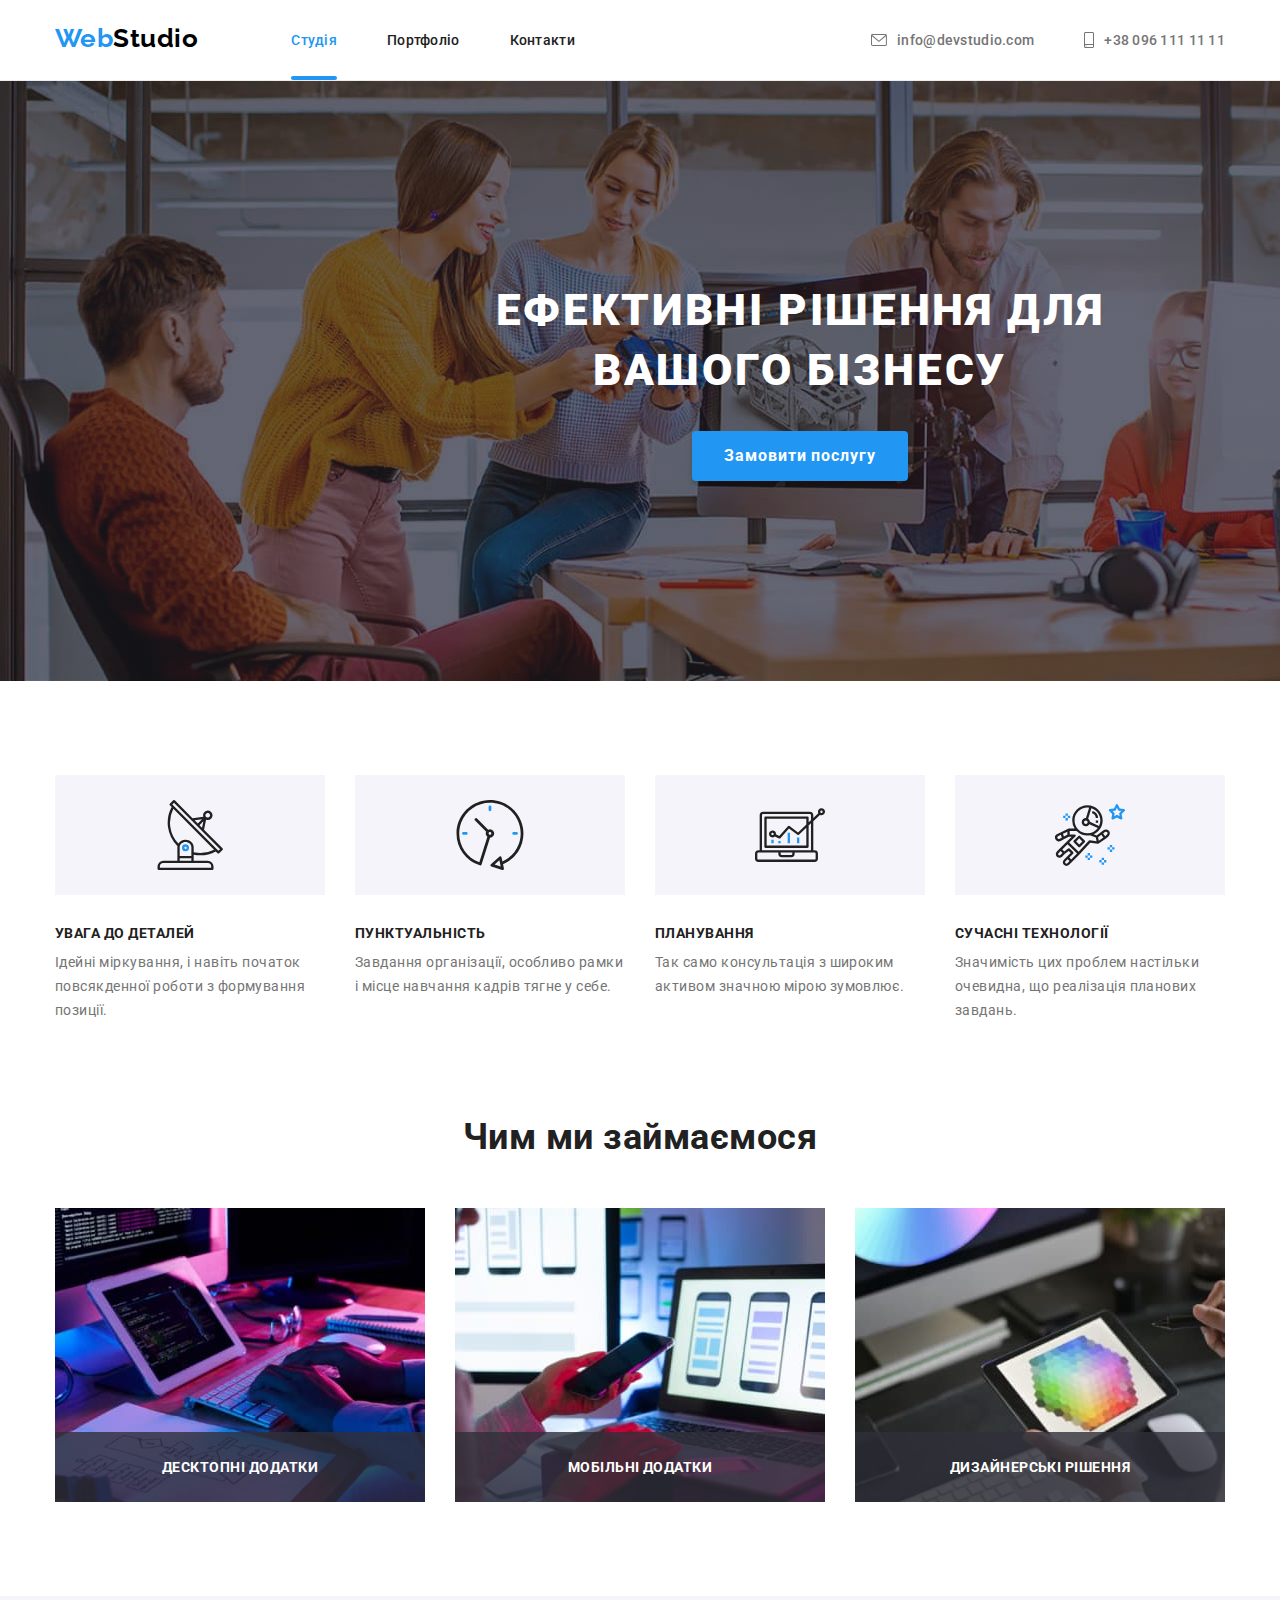
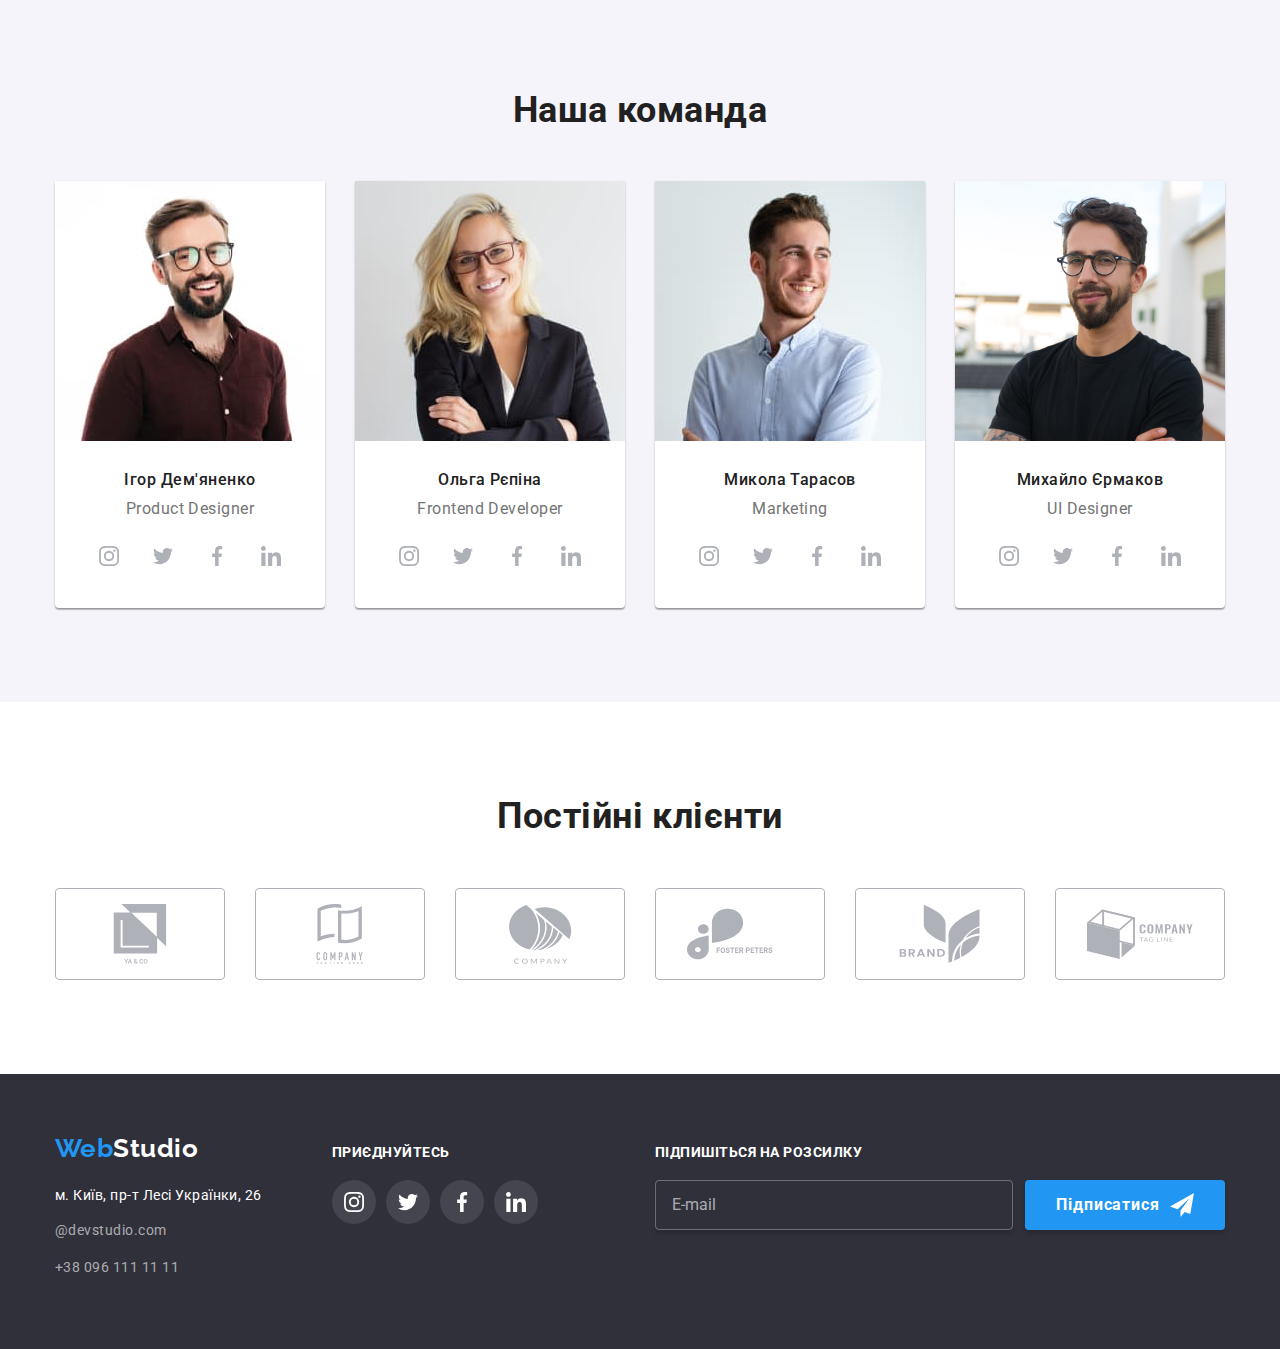
==== index.html @ b6a20318 "Initial commit" ====
<!DOCTYPE html>
<html lang="uk">
  <head>
    <meta charset="UTF-8" />
    <meta name="viewport" content="width=device-width, initial-scale=1.0" />
    <title>Document</title>
    <link rel="preconnect" href="https://fonts.googleapis.com" />
    <link rel="preconnect" href="https://fonts.gstatic.com" crossorigin />
    <link
      href="https://fonts.googleapis.com/css2?family=Montserrat:wght@400;700&family=Raleway:wght@700&family=Roboto:wght@400;500;700;900&display=swap"
      rel="stylesheet"
    />
    <link
      rel="stylesheet"
      href="https://cdnjs.cloudflare.com/ajax/libs/modern-normalize/2.0.0/modern-normalize.min.css"
    />
    <link rel="stylesheet" href="./css/styles.css" />
    <link rel="stylesheet" href="./css/main.min.css">

  </head>

  <body>
    <header class="header">
      <div class="container header__container">
        <nav class="header-nav">
          <a class="logo" href="">Web<span class="logo--dark">Studio</span></a>
          <ul class="header-nav__list list">
            <li class="header-nav__item">
              <a class="header-nav__link link header-nav__link--current" href="./index.html">Студія</a>
            </li>
            <li class="header-nav__item">
              <a class="header-nav__link link" href="./portfolio.html">Портфоліо</a>
            </li>
            <li class="header-nav__item">
              <a class="header-nav__link link" href="">Контакти</a>
            </li>
          </ul>
        </nav>
        <ul class="header-address list">
          <li class="header-address__item">
            <a class="header-address__link link" href="mailto:info@devstudio.com"
              ><svg class="header-address__icon" width="16" height="12">
                <use href="./images/icons.svg#icon-envelope"></use></svg
              >info@devstudio.com</a
            >
          </li>
          <li class="header-address__item">
            <a class="header-address__link link" href="tel:+380961111111"
              ><svg class="header-address__icon" width="10" height="16">
                <use href="./images/icons.svg#icon-smartphone"></use></svg
              >+38 096 111 11 11</a
            >
          </li>
        </ul>
      </div>
    </header>
    <main>
      <!--  Main  -->
      <section class="hero">
        <div class="container">
          <h1 class="hero__title">Ефективні рішення для вашого бізнесу</h1>
          <button class="btn btn--hero-btn" type="button" data-modal-open>
            Замовити послугу
          </button>
        </div>
      </section>

      <section class="features">
        <div class="container">
          <!-- <h2>Features</h2> -->
          <ul class="features__list list">
            <li class="features__item">
              <div class="features__img">
                <svg class="features__icon" width="70" height="70">
                  <use href="./images/icons.svg#icon-antena"></use>
                </svg>
              </div>
              <h3 class="uppertitle uppertitle--medium-dark">УВАГА ДО ДЕТАЛЕЙ</h3>
              <p class="features__text">
                Ідейні міркування, і навіть початок повсякденної роботи з
                формування позиції.
              </p>
            </li>
            <li class="features__item">
              <div class="features__img">
                <svg class="features__icon" width="70" height="70">
                  <use href="./images/icons.svg#icon-clock"></use>
                </svg>
              </div>
              <h3 class="uppertitle uppertitle--medium-dark">ПУНКТУАЛЬНІСТЬ</h3>
              <p class="features__text">
                Завдання організації, особливо рамки і місце навчання кадрів
                тягне у себе.
              </p>
            </li>
            <li class="features__item">
              <div class="features__img">
                <svg class="features__icon" width="70" height="70">
                  <use href="./images/icons.svg#icon-diagram"></use>
                </svg>
              </div>
              <h3 class="uppertitle uppertitle--medium-dark">ПЛАНУВАННЯ</h3>
              <p class="features__text">
                Так само консультація з широким активом значною мірою зумовлює.
              </p>
            </li>
            <li class="features__item">
              <div class="features__img">
                <svg class="features__icon" width="70" height="70">
                  <use href="./images/icons.svg#icon-astronaut"></use>
                </svg>
              </div>
              <h3 class="uppertitle uppertitle--medium-dark">СУЧАСНІ ТЕХНОЛОГІЇ</h3>
              <p class="features__text">
                Значимість цих проблем настільки очевидна, що реалізація
                планових завдань.
              </p>
            </li>
          </ul>
        </div>
      </section>

      <!-- Work -->
      <section class="work">
        <div class="container">
          <h2 class="section-title">Чим ми займаємося</h2>
          <ul class="work__list list">
            <li class="work__item">
              <div class="work__thumb">
                <img src="./images/box1.jpg" alt="планшет" width="370" />
                <h3 class="work__label">Десктопні додатки</h3>
              </div>
            </li>
            <li class="work__item">
              <div class="work__thumb">
                <img src="./images/box2.jpg" alt="ноутбук" width="370" />
                <h3 class="work__label">Мобільні додатки</h3>
              </div>
            </li>
            <li class="work__item">
              <div class="work__thumb">
                <img src="./images/box3.jpg" alt="кольори" width="370" />
                <h3 class="work__label">Дизайнерські рішення</h3>
              </div>
            </li>
          </ul>
        </div>
      </section>

      <!-- Team -->
      <section class="team">
        <div class="container">
          <h2 class="section-title">Наша команда</h2>
          <ul class="team__list list">
            <li class="team__item">
              <img
                class="team__image"
                src="./images/img(1).jpg"
                alt="Product Designer"
                width="270"
              />
              <div class="team__position">
                <h3 class="team__name">Ігор Дем'яненко</h3>
                <p class="team__title">Product Designer</p>
                <ul class="social__list list">
                  <li class="social__item">
                    <a
                      class="social__link link"
                      href=""
                      target="_blank"
                      rel="noopener noreferrer "
                    >
                      <svg class="social__icon " width="20" height="20">
                        <use href="./images/icons.svg#icon-instagram"></use>
                      </svg>
                    </a>
                  </li>
                  <li class="social__item">
                    <a
                      href=""
                      class="social__link link"
                      target="_blank"
                      rel="noopener noreferrer "
                    >
                      <svg class="social__icon" width="20" height="20">
                        <use href="./images/icons.svg#icon-twitter"></use></svg
                    ></a>
                  </li>
                  <li class="social__item">
                    <a
                      href=""
                      class="social__link link"
                      target="_blank"
                      rel="noopener noreferrer "
                    >
                      <svg class="social__icon" width="20" height="20">
                        <use href="./images/icons.svg#icon-facebook"></use></svg
                    ></a>
                  </li>
                  <li class="social__item">
                    <a
                      href=""
                      class="social__link link"
                      target="_blank"
                      rel="noopener noreferrer "
                    >
                      <svg class="social__icon" width="20" height="20">
                        <use href="./images/icons.svg#icon-linkedin"></use></svg
                    ></a>
                  </li>
                </ul>
              </div>
            </li>
            <li class="team__item">
              <img
                class="team__image"
                src="./images/img(2).jpg"
                alt="Frontend Developer"
                width="270"
              />
              <div class="team__position">
                <h3 class="team__name">Ольга Рєпіна</h3>
                <p class="team__title">Frontend Developer</p>
                <ul class="social__list list">
                  <li class="social__item">
                    <a
                      href=""
                      class="social__link link"
                      target="_blank"
                      rel="noopener noreferrer "
                    >
                      <svg class="social__icon" width="20" height="20">
                        <use href="./images/icons.svg#icon-instagram"></use>
                      </svg>
                    </a>
                  </li>
                  <li class="social__item">
                    <a
                      href=""
                      class="social__link link"
                      target="_blank"
                      rel="noopener noreferrer "
                    >
                      <svg class="social__icon" width="20" height="20">
                        <use href="./images/icons.svg#icon-twitter"></use></svg
                    ></a>
                  </li>
                  <li class="social__item">
                    <a
                      href=""
                      class="social__link link"
                      target="_blank"
                      rel="noopener noreferrer "
                    >
                      <svg class="social__icon" width="20" height="20">
                        <use href="./images/icons.svg#icon-facebook"></use></svg
                    ></a>
                  </li>
                  <li class="social__item">
                    <a
                      href=""
                      class="social__link link"
                      target="_blank"
                      rel="noopener noreferrer "
                    >
                      <svg class="social__icon" width="20" height="20">
                        <use href="./images/icons.svg#icon-linkedin"></use></svg
                    ></a>
                  </li>
                </ul>
              </div>
            </li>
            <li class="team__item">
              <img
                class="team__image"
                src="./images/img(3).jpg"
                alt="Marketing"
                width="270"
              />
              <div class="team__position">
                <h3 class="team__name">Микола Тарасов</h3>
                <p class="team__title">Marketing</p>
                <ul class="social__list list">
                  <li class="social__item">
                    <a
                      href=""
                      class="social__link link"
                      target="_blank"
                      rel="noopener noreferrer "
                    >
                      <svg class="social__icon" width="20" height="20">
                        <use href="./images/icons.svg#icon-instagram"></use>
                      </svg>
                    </a>
                  </li>
                  <li class="social__item">
                    <a
                      href=""
                      class="social__link link"
                      target="_blank"
                      rel="noopener noreferrer "
                    >
                      <svg class="social__icon" width="20" height="20">
                        <use href="./images/icons.svg#icon-twitter"></use></svg
                    ></a>
                  </li>
                  <li class="social__item">
                    <a
                      href=""
                      class="social__link link"
                      target="_blank"
                      rel="noopener noreferrer "
                    >
                      <svg class="social__icon" width="20" height="20">
                        <use href="./images/icons.svg#icon-facebook"></use></svg
                    ></a>
                  </li>
                  <li class="social__item">
                    <a
                      href=""
                      class="social__link link"
                      target="_blank"
                      rel="noopener noreferrer "
                    >
                      <svg class="social__icon" width="20" height="20">
                        <use href="./images/icons.svg#icon-linkedin"></use></svg
                    ></a>
                  </li>
                </ul>
              </div>
            </li>
            <li class="team__item">
              <img
                class="team__image"
                src="./images/img(4).jpg"
                alt="UI Designer"
                width="270"
              />
              <div class="team__position">
                <h3 class="team__name">Михайло Єрмаков</h3>
                <p class="team__title">UI Designer</p>
                <ul class="social__list list">
                  <li class="social__item">
                    <a
                      href=""
                      class="social__link link"
                      target="_blank"
                      rel="noopener noreferrer "
                    >
                      <svg class="social__icon" width="20" height="20">
                        <use href="./images/icons.svg#icon-instagram"></use>
                      </svg>
                    </a>
                  </li>
                  <li class="social__item">
                    <a
                      href=""
                      class="social__link link"
                      target="_blank"
                      rel="noopener noreferrer "
                    >
                      <svg class="social__icon" width="20" height="20">
                        <use href="./images/icons.svg#icon-twitter"></use></svg
                    ></a>
                  </li>
                  <li class="social__item">
                    <a
                      href=""
                      class="social__link link"
                      target="_blank"
                      rel="noopener noreferrer "
                    >
                      <svg class="social__icon" width="20" height="20">
                        <use href="./images/icons.svg#icon-facebook"></use></svg
                    ></a>
                  </li>
                  <li class="social__item">
                    <a
                      href=""
                      class="social__link link"
                      target="_blank"
                      rel="noopener noreferrer "
                    >
                      <svg class="social__icon" width="20" height="20">
                        <use href="./images/icons.svg#icon-linkedin"></use></svg
                    ></a>
                  </li>
                </ul>
              </div>
            </li>
          </ul>
        </div>
      </section>

      <!-- Regular customers-->
      <section class="customers">
        <div class="container">
          <h2 class="section-title">Постійні клієнти</h2>
          <ul class="customers__list list">
            <li class="customers__item">
              <a
                class="customers__link link"
                href=""
                target="_blank"
                rel="noopener noreferrer"
                ><svg class="customers__icon">
                  <use href="./images/icons.svg#icon-yago"></use></svg
              ></a>
            </li>
            <li class="customers__item">
              <a
                class="customers__link link"
                href=""
                target="_blank"
                rel="noopener noreferrer"
              >
                <svg class="customers__icon">
                  <use
                    href="./images/icons.svg#icon-tagline-here-company"
                  ></use></svg
              ></a>
            </li>
            <li class="customers__item">
              <a
                class="customers__link link"
                href=""
                target="_blank"
                rel="noopener noreferrer"
              >
                <svg class="customers__icon">
                  <use href="./images/icons.svg#icon-company"></use></svg
              ></a>
            </li>
            <li class="customers__item">
              <a
                class="customers__link link"
                href=""
                target="_blank"
                rel="noopener noreferrer"
              >
                <svg class="customers__icon">
                  <use
                    href="./images/icons.svg#icon-forester-peters"
                  ></use></svg
              ></a>
            </li>
            <li class="customers__item">
              <a
                class="customers__link link"
                href=""
                target="_blank"
                rel="noopener noreferrer"
              >
                <svg class="customers__icon">
                  <use href="./images/icons.svg#icon-brand"></use></svg
              ></a>
            </li>
            <li class="customers__item">
              <a
                class="customers__link link"
                href=""
                target="_blank"
                rel="noopener noreferrer"
              >
                <svg class="customers__icon" width="94" height="44">
                  <use
                    href="./images/icons.svg#icon-tagline-company"
                  ></use></svg
              ></a>
            </li>
          </ul>
        </div>
      </section>
    </main>
    <!-- Footer -->
    <footer class="footer">
      <div class="container footer__container">
        <div class="footer-main">
          <a class="logo footer__logo" href="">Web<span class="logo--light">Studio</span></a>
          <address class="address">
            <p class="address__name">м. Київ, пр-т Лесі Українки, 26</p>
              <ul class="address__list list">
              <li class="address__item">
                <a class="address__link link" href="mailto:@devstudio.com"
                  >@devstudio.com</a
                >
              </li>
              <li class="address__item">
                <a class="address__link link" href="tel:+380961111111"
                  >+38 096 111 11 11</a
                >
              </li>
            </ul>
          </address>
        </div>
        <div class="social">
          <h2 class="uppertitle uppertitle--medium">приєднуйтесь</h2>
          <ul class="social__list list">
            <li class="social__item">
              <a
                href=""
                class="social__link social__link--dark link"
                target="_blank"
                rel="noopener noreferrer"
              >
                <svg class="social__icon social__icon--white" width="20" height="20">
                  <use href="./images/icons.svg#icon-instagram"></use>
                </svg>
              </a>
            </li>
            <li class="social__item">
              <a
                href=""
                class="social__link social__link--dark link"
                target="_blank"
                rel="noopener noreferrer"
              >
                <svg class="social__icon social__icon--white " width="20" height="20">
                  <use href="./images/icons.svg#icon-twitter"></use></svg
              ></a>
            </li>
            <li class="social__item">
              <a
                href=""
                class="social__link social__link--dark link"
                target="_blank"
                rel="noopener noreferrer"
              >
                <svg class="social__icon social__icon--white " width="20" height="20">
                  <use href="./images/icons.svg#icon-facebook"></use></svg
              ></a>
            </li>
            <li class="social__item">
              <a
                href=""
                class="social__link social__link--dark link"
                target="_blank"
                rel="noopener noreferrer"
              >
                <svg class="social__icon social__icon--white " width="20" height="20">
                  <use href="./images/icons.svg#icon-linkedin"></use></svg
              ></a>
            </li>
          </ul>
        </div>

        <form action="#" class="footer-form">
          <h2 class="uppertitle uppertitle--medium">Підпишіться на розсилку</h2>   
          <div class="footer-form__input">
          <input
            type="text"
            name="email-input"
            placeholder="E-mail"
            class="footer-form__text"
          />
            <button class="footer-btn" type="submit">
              <span class="footer-btn__text">Підписатися</span>
              <svg class="footer-btn__icon" width="24" height="24">
                <use href="./images/icons.svg#icon-send"></use>
              </svg>
            </button>
          </div>
        </form>
      </div>
    </footer>

    <div class="backdrop is-hidden" data-modal>
      <div class="modal">
        <button type="button" class="modal-close" data-modal-close>
          <svg class="modal-close__icon" width="18" height="18">
            <use href="./images/icons.svg#icon-modal-close"></use>
          </svg>
        </button>

        <form action="#" class="modal-form">
          <b class="modal-title">Залиште свої дані, ми вам передзвонимо</b>

          <label for="user-name" class="modal-form__label">Ім'я</label>
          <div class="modal-form__field">
            <input
              type="text"
              name="user-name"
              id="user-name"
              class="modal-form__input"
            />
            <svg class="modal-form__icon" width="18" height="18">
              <use href="./images/icons.svg#icon-person"></use>
            </svg>
          </div>

          <label for="user-tel" class="modal-form__label">Телефон</label>
          <div class="modal-form__field">
            <input
              type="text"
              name="user-tel"
              id="user-tel"
              class="modal-form__input"
            />
            <svg class="modal-form__icon" width="18" height="18">
              <use href="./images/icons.svg#icon-phone"></use>
            </svg>
          </div>

          <label for="user-email" class="modal-form__label">Пошта</label>
          <div class="modal-form__field">
            <input
              type="text"
              name="user-email"
              id="user-email"
              class="modal-form__input"
            />
            <svg class="modal-form__icon" width="18" height="18">
              <use href="./images/icons.svg#icon-email"></use>
            </svg>
          </div>

          <label for="user-text" class="modal-form__label">Коментар</label>
          <textarea
            name="user-text"
            id="user-text"
            class="modal-form__comment"
            placeholder="Введіть текст"
          ></textarea>

          <label class="modal-form__policy">
            <input type="checkbox" name="modal-check" class="checkbox" />
            <svg class="ckeckbox-icon" width="16" height="15">
              <use href="./images/icons.svg#icon-check"></use>
            </svg>
            <span class="modal-form__check-text">Погоджуюся з розсилкою та приймаю</span>
            <a href="" class="modal-form__check-conditions">&nbsp;Умови договору</a></label
          >

          <button type="submit" class="btn btn--modal-btn">Відправити</button>
        </form>
      </div>
    </div>
    <script src="./js/modal.js"></script>
  </body>
</html>
---- css/main.min.css ----
:root{--bg-color: #ffffff;--primary-color: #212121;--secondary-color: #757575;--logo-color-black: #000000;--black-color-light: rgba(255, 255, 255, 0.6);--white-color: #ffffff;--accent-color: #2196f3;--bg-light-color: #f5f4fa;--bg-accent-color: #2196f3;--bg-dark-color: #2f303a;--bg-hero-color: #c4c4c4;--border-header-color: #ececec;--border-color: #eee;--icon-color-defoult: #afb1b8;--bg-footer-icon-color: rgba(255, 255, 255, 0.1);--overlay-benefits-color: rgba(33, 150, 243, 0.9);--border-modal-color: rgba(33, 33, 33, 0.2);--placeholder-color: rgba(117, 117, 117, 0.5);--btn-shadow-color: rgba(0, 0, 0, 0.15);--border-modal-color:rgba(0, 0, 0, 0.1);--bg-backdrop:rgba(0, 0, 0, 0.2)}html{-webkit-box-sizing:border-box;box-sizing:border-box}body{font-family:"Roboto",sans-serif;color:var(--primary-color);letter-spacing:.03em}.container{width:1200px;padding-left:15px;padding-right:15px;margin-right:auto;margin-left:auto}.footer__container{display:-webkit-box;display:-ms-flexbox;display:flex;-webkit-box-align:baseline;-ms-flex-align:baseline;align-items:baseline}img{display:block}.list{list-style:none;padding:0;margin:0}h1,h2,h3,h4,h5,h6,p,ul,input,textarea{padding:0;margin:0}.link{text-decoration:none}textarea,input{font-size:inherit;border:none}.logo{display:block;font-family:"Raleway",sans-serif;font-weight:700;font-size:26px;color:var(--accent-color);text-decoration:none;margin-top:0;padding-top:24px;padding-bottom:25px}.logo--dark{color:var(--logo-color-black)}.logo--light{color:var(--white-color)}.footer__logo{display:inline-block;margin-bottom:20px;margin-top:0;padding:0}.section-title{font-size:36px;text-align:center;margin-top:0;margin-bottom:50px}.uppertitle--medium{font-size:14px;text-transform:uppercase;color:var(--white-color);margin-bottom:20px;text-align:left}.uppertitle--medium-dark{font-size:14px;text-transform:uppercase;margin-top:0;margin-bottom:10px}.btn{display:inline-block;font-family:"Roboto",sans-serif;font-weight:700;font-size:16px;border-radius:4px;color:var(--white-color);background-color:var(--bg-accent-color);letter-spacing:.06em;height:50px;line-height:1.88;cursor:pointer;border:none}.btn--hero-btn{text-align:center;padding:10px 32px;min-width:216px;-webkit-box-shadow:0 4px 4px 0 var(--btn-shadow-color);box-shadow:0 4px 4px 0 var(--btn-shadow-color)}.btn--modal-btn{display:block;margin-left:auto;margin-right:auto;width:200px;padding:10px 52px;-webkit-box-shadow:0 4px 4px 0 var(--btn-shadow-color);box-shadow:0 4px 4px 0 var(--btn-shadow-color)}.modal-close{width:30px;height:30px;position:absolute;top:8px;right:8px;border-radius:50%;display:-webkit-box;display:-ms-flexbox;display:flex;margin-left:auto;margin-bottom:2px;-webkit-box-pack:center;-ms-flex-pack:center;justify-content:center;-webkit-box-align:center;-ms-flex-align:center;align-items:center;padding:0px;border-width:1px;border-color:var(--border-modal-color);background-color:var(--bg-color)}.modal-close__icon{fill:var(--logo-color-black);-webkit-transition:fill 250ms cubic-bezier(0.4, 0, 0.2, 1);transition:fill 250ms cubic-bezier(0.4, 0, 0.2, 1)}.modal-close:hover .modal-close__icon{fill:var(--accent-color)}.modal-close:focus .modal-close__icon{fill:var(--accent-color)}.btn--primary{height:38px;padding:6px 25px;font-weight:500;line-height:1.63;letter-spacing:.03em;background-color:var(--accent-color);-webkit-box-shadow:0 4px 4px 0 var(--btn-shadow-color);box-shadow:0 4px 4px 0 var(--btn-shadow-color)}.btn--secondary{height:38px;padding:6px 22px;font-weight:500;line-height:1.63;letter-spacing:.03em;color:var(--primary-color);background-color:var(--bg-light-color)}.btn__list{display:-webkit-box;display:-ms-flexbox;display:flex;-webkit-box-pack:center;-ms-flex-pack:center;justify-content:center;margin-bottom:50px}.btn__item{display:-webkit-box;display:-ms-flexbox;display:flex;-webkit-box-pack:center;-ms-flex-pack:center;justify-content:center;-ms-flex-wrap:wrap;flex-wrap:wrap;margin-right:8px}.btn__item:last-child{margin-right:0}.footer-btn{display:inline-block;display:-webkit-box;display:-ms-flexbox;display:flex;-webkit-box-pack:center;-ms-flex-pack:center;justify-content:center;-webkit-box-align:center;-ms-flex-align:center;align-items:center;cursor:pointer;background-color:var(--bg-accent-color);border:none;border-radius:4px;-webkit-box-shadow:0 4px 4px 0 var(--btn-shadow-color);box-shadow:0 4px 4px 0 var(--btn-shadow-color);min-width:200px;height:50px;outline:none;padding:10px 28px}.footer-btn__text{text-align:center;font-family:"Roboto",sans-serif;font-weight:700;font-size:16px;line-height:1.88;letter-spacing:.06em;margin-right:10px;color:var(--white-color)}.footer-btn__icon{top:13px;right:28px;fill:var(--white-color)}.social__list{display:-webkit-box;display:-ms-flexbox;display:flex;-webkit-box-pack:center;-ms-flex-pack:center;justify-content:center;gap:10px}.social__item{width:44px;height:44px}.social__link{width:100%;height:100%;border-radius:50%;display:-webkit-box;display:-ms-flexbox;display:flex;-webkit-box-align:center;-ms-flex-align:center;align-items:center;-webkit-box-pack:center;-ms-flex-pack:center;justify-content:center;-webkit-transition:background-color 250ms cubic-bezier(0.4, 0, 0.2, 1);transition:background-color 250ms cubic-bezier(0.4, 0, 0.2, 1)}.social__link:hover,.social__link:focus{background-color:var(--accent-color)}.social__link:hover .social__icon{fill:var(--white-color)}.social__link:focus .social__icon{background-color:var(--accent-color);fill:var(--white-color)}.social__link--dark{background-color:var(--bg-footer-icon-color);-webkit-transition:background-color 250ms cubic-bezier(0.4, 0, 0.2, 1);transition:background-color 250ms cubic-bezier(0.4, 0, 0.2, 1)}.social__icon{fill:var(--icon-color-defoult);-webkit-transition:fill 250ms cubic-bezier(0.4, 0, 0.2, 1);transition:fill 250ms cubic-bezier(0.4, 0, 0.2, 1)}.social__icon--white{fill:var(--white-color)}.header-nav{display:-webkit-box;display:-ms-flexbox;display:flex}.header-nav__list{display:-webkit-box;display:-ms-flexbox;display:flex;margin-left:93px}.header-nav__link{display:block;color:inherit;font-size:14px;font-weight:500;letter-spacing:.02em;padding-top:32px;padding-bottom:32px;-webkit-transition:color 250ms cubic-bezier(0.4, 0, 0.2, 1);transition:color 250ms cubic-bezier(0.4, 0, 0.2, 1)}.header-nav__item{margin-right:50px}.header-nav__item:last-child{margin-right:0}.header-nav__link--current{display:block;position:relative;color:var(--accent-color)}.header-nav__link--current::after{content:" ";position:absolute;left:0;bottom:0;display:block;width:100%;height:4px;border-radius:2px;background-color:var(--accent-color)}.header-nav__link:hover{color:var(--accent-color)}.header-nav__link:focus{color:var(--accent-color)}.footer-form{margin-left:auto}.footer-form__input{display:-webkit-box;display:-ms-flexbox;display:flex}.footer-form__text{width:358px;height:50px;outline:rgba(0,0,0,0);border:1px solid rgba(255,255,255,.3);border-radius:4px;width:358px;height:50px;padding:16px;-webkit-box-shadow:0 4px 4px 0 var(--btn-shadow-color);box-shadow:0 4px 4px 0 var(--btn-shadow-color);background:rgba(33,150,243,0);margin:0;margin-right:12px;font-weight:400;font-size:16px;line-height:1.25;color:var(--white-color);-webkit-transition:border-color 250ms cubic-bezier(0.4, 0, 0.2, 1);transition:border-color 250ms cubic-bezier(0.4, 0, 0.2, 1)}.footer-form__text::-webkit-input-placeholder{color:var(--black-color-light)}.footer-form__text::-moz-placeholder{color:var(--black-color-light)}.footer-form__text:-ms-input-placeholder{color:var(--black-color-light)}.footer-form__text::-ms-input-placeholder{color:var(--black-color-light)}.footer-form__text::placeholder{color:var(--black-color-light)}.footer-form__text:focus{border-color:var(--white-color)}.footer-form__text:hover{border-color:var(--white-color)}.backdrop{position:fixed;top:0;width:100%;height:100%;background:var(--bg-backdrop);-webkit-transition:opacity 300ms linear,visibility 300ms linear;transition:opacity 300ms linear,visibility 300ms linear}.backdrop.is-hidden .modal{-webkit-transform:translate(-50%, -50%) scale(0);transform:translate(-50%, -50%) scale(0)}.is-hidden{visibility:none;opacity:0;pointer-events:none}.modal{position:absolute;top:50%;left:50%;-webkit-transform:translate(-50%, -50%) scale(1);transform:translate(-50%, -50%) scale(1);-webkit-transition:-webkit-transform 300ms linear;transition:-webkit-transform 300ms linear;transition:transform 300ms linear;transition:transform 300ms linear, -webkit-transform 300ms linear;border-radius:4px;width:528px;-webkit-box-shadow:0 2px 1px 0 rgba(0,0,0,.2),0 1px 1px 0 rgba(0,0,0,.14),0 1px 3px 0 rgba(0,0,0,.12);box-shadow:0 2px 1px 0 rgba(0,0,0,.2),0 1px 1px 0 rgba(0,0,0,.14),0 1px 3px 0 rgba(0,0,0,.12);background:var(--bg-color)}.modal-form{display:block;width:100%;padding:40px 40px}.modal-form__label{display:block;font-weight:400;font-size:12px;letter-spacing:.01em;color:var(--secondary-color);margin-bottom:4px}.modal-form__input{height:40px;display:block;text-align:center;border:1px solid var(--border-modal-color);border-radius:4px;width:100%;padding-top:11px;padding-bottom:11px;padding-left:42px;padding-right:12px;outline:rgba(0,0,0,0);-webkit-transition:border-color 250ms cubic-bezier(0.4, 0, 0.2, 1);transition:border-color 250ms cubic-bezier(0.4, 0, 0.2, 1);margin-bottom:10px}.modal-form__field{position:relative}.modal-form__icon{position:absolute;display:inline-block;top:50%;left:12px;-webkit-transform:translateY(-50%);transform:translateY(-50%);-webkit-transition:fill 250ms cubic-bezier(0.4, 0, 0.2, 1);transition:fill 250ms cubic-bezier(0.4, 0, 0.2, 1)}.modal-form__input:hover+.modal-form__icon{fill:var(--bg-accent-color)}.modal-form__input:focus+.modal-form__icon{fill:var(--bg-accent-color)}.modal-form__input:focus,.modal-form__comment:focus{border-color:var(--bg-accent-color)}.modal-form__input:hover,.modal-form__comment:hover{border-color:var(--bg-accent-color)}.modal-form__input::-webkit-input-placeholder, .modal-form__comment::-webkit-input-placeholder{font-weight:400;font-size:12px;letter-spacing:.01em;color:var(--placeholder-color)}.modal-form__input::-moz-placeholder, .modal-form__comment::-moz-placeholder{font-weight:400;font-size:12px;letter-spacing:.01em;color:var(--placeholder-color)}.modal-form__input:-ms-input-placeholder, .modal-form__comment:-ms-input-placeholder{font-weight:400;font-size:12px;letter-spacing:.01em;color:var(--placeholder-color)}.modal-form__input::-ms-input-placeholder, .modal-form__comment::-ms-input-placeholder{font-weight:400;font-size:12px;letter-spacing:.01em;color:var(--placeholder-color)}.modal-form__input::placeholder,.modal-form__comment::placeholder{font-weight:400;font-size:12px;letter-spacing:.01em;color:var(--placeholder-color)}.modal-form__comment{border:1px solid var(--border-modal-color);border-radius:4px;width:100%;min-height:120px;resize:none;padding:12px 16px;outline:rgba(0,0,0,0);margin-bottom:20px}.modal-form__policy{position:relative;display:-webkit-box;display:-ms-flexbox;display:flex;-webkit-box-align:center;-ms-flex-align:center;align-items:center;margin-left:13px;margin-bottom:30px}.modal-form__check-text{display:block;font-weight:400;font-size:14px;line-height:1.71;letter-spacing:.03em;color:var(--secondary-color)}.modal-form__check-conditions{display:inline-block;text-decoration:underline;-webkit-text-decoration-skip-ink:none;text-decoration-skip-ink:none;color:var(--accent-color);font-weight:400;font-size:14px;line-height:1.71;letter-spacing:.03em}.modal-title{display:block;font-size:20px;text-align:center;margin-bottom:12px}.chechbox-text{display:inline-block}.checkbox{position:absolute;-webkit-appearance:none;-moz-appearance:none;appearance:none}.checkbox:focus+.ckeckbox-icon{border-color:var(--accent-color)}.checkbox:hover+.ckeckbox-icon{border-color:var(--accent-color)}.checkbox:checked+.ckeckbox-icon{background-color:var(--bg-accent-color);border-color:var(--accent-color)}.ckeckbox-icon{width:16px;height:15px;background-color:var(--white-color);border:2px solid var(--primary-color);border-radius:2px;margin-right:7px;fill:var(--white-color);-webkit-transition:border-color 250ms cubic-bezier(0.4, 0, 0.2, 1);transition:border-color 250ms cubic-bezier(0.4, 0, 0.2, 1)}.header{background-color:var(--bg-color);border-bottom:1px solid var(--border-header-color)}.header__container{display:-webkit-box;display:-ms-flexbox;display:flex;-webkit-box-align:center;-ms-flex-align:center;align-items:center}.header-address{display:-webkit-box;display:-ms-flexbox;display:flex;margin-left:auto}.header-address__item{display:-webkit-box;display:-ms-flexbox;display:flex;margin-right:50px}.header-address__item:last-child{margin-right:0}.header-address__icon{margin-right:10px;fill:var(--secondary-color);-webkit-transition:fill 250ms cubic-bezier(0.4, 0, 0.2, 1);transition:fill 250ms cubic-bezier(0.4, 0, 0.2, 1)}.header-address__link:hover .header-address__icon,.header-address__link:focus .header-address__icon{fill:var(--accent-color)}.header-address__link:hover,.header-address__link:focus{color:var(--accent-color)}.header-address__link{display:-webkit-box;display:-ms-flexbox;display:flex;color:var(--secondary-color);font-size:14px;font-weight:500;letter-spacing:.02em;margin:0;padding-top:32px;padding-bottom:32px;-webkit-box-align:center;-ms-flex-align:center;align-items:center;-webkit-transition:color 250ms cubic-bezier(0.4, 0, 0.2, 1);transition:color 250ms cubic-bezier(0.4, 0, 0.2, 1)}.hero{width:1600px;margin:0 auto;background-color:var(--bg-dark-color);text-align:center;padding-bottom:200px;padding-top:200px;background-image:-webkit-gradient(linear, left top, right top, from(rgba(47, 48, 58, 0.4)), to(rgba(47, 48, 58, 0.4))),url(../images/hero\ bg-img.jpg);background-image:linear-gradient(to right, rgba(47, 48, 58, 0.4), rgba(47, 48, 58, 0.4)),url(../images/hero\ bg-img.jpg);background-repeat:no-repeat;background-position:center}.hero__title{font-weight:900;font-size:44px;line-height:1.36;letter-spacing:.06em;text-transform:uppercase;text-align:center;color:var(--white-color);margin-top:0;margin-bottom:30px;max-width:696px;margin-right:auto;margin-left:auto}.features{padding-top:94px;padding-bottom:94px}.features__list{display:-webkit-box;display:-ms-flexbox;display:flex}.features__item{width:270px;margin-right:30px}.features__text{font-size:14px;line-height:1.71;color:var(--secondary-color);padding-top:0;padding-bottom:0;margin:0}.features__img{display:-webkit-box;display:-ms-flexbox;display:flex;width:270px;height:120px;margin-bottom:30px;-webkit-box-pack:center;-ms-flex-pack:center;justify-content:center;-webkit-box-align:center;-ms-flex-align:center;align-items:center;background-color:var(--bg-light-color)}.features__item:last-child{margin-right:0}.work{margin:0 auto;padding-bottom:94px}.work__list{display:-webkit-box;display:-ms-flexbox;display:flex}.work__item{margin-right:30px}.work__item:last-child{margin-right:0}.work__thumb{position:relative;display:-webkit-box;display:-ms-flexbox;display:flex;-webkit-box-pack:center;-ms-flex-pack:center;justify-content:center}.work__label{display:block;font-size:14px;text-transform:uppercase;-webkit-box-pack:center;-ms-flex-pack:center;justify-content:center;text-align:center;color:var(--white-color);padding-bottom:27px;position:absolute;bottom:0}.work__thumb::before{content:"";display:-webkit-box;display:-ms-flexbox;display:flex;width:100%;height:70px;background:rgba(47,48,58,.8);position:absolute;left:0;bottom:0}.team{margin:0 auto;background-color:var(--bg-light-color);padding-top:94px;padding-bottom:94px}.team__list{display:-webkit-box;display:-ms-flexbox;display:flex;text-align:center;margin-right:auto;margin-left:auto}.team__item{margin-right:30px;border-radius:0 0 4px 4px;-webkit-box-shadow:0 2px 1px 0 rgba(0,0,0,.2),0 1px 1px 0 rgba(0,0,0,.14),0 1px 3px 0 rgba(0,0,0,.12);box-shadow:0 2px 1px 0 rgba(0,0,0,.2),0 1px 1px 0 rgba(0,0,0,.14),0 1px 3px 0 rgba(0,0,0,.12);background:var(--white-color)}.team__item:last-child{margin-right:0}.team__position{padding-top:30px;padding-bottom:30px}.team__name{font-size:inherit;font-weight:500;text-align:center;margin-top:0;margin-bottom:10px;padding-top:0;padding-right:0}.team__title{display:block;text-align:center;color:var(--secondary-color);font-size:inherit;margin-top:0;margin-bottom:16px}.customers{padding-top:94px;padding-bottom:94px}.customers__list{display:-webkit-box;display:-ms-flexbox;display:flex;-webkit-box-pack:center;-ms-flex-pack:center;justify-content:center;gap:30px}.customers__item{width:170px;height:92px}.customers__link{width:100%;height:100%;display:-webkit-box;display:-ms-flexbox;display:flex;-webkit-box-pack:center;-ms-flex-pack:center;justify-content:center;-webkit-box-align:center;-ms-flex-align:center;align-items:center;border:1px solid var(--icon-color-defoult);border-radius:4px;-webkit-transition:border-color 250ms cubic-bezier(0.4, 0, 0.2, 1);transition:border-color 250ms cubic-bezier(0.4, 0, 0.2, 1)}.customers__icon{width:106px;height:60px;fill:var(--icon-color-defoult);-webkit-transition:fill 250ms cubic-bezier(0.4, 0, 0.2, 1);transition:fill 250ms cubic-bezier(0.4, 0, 0.2, 1)}.customers__link:hover,.customers__link:focus{border-color:var(--accent-color)}.customers__link:hover .customers__icon,.customers__link:focus .customers__icon{fill:var(--accent-color)}.benefits{background-color:var(--bg-color);margin-left:auto;margin-right:auto;padding-top:94px;padding-bottom:94px}.benefits__list{display:-webkit-box;display:-ms-flexbox;display:flex;-webkit-box-pack:center;-ms-flex-pack:center;justify-content:center;-ms-flex-wrap:wrap;flex-wrap:wrap}.benefits__item{margin-right:30px;margin-bottom:30px;width:calc((100% - 60px)/3)}.benefits__link{display:block;-webkit-box-align:center;-ms-flex-align:center;align-items:center;border:1px solid var(--border-color);width:370px;background:var(--bg-color);-webkit-transition:-webkit-box-shadow 250ms cubic-bezier(0.4, 0, 0.2, 1);transition:-webkit-box-shadow 250ms cubic-bezier(0.4, 0, 0.2, 1);transition:box-shadow 250ms cubic-bezier(0.4, 0, 0.2, 1);transition:box-shadow 250ms cubic-bezier(0.4, 0, 0.2, 1), -webkit-box-shadow 250ms cubic-bezier(0.4, 0, 0.2, 1);border-right:1px solid var(--border-color);border-bottom:1px solid var(--border-color);border-left:1px solid var(--border-color)}.benefits__link:hover{-webkit-box-shadow:1px 4px 6px 0 rgba(0,0,0,.16),0 4px 4px 0 rgba(0,0,0,.06),0 1px 1px 0 rgba(0,0,0,.12);box-shadow:1px 4px 6px 0 rgba(0,0,0,.16),0 4px 4px 0 rgba(0,0,0,.06),0 1px 1px 0 rgba(0,0,0,.12)}.benefits__item:nth-child(3n){margin-right:0}.benefits__item:nth-last-child(-n+3){margin-bottom:0}.benefits__title{color:var(--primary-color);font-size:18px;line-height:2;letter-spacing:.06em;margin-bottom:4px}.benefits__subtitle{font-size:16px;line-height:1.88;color:var(--secondary-color);font-weight:400}.benefits__thumb{position:relative;overflow:hidden}.benefits__thumb-text{position:absolute;top:0;left:0;-webkit-transform:translateY(100%);transform:translateY(100%);-webkit-transition:-webkit-transform 250ms cubic-bezier(0.4, 0, 0.2, 1);transition:-webkit-transform 250ms cubic-bezier(0.4, 0, 0.2, 1);transition:transform 250ms cubic-bezier(0.4, 0, 0.2, 1);transition:transform 250ms cubic-bezier(0.4, 0, 0.2, 1), -webkit-transform 250ms cubic-bezier(0.4, 0, 0.2, 1);font-size:18px;line-height:1.56;color:#fff;padding:63px 24px;background:var(--overlay-benefits-color);height:100%}.benefits__item:hover .benefits__thumb-text{-webkit-transform:translateY(0);transform:translateY(0)}.benefits__title-group{padding:20px 24px}.footer{display:-webkit-box;display:-ms-flexbox;display:flex;margin:0 auto;background-color:var(--bg-dark-color);padding-top:60px;padding-bottom:60px}.address{font-style:normal;font-weight:400;line-height:1.71}.address__name{color:var(--white-color);font-size:14px;line-height:1.71;margin-bottom:9px;margin-top:0;padding-top:0;padding-bottom:0}.address__link{color:var(--black-color-light);font-size:14px;font-weight:400;line-height:1.71;padding-top:0;padding-bottom:0}.address__item{margin-bottom:9px}.address__item__item:last-child{-webkit-margin-after:0;margin-block-end:0}.footer-main{margin-right:70px}/*# sourceMappingURL=main.min.css.map */
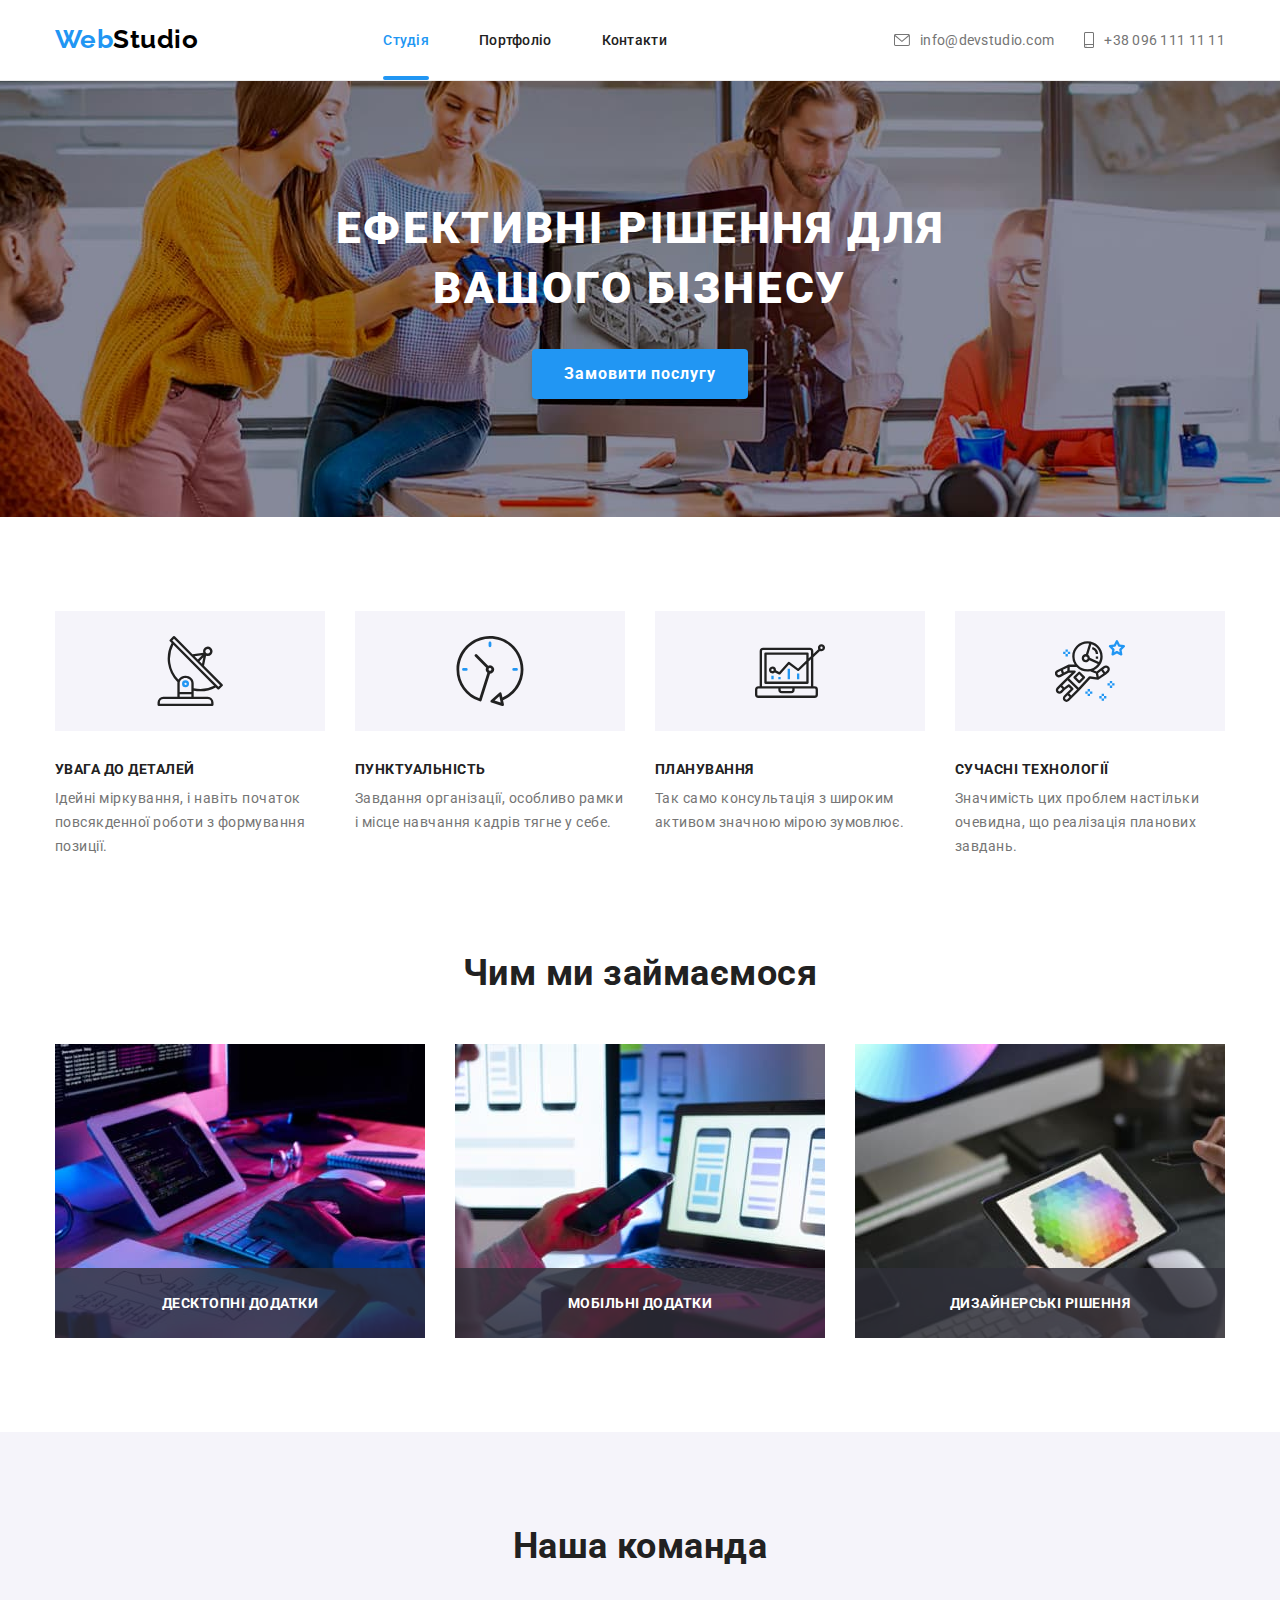
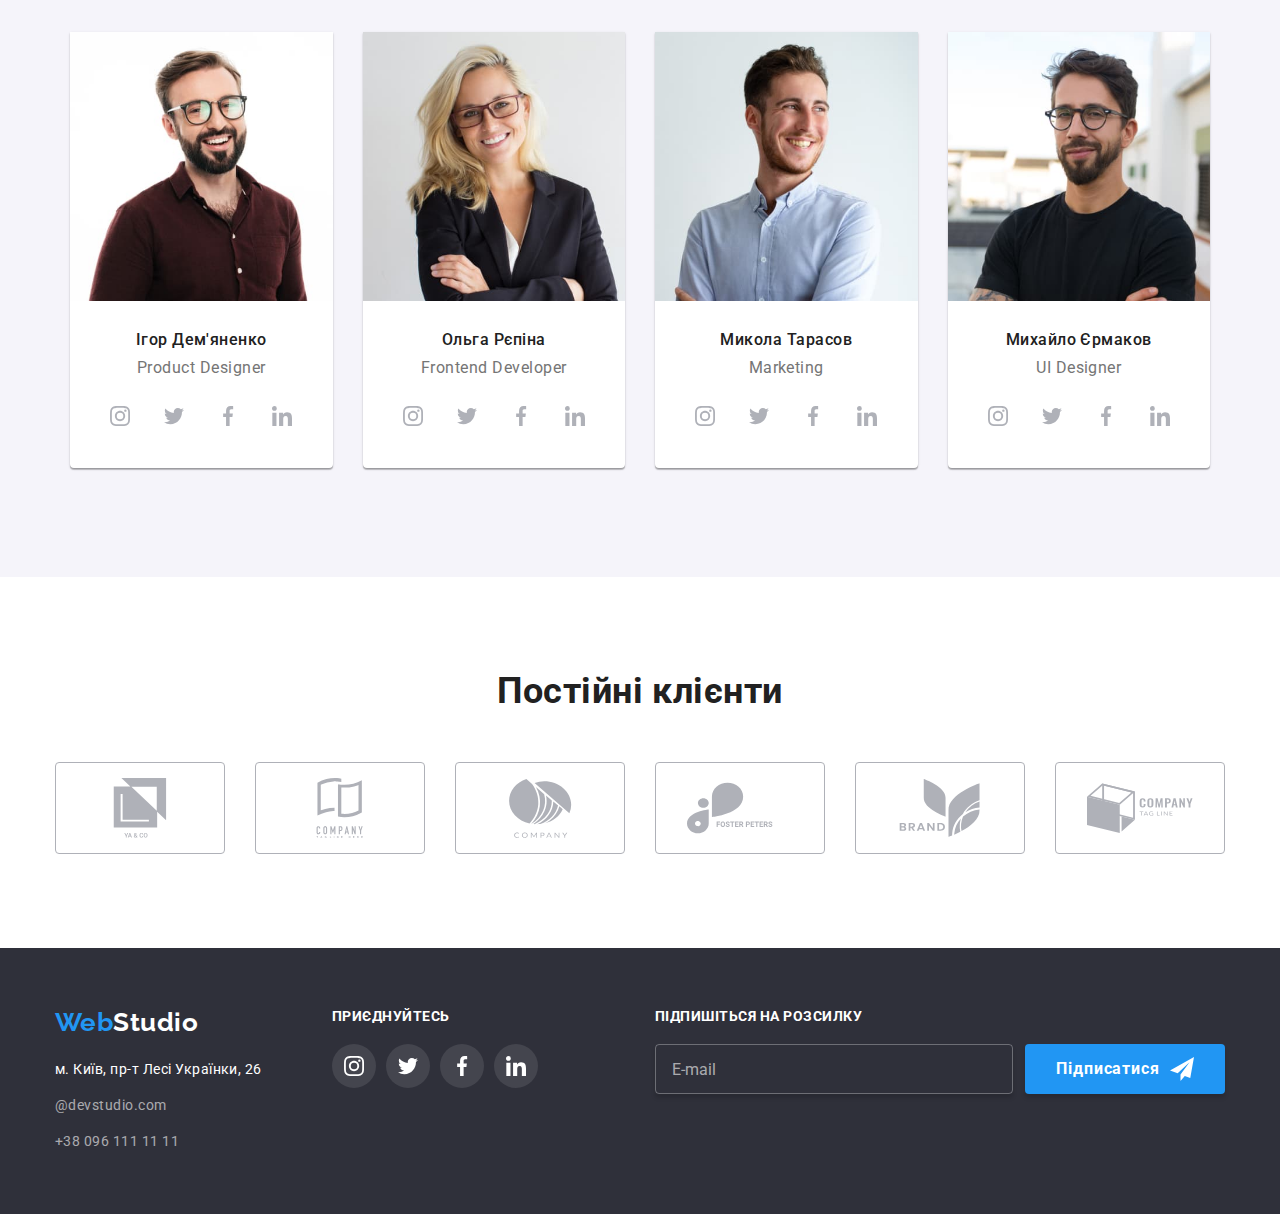
==== commit 5fb474a8: "hw-08" ====
--- a/index.html
+++ b/index.html
@@ -14,44 +14,102 @@
       rel="stylesheet"
       href="https://cdnjs.cloudflare.com/ajax/libs/modern-normalize/2.0.0/modern-normalize.min.css"
     />
-    <link rel="stylesheet" href="./css/styles.css" />
-    <link rel="stylesheet" href="./css/main.min.css">
-
+    <link rel="stylesheet" href="./css/main.min.css" />
   </head>
 
   <body>
     <header class="header">
       <div class="container header__container">
-        <nav class="header-nav">
+        <nav class="navygation">
           <a class="logo" href="">Web<span class="logo--dark">Studio</span></a>
-          <ul class="header-nav__list list">
-            <li class="header-nav__item">
-              <a class="header-nav__link link header-nav__link--current" href="./index.html">Студія</a>
-            </li>
-            <li class="header-nav__item">
-              <a class="header-nav__link link" href="./portfolio.html">Портфоліо</a>
-            </li>
-            <li class="header-nav__item">
-              <a class="header-nav__link link" href="">Контакти</a>
-            </li>
-          </ul>
+          <button
+            type="button"
+            class="navygation__menu-button"
+            aria-expanded="false"
+            aria-controls="menu-container"
+            data-menu-button
+          >
+            <svg
+              class="navygation__icon"
+              width="40"
+              height="40"
+              aria-label="Перемикач мобільного меню"
+            >
+              <use
+                class="navygation__icon-header-close"
+                href="./images/icons.svg#icon-header-close"
+              ></use>
+              <use
+                class="navygation__icon-header-menu"
+                href="./images/icons.svg#icon-header-menu"
+              ></use>
+            </svg>
+          </button>
+
+          <div class="menu-container" id="menu-container" data-menu>
+            <div class="header-nav">
+              <ul class="header-nav__list list">
+                <li class="header-nav__item">
+                  <a
+                    class="header-nav__link link header-nav__link--current"
+                    href="./index.html"
+                    >Студія</a
+                  >
+                </li>
+                <li class="header-nav__item">
+                  <a class="header-nav__link link" href="./portfolio.html"
+                    >Портфоліо</a
+                  >
+                </li>
+                <li class="header-nav__item">
+                  <a class="header-nav__link link" href="">Контакти</a>
+                </li>
+              </ul>
+            </div>
+            <div class="header-address">
+              <ul class="header-address__list list">
+                <li class="header-address__item">
+                  <a
+                    class="header-address__link link"
+                    href="mailto:info@devstudio.com"
+                    ><svg class="header-address__icon" width="16" height="12">
+                      <use href="./images/icons.svg#icon-envelope"></use></svg
+                    >info@devstudio.com</a
+                  >
+                </li>
+                <li class="header-address__item">
+                  <a
+                    class="header-address__link link header-address__link--accent"
+                    href="tel:+380961111111"
+                    ><svg class="header-address__icon" width="10" height="16">
+                      <use href="./images/icons.svg#icon-smartphone"></use></svg
+                    >+38 096 111 11 11</a
+                  >
+                </li>
+              </ul>
+            </div>
+            <ul class="social-list list">
+              <li class="social-list__item">
+                <a class="social-list__link link" href="Instagram">
+                  Instagram<span class="social-list__separator">|</span></a
+                >
+              </li>
+              <li class="social-list__item">
+                <a class="social-list__link link" href="Twitter">
+                  Twitter<span class="social-list__separator">|</span></a
+                >
+              </li>
+              <li class="social-list__item">
+                <a class="social-list__link link" href=" Facebook">
+                  Facebook<span class="social-list__separator">|</span></a
+                >
+              </li>
+              <li class="social-list__item">
+                <a class="social-list__link link" href="LinkedIn"> LinkedIn</a>
+              </li>
+            </ul>
+          </div>
         </nav>
-        <ul class="header-address list">
-          <li class="header-address__item">
-            <a class="header-address__link link" href="mailto:info@devstudio.com"
-              ><svg class="header-address__icon" width="16" height="12">
-                <use href="./images/icons.svg#icon-envelope"></use></svg
-              >info@devstudio.com</a
-            >
-          </li>
-          <li class="header-address__item">
-            <a class="header-address__link link" href="tel:+380961111111"
-              ><svg class="header-address__icon" width="10" height="16">
-                <use href="./images/icons.svg#icon-smartphone"></use></svg
-              >+38 096 111 11 11</a
-            >
-          </li>
-        </ul>
       </div>
     </header>
     <main>
@@ -75,7 +133,9 @@
                   <use href="./images/icons.svg#icon-antena"></use>
                 </svg>
               </div>
-              <h3 class="uppertitle uppertitle--medium-dark">УВАГА ДО ДЕТАЛЕЙ</h3>
+              <h3 class="uppertitle uppertitle--medium-dark">
+                УВАГА ДО ДЕТАЛЕЙ
+              </h3>
               <p class="features__text">
                 Ідейні міркування, і навіть початок повсякденної роботи з
                 формування позиції.
@@ -110,7 +170,9 @@
                   <use href="./images/icons.svg#icon-astronaut"></use>
                 </svg>
               </div>
-              <h3 class="uppertitle uppertitle--medium-dark">СУЧАСНІ ТЕХНОЛОГІЇ</h3>
+              <h3 class="uppertitle uppertitle--medium-dark">
+                СУЧАСНІ ТЕХНОЛОГІЇ
+              </h3>
               <p class="features__text">
                 Значимість цих проблем настільки очевидна, що реалізація
                 планових завдань.
@@ -127,19 +189,43 @@
           <ul class="work__list list">
             <li class="work__item">
               <div class="work__thumb">
-                <img src="./images/box1.jpg" alt="планшет" width="370" />
+                <img
+                  srcset="
+                    ./images/desktop/box1-D.jpg    1x,
+                    ./images/desktop/box1-2x-D.jpg 2x
+                  "
+                  src="./images/box1D.jpg"
+                  alt="планшет"
+                  width="370"
+                />
                 <h3 class="work__label">Десктопні додатки</h3>
               </div>
             </li>
             <li class="work__item">
               <div class="work__thumb">
-                <img src="./images/box2.jpg" alt="ноутбук" width="370" />
+                <img
+                  srcset="
+                    ./images/desktop/box2-D.jpg    1x,
+                    ./images/desktop/box2-2x-D.jpg 2x
+                  "
+                  src="./images/box2-D.jpg"
+                  alt="ноутбук"
+                  width="370"
+                />
                 <h3 class="work__label">Мобільні додатки</h3>
               </div>
             </li>
             <li class="work__item">
               <div class="work__thumb">
-                <img src="./images/box3.jpg" alt="кольори" width="370" />
+                <img
+                  srcset="
+                    ./images/desktop/box3-D.jpg    1x,
+                    ./images/desktop/box3-2x-D.jpg 2x
+                  "
+                  src="./images/box3-D.jpg"
+                  alt="кольори"
+                  width="370"
+                />
                 <h3 class="work__label">Дизайнерські рішення</h3>
               </div>
             </li>
@@ -154,8 +240,16 @@
           <ul class="team__list list">
             <li class="team__item">
               <img
+                srcset="
+                  ./images/mobile/img(1)-M.jpg     1x,
+                  ./images/mobile/img(1)-2x-M.jpg  2x,
+                  ./images/tab/img(1)-T.jpg        1x,
+                  ./images/tab/img(1)-2x-T.jpg     2x,
+                  ./images/desktop/img(1)-D.jpg    1x,
+                  ./images/desktop/img(1)-2x-D.jpg 2x
+                "
                 class="team__image"
-                src="./images/img(1).jpg"
+                src="./images/mobile/img(1)-M.jpg"
                 alt="Product Designer"
                 width="270"
               />
@@ -170,7 +264,7 @@
                       target="_blank"
                       rel="noopener noreferrer "
                     >
-                      <svg class="social__icon " width="20" height="20">
+                      <svg class="social__icon" width="20" height="20">
                         <use href="./images/icons.svg#icon-instagram"></use>
                       </svg>
                     </a>
@@ -212,9 +306,16 @@
               </div>
             </li>
             <li class="team__item">
-              <img
+              <img srcset="
+              ./images/mobile/img(2)-M.jpg     1x,
+              ./images/mobile/img(2)-2x-M.jpg  2x,
+              ./images/tab/img(2)-T.jpg        1x,
+              ./images/tab/img(2)-2x-T.jpg     2x,
+              ./images/desktop/img(2)-D.jpg    1x,
+              ./images/desktop/img(2)-2x-D.jpg 2x
+            "
                 class="team__image"
-                src="./images/img(2).jpg"
+                src="./images/mobile/img(2)-M.jpg"
                 alt="Frontend Developer"
                 width="270"
               />
@@ -271,9 +372,16 @@
               </div>
             </li>
             <li class="team__item">
-              <img
+              <img srcset="
+              ./images/mobile/img(3)-M.jpg     1x,
+              ./images/mobile/img(3)-2x-M.jpg  2x,
+              ./images/tab/img(3)-T.jpg        1x,
+              ./images/tab/img(3)-2x-T.jpg     2x,
+              ./images/desktop/img(3)-D.jpg    1x,
+              ./images/desktop/img(3)-2x-D.jpg 2x
+            "
                 class="team__image"
-                src="./images/img(3).jpg"
+                src="./images/mobile/img(3)-M.jpg"
                 alt="Marketing"
                 width="270"
               />
@@ -330,9 +438,16 @@
               </div>
             </li>
             <li class="team__item">
-              <img
+              <img srcset="
+              ./images/mobile/img(4)-M.jpg     1x,
+              ./images/mobile/img(4)-2x-M.jpg  2x,
+              ./images/tab/img(4)-T.jpg        1x,
+              ./images/tab/img(4)-2x-T.jpg     2x,
+              ./images/desktop/img(4)-D.jpg    1x,
+              ./images/desktop/img(4)-2x-D.jpg 2x
+            "
                 class="team__image"
-                src="./images/img(4).jpg"
+                src="./images/mobile/img(4)-M.jpg"
                 alt="UI Designer"
                 width="270"
               />
@@ -475,84 +590,104 @@
     <!-- Footer -->
     <footer class="footer">
       <div class="container footer__container">
-        <div class="footer-main">
-          <a class="logo footer__logo" href="">Web<span class="logo--light">Studio</span></a>
-          <address class="address">
-            <p class="address__name">м. Київ, пр-т Лесі Українки, 26</p>
+        <div class="footer-nav">
+          <div class="footer-main">
+            <a class="logo footer__logo" href=""
+              >Web<span class="logo--light">Studio</span></a
+            >
+            <address class="address">
+              <p class="address__name">м. Київ, пр-т Лесі Українки, 26</p>
               <ul class="address__list list">
-              <li class="address__item">
-                <a class="address__link link" href="mailto:@devstudio.com"
-                  >@devstudio.com</a
+                <li class="address__item">
+                  <a class="address__link link" href="mailto:@devstudio.com"
+                    >@devstudio.com</a
+                  >
+                </li>
+                <li class="address__item">
+                  <a class="address__link link" href="tel:+380961111111"
+                    >+38 096 111 11 11</a
+                  >
+                </li>
+              </ul>
+            </address>
+          </div>
+          <div class="social">
+            <h2 class="uppertitle uppertitle--medium">приєднуйтесь</h2>
+            <ul class="social__list list">
+              <li class="social__item">
+                <a
+                  href=""
+                  class="social__link social__link--dark link"
+                  target="_blank"
+                  rel="noopener noreferrer"
                 >
+                  <svg
+                    class="social__icon social__icon--white"
+                    width="20"
+                    height="20"
+                  >
+                    <use href="./images/icons.svg#icon-instagram"></use>
+                  </svg>
+                </a>
               </li>
-              <li class="address__item">
-                <a class="address__link link" href="tel:+380961111111"
-                  >+38 096 111 11 11</a
+              <li class="social__item">
+                <a
+                  href=""
+                  class="social__link social__link--dark link"
+                  target="_blank"
+                  rel="noopener noreferrer"
                 >
+                  <svg
+                    class="social__icon social__icon--white"
+                    width="20"
+                    height="20"
+                  >
+                    <use href="./images/icons.svg#icon-twitter"></use></svg
+                ></a>
+              </li>
+              <li class="social__item">
+                <a
+                  href=""
+                  class="social__link social__link--dark link"
+                  target="_blank"
+                  rel="noopener noreferrer"
+                >
+                  <svg
+                    class="social__icon social__icon--white"
+                    width="20"
+                    height="20"
+                  >
+                    <use href="./images/icons.svg#icon-facebook"></use></svg
+                ></a>
+              </li>
+              <li class="social__item">
+                <a
+                  href=""
+                  class="social__link social__link--dark link"
+                  target="_blank"
+                  rel="noopener noreferrer"
+                >
+                  <svg
+                    class="social__icon social__icon--white"
+                    width="20"
+                    height="20"
+                  >
+                    <use href="./images/icons.svg#icon-linkedin"></use></svg
+                ></a>
               </li>
             </ul>
-          </address>
+          </div>
         </div>
-        <div class="social">
-          <h2 class="uppertitle uppertitle--medium">приєднуйтесь</h2>
-          <ul class="social__list list">
-            <li class="social__item">
-              <a
-                href=""
-                class="social__link social__link--dark link"
-                target="_blank"
-                rel="noopener noreferrer"
-              >
-                <svg class="social__icon social__icon--white" width="20" height="20">
-                  <use href="./images/icons.svg#icon-instagram"></use>
-                </svg>
-              </a>
-            </li>
-            <li class="social__item">
-              <a
-                href=""
-                class="social__link social__link--dark link"
-                target="_blank"
-                rel="noopener noreferrer"
-              >
-                <svg class="social__icon social__icon--white " width="20" height="20">
-                  <use href="./images/icons.svg#icon-twitter"></use></svg
-              ></a>
-            </li>
-            <li class="social__item">
-              <a
-                href=""
-                class="social__link social__link--dark link"
-                target="_blank"
-                rel="noopener noreferrer"
-              >
-                <svg class="social__icon social__icon--white " width="20" height="20">
-                  <use href="./images/icons.svg#icon-facebook"></use></svg
-              ></a>
-            </li>
-            <li class="social__item">
-              <a
-                href=""
-                class="social__link social__link--dark link"
-                target="_blank"
-                rel="noopener noreferrer"
-              >
-                <svg class="social__icon social__icon--white " width="20" height="20">
-                  <use href="./images/icons.svg#icon-linkedin"></use></svg
-              ></a>
-            </li>
-          </ul>
-        </div>
 
         <form action="#" class="footer-form">
-          <h2 class="uppertitle uppertitle--medium">Підпишіться на розсилку</h2>   
+          <h2 class="uppertitle uppertitle--medium">Підпишіться на розсилку</h2>
           <div class="footer-form__input">
-          <input
-            type="text"
-            name="email-input"
-            placeholder="E-mail"
-            class="footer-form__text"
-          />
+            <input
+              type="text"
+              name="email-input"
+              placeholder="E-mail"
+              class="footer-form__text"
+            />
             <button class="footer-btn" type="submit">
               <span class="footer-btn__text">Підписатися</span>
               <svg class="footer-btn__icon" width="24" height="24">
@@ -627,14 +762,20 @@
             <svg class="ckeckbox-icon" width="16" height="15">
               <use href="./images/icons.svg#icon-check"></use>
             </svg>
-            <span class="modal-form__check-text">Погоджуюся з розсилкою та приймаю</span>
-            <a href="" class="modal-form__check-conditions">&nbsp;Умови договору</a></label
+            <span class="modal-form__check-text"
+              >Погоджуюся з розсилкою та приймаю</span
+            >
+            <a href="" class="modal-form__check-conditions"
+              >&nbsp;Умови договору</a
+            ></label
           >
 
           <button type="submit" class="btn btn--modal-btn">Відправити</button>
         </form>
       </div>
     </div>
+
     <script src="./js/modal.js"></script>
+    <script src="./js/menu.js"></script>
   </body>
 </html>
--- a/css/main.min.css
+++ b/css/main.min.css
@@ -1 +1 @@
-:root{--bg-color: #ffffff;--primary-color: #212121;--secondary-color: #757575;--logo-color-black: #000000;--black-color-light: rgba(255, 255, 255, 0.6);--white-color: #ffffff;--accent-color: #2196f3;--bg-light-color: #f5f4fa;--bg-accent-color: #2196f3;--bg-dark-color: #2f303a;--bg-hero-color: #c4c4c4;--border-header-color: #ececec;--border-color: #eee;--icon-color-defoult: #afb1b8;--bg-footer-icon-color: rgba(255, 255, 255, 0.1);--overlay-benefits-color: rgba(33, 150, 243, 0.9);--border-modal-color: rgba(33, 33, 33, 0.2);--placeholder-color: rgba(117, 117, 117, 0.5);--btn-shadow-color: rgba(0, 0, 0, 0.15);--border-modal-color:rgba(0, 0, 0, 0.1);--bg-backdrop:rgba(0, 0, 0, 0.2)}html{-webkit-box-sizing:border-box;box-sizing:border-box}body{font-family:"Roboto",sans-serif;color:var(--primary-color);letter-spacing:.03em}.container{width:1200px;padding-left:15px;padding-right:15px;margin-right:auto;margin-left:auto}.footer__container{display:-webkit-box;display:-ms-flexbox;display:flex;-webkit-box-align:baseline;-ms-flex-align:baseline;align-items:baseline}img{display:block}.list{list-style:none;padding:0;margin:0}h1,h2,h3,h4,h5,h6,p,ul,input,textarea{padding:0;margin:0}.link{text-decoration:none}textarea,input{font-size:inherit;border:none}.logo{display:block;font-family:"Raleway",sans-serif;font-weight:700;font-size:26px;color:var(--accent-color);text-decoration:none;margin-top:0;padding-top:24px;padding-bottom:25px}.logo--dark{color:var(--logo-color-black)}.logo--light{color:var(--white-color)}.footer__logo{display:inline-block;margin-bottom:20px;margin-top:0;padding:0}.section-title{font-size:36px;text-align:center;margin-top:0;margin-bottom:50px}.uppertitle--medium{font-size:14px;text-transform:uppercase;color:var(--white-color);margin-bottom:20px;text-align:left}.uppertitle--medium-dark{font-size:14px;text-transform:uppercase;margin-top:0;margin-bottom:10px}.btn{display:inline-block;font-family:"Roboto",sans-serif;font-weight:700;font-size:16px;border-radius:4px;color:var(--white-color);background-color:var(--bg-accent-color);letter-spacing:.06em;height:50px;line-height:1.88;cursor:pointer;border:none}.btn--hero-btn{text-align:center;padding:10px 32px;min-width:216px;-webkit-box-shadow:0 4px 4px 0 var(--btn-shadow-color);box-shadow:0 4px 4px 0 var(--btn-shadow-color)}.btn--modal-btn{display:block;margin-left:auto;margin-right:auto;width:200px;padding:10px 52px;-webkit-box-shadow:0 4px 4px 0 var(--btn-shadow-color);box-shadow:0 4px 4px 0 var(--btn-shadow-color)}.modal-close{width:30px;height:30px;position:absolute;top:8px;right:8px;border-radius:50%;display:-webkit-box;display:-ms-flexbox;display:flex;margin-left:auto;margin-bottom:2px;-webkit-box-pack:center;-ms-flex-pack:center;justify-content:center;-webkit-box-align:center;-ms-flex-align:center;align-items:center;padding:0px;border-width:1px;border-color:var(--border-modal-color);background-color:var(--bg-color)}.modal-close__icon{fill:var(--logo-color-black);-webkit-transition:fill 250ms cubic-bezier(0.4, 0, 0.2, 1);transition:fill 250ms cubic-bezier(0.4, 0, 0.2, 1)}.modal-close:hover .modal-close__icon{fill:var(--accent-color)}.modal-close:focus .modal-close__icon{fill:var(--accent-color)}.btn--primary{height:38px;padding:6px 25px;font-weight:500;line-height:1.63;letter-spacing:.03em;background-color:var(--accent-color);-webkit-box-shadow:0 4px 4px 0 var(--btn-shadow-color);box-shadow:0 4px 4px 0 var(--btn-shadow-color)}.btn--secondary{height:38px;padding:6px 22px;font-weight:500;line-height:1.63;letter-spacing:.03em;color:var(--primary-color);background-color:var(--bg-light-color)}.btn__list{display:-webkit-box;display:-ms-flexbox;display:flex;-webkit-box-pack:center;-ms-flex-pack:center;justify-content:center;margin-bottom:50px}.btn__item{display:-webkit-box;display:-ms-flexbox;display:flex;-webkit-box-pack:center;-ms-flex-pack:center;justify-content:center;-ms-flex-wrap:wrap;flex-wrap:wrap;margin-right:8px}.btn__item:last-child{margin-right:0}.footer-btn{display:inline-block;display:-webkit-box;display:-ms-flexbox;display:flex;-webkit-box-pack:center;-ms-flex-pack:center;justify-content:center;-webkit-box-align:center;-ms-flex-align:center;align-items:center;cursor:pointer;background-color:var(--bg-accent-color);border:none;border-radius:4px;-webkit-box-shadow:0 4px 4px 0 var(--btn-shadow-color);box-shadow:0 4px 4px 0 var(--btn-shadow-color);min-width:200px;height:50px;outline:none;padding:10px 28px}.footer-btn__text{text-align:center;font-family:"Roboto",sans-serif;font-weight:700;font-size:16px;line-height:1.88;letter-spacing:.06em;margin-right:10px;color:var(--white-color)}.footer-btn__icon{top:13px;right:28px;fill:var(--white-color)}.social__list{display:-webkit-box;display:-ms-flexbox;display:flex;-webkit-box-pack:center;-ms-flex-pack:center;justify-content:center;gap:10px}.social__item{width:44px;height:44px}.social__link{width:100%;height:100%;border-radius:50%;display:-webkit-box;display:-ms-flexbox;display:flex;-webkit-box-align:center;-ms-flex-align:center;align-items:center;-webkit-box-pack:center;-ms-flex-pack:center;justify-content:center;-webkit-transition:background-color 250ms cubic-bezier(0.4, 0, 0.2, 1);transition:background-color 250ms cubic-bezier(0.4, 0, 0.2, 1)}.social__link:hover,.social__link:focus{background-color:var(--accent-color)}.social__link:hover .social__icon{fill:var(--white-color)}.social__link:focus .social__icon{background-color:var(--accent-color);fill:var(--white-color)}.social__link--dark{background-color:var(--bg-footer-icon-color);-webkit-transition:background-color 250ms cubic-bezier(0.4, 0, 0.2, 1);transition:background-color 250ms cubic-bezier(0.4, 0, 0.2, 1)}.social__icon{fill:var(--icon-color-defoult);-webkit-transition:fill 250ms cubic-bezier(0.4, 0, 0.2, 1);transition:fill 250ms cubic-bezier(0.4, 0, 0.2, 1)}.social__icon--white{fill:var(--white-color)}.header-nav{display:-webkit-box;display:-ms-flexbox;display:flex}.header-nav__list{display:-webkit-box;display:-ms-flexbox;display:flex;margin-left:93px}.header-nav__link{display:block;color:inherit;font-size:14px;font-weight:500;letter-spacing:.02em;padding-top:32px;padding-bottom:32px;-webkit-transition:color 250ms cubic-bezier(0.4, 0, 0.2, 1);transition:color 250ms cubic-bezier(0.4, 0, 0.2, 1)}.header-nav__item{margin-right:50px}.header-nav__item:last-child{margin-right:0}.header-nav__link--current{display:block;position:relative;color:var(--accent-color)}.header-nav__link--current::after{content:" ";position:absolute;left:0;bottom:0;display:block;width:100%;height:4px;border-radius:2px;background-color:var(--accent-color)}.header-nav__link:hover{color:var(--accent-color)}.header-nav__link:focus{color:var(--accent-color)}.footer-form{margin-left:auto}.footer-form__input{display:-webkit-box;display:-ms-flexbox;display:flex}.footer-form__text{width:358px;height:50px;outline:rgba(0,0,0,0);border:1px solid rgba(255,255,255,.3);border-radius:4px;width:358px;height:50px;padding:16px;-webkit-box-shadow:0 4px 4px 0 var(--btn-shadow-color);box-shadow:0 4px 4px 0 var(--btn-shadow-color);background:rgba(33,150,243,0);margin:0;margin-right:12px;font-weight:400;font-size:16px;line-height:1.25;color:var(--white-color);-webkit-transition:border-color 250ms cubic-bezier(0.4, 0, 0.2, 1);transition:border-color 250ms cubic-bezier(0.4, 0, 0.2, 1)}.footer-form__text::-webkit-input-placeholder{color:var(--black-color-light)}.footer-form__text::-moz-placeholder{color:var(--black-color-light)}.footer-form__text:-ms-input-placeholder{color:var(--black-color-light)}.footer-form__text::-ms-input-placeholder{color:var(--black-color-light)}.footer-form__text::placeholder{color:var(--black-color-light)}.footer-form__text:focus{border-color:var(--white-color)}.footer-form__text:hover{border-color:var(--white-color)}.backdrop{position:fixed;top:0;width:100%;height:100%;background:var(--bg-backdrop);-webkit-transition:opacity 300ms linear,visibility 300ms linear;transition:opacity 300ms linear,visibility 300ms linear}.backdrop.is-hidden .modal{-webkit-transform:translate(-50%, -50%) scale(0);transform:translate(-50%, -50%) scale(0)}.is-hidden{visibility:none;opacity:0;pointer-events:none}.modal{position:absolute;top:50%;left:50%;-webkit-transform:translate(-50%, -50%) scale(1);transform:translate(-50%, -50%) scale(1);-webkit-transition:-webkit-transform 300ms linear;transition:-webkit-transform 300ms linear;transition:transform 300ms linear;transition:transform 300ms linear, -webkit-transform 300ms linear;border-radius:4px;width:528px;-webkit-box-shadow:0 2px 1px 0 rgba(0,0,0,.2),0 1px 1px 0 rgba(0,0,0,.14),0 1px 3px 0 rgba(0,0,0,.12);box-shadow:0 2px 1px 0 rgba(0,0,0,.2),0 1px 1px 0 rgba(0,0,0,.14),0 1px 3px 0 rgba(0,0,0,.12);background:var(--bg-color)}.modal-form{display:block;width:100%;padding:40px 40px}.modal-form__label{display:block;font-weight:400;font-size:12px;letter-spacing:.01em;color:var(--secondary-color);margin-bottom:4px}.modal-form__input{height:40px;display:block;text-align:center;border:1px solid var(--border-modal-color);border-radius:4px;width:100%;padding-top:11px;padding-bottom:11px;padding-left:42px;padding-right:12px;outline:rgba(0,0,0,0);-webkit-transition:border-color 250ms cubic-bezier(0.4, 0, 0.2, 1);transition:border-color 250ms cubic-bezier(0.4, 0, 0.2, 1);margin-bottom:10px}.modal-form__field{position:relative}.modal-form__icon{position:absolute;display:inline-block;top:50%;left:12px;-webkit-transform:translateY(-50%);transform:translateY(-50%);-webkit-transition:fill 250ms cubic-bezier(0.4, 0, 0.2, 1);transition:fill 250ms cubic-bezier(0.4, 0, 0.2, 1)}.modal-form__input:hover+.modal-form__icon{fill:var(--bg-accent-color)}.modal-form__input:focus+.modal-form__icon{fill:var(--bg-accent-color)}.modal-form__input:focus,.modal-form__comment:focus{border-color:var(--bg-accent-color)}.modal-form__input:hover,.modal-form__comment:hover{border-color:var(--bg-accent-color)}.modal-form__input::-webkit-input-placeholder, .modal-form__comment::-webkit-input-placeholder{font-weight:400;font-size:12px;letter-spacing:.01em;color:var(--placeholder-color)}.modal-form__input::-moz-placeholder, .modal-form__comment::-moz-placeholder{font-weight:400;font-size:12px;letter-spacing:.01em;color:var(--placeholder-color)}.modal-form__input:-ms-input-placeholder, .modal-form__comment:-ms-input-placeholder{font-weight:400;font-size:12px;letter-spacing:.01em;color:var(--placeholder-color)}.modal-form__input::-ms-input-placeholder, .modal-form__comment::-ms-input-placeholder{font-weight:400;font-size:12px;letter-spacing:.01em;color:var(--placeholder-color)}.modal-form__input::placeholder,.modal-form__comment::placeholder{font-weight:400;font-size:12px;letter-spacing:.01em;color:var(--placeholder-color)}.modal-form__comment{border:1px solid var(--border-modal-color);border-radius:4px;width:100%;min-height:120px;resize:none;padding:12px 16px;outline:rgba(0,0,0,0);margin-bottom:20px}.modal-form__policy{position:relative;display:-webkit-box;display:-ms-flexbox;display:flex;-webkit-box-align:center;-ms-flex-align:center;align-items:center;margin-left:13px;margin-bottom:30px}.modal-form__check-text{display:block;font-weight:400;font-size:14px;line-height:1.71;letter-spacing:.03em;color:var(--secondary-color)}.modal-form__check-conditions{display:inline-block;text-decoration:underline;-webkit-text-decoration-skip-ink:none;text-decoration-skip-ink:none;color:var(--accent-color);font-weight:400;font-size:14px;line-height:1.71;letter-spacing:.03em}.modal-title{display:block;font-size:20px;text-align:center;margin-bottom:12px}.chechbox-text{display:inline-block}.checkbox{position:absolute;-webkit-appearance:none;-moz-appearance:none;appearance:none}.checkbox:focus+.ckeckbox-icon{border-color:var(--accent-color)}.checkbox:hover+.ckeckbox-icon{border-color:var(--accent-color)}.checkbox:checked+.ckeckbox-icon{background-color:var(--bg-accent-color);border-color:var(--accent-color)}.ckeckbox-icon{width:16px;height:15px;background-color:var(--white-color);border:2px solid var(--primary-color);border-radius:2px;margin-right:7px;fill:var(--white-color);-webkit-transition:border-color 250ms cubic-bezier(0.4, 0, 0.2, 1);transition:border-color 250ms cubic-bezier(0.4, 0, 0.2, 1)}.header{background-color:var(--bg-color);border-bottom:1px solid var(--border-header-color)}.header__container{display:-webkit-box;display:-ms-flexbox;display:flex;-webkit-box-align:center;-ms-flex-align:center;align-items:center}.header-address{display:-webkit-box;display:-ms-flexbox;display:flex;margin-left:auto}.header-address__item{display:-webkit-box;display:-ms-flexbox;display:flex;margin-right:50px}.header-address__item:last-child{margin-right:0}.header-address__icon{margin-right:10px;fill:var(--secondary-color);-webkit-transition:fill 250ms cubic-bezier(0.4, 0, 0.2, 1);transition:fill 250ms cubic-bezier(0.4, 0, 0.2, 1)}.header-address__link:hover .header-address__icon,.header-address__link:focus .header-address__icon{fill:var(--accent-color)}.header-address__link:hover,.header-address__link:focus{color:var(--accent-color)}.header-address__link{display:-webkit-box;display:-ms-flexbox;display:flex;color:var(--secondary-color);font-size:14px;font-weight:500;letter-spacing:.02em;margin:0;padding-top:32px;padding-bottom:32px;-webkit-box-align:center;-ms-flex-align:center;align-items:center;-webkit-transition:color 250ms cubic-bezier(0.4, 0, 0.2, 1);transition:color 250ms cubic-bezier(0.4, 0, 0.2, 1)}.hero{width:1600px;margin:0 auto;background-color:var(--bg-dark-color);text-align:center;padding-bottom:200px;padding-top:200px;background-image:-webkit-gradient(linear, left top, right top, from(rgba(47, 48, 58, 0.4)), to(rgba(47, 48, 58, 0.4))),url(../images/hero\ bg-img.jpg);background-image:linear-gradient(to right, rgba(47, 48, 58, 0.4), rgba(47, 48, 58, 0.4)),url(../images/hero\ bg-img.jpg);background-repeat:no-repeat;background-position:center}.hero__title{font-weight:900;font-size:44px;line-height:1.36;letter-spacing:.06em;text-transform:uppercase;text-align:center;color:var(--white-color);margin-top:0;margin-bottom:30px;max-width:696px;margin-right:auto;margin-left:auto}.features{padding-top:94px;padding-bottom:94px}.features__list{display:-webkit-box;display:-ms-flexbox;display:flex}.features__item{width:270px;margin-right:30px}.features__text{font-size:14px;line-height:1.71;color:var(--secondary-color);padding-top:0;padding-bottom:0;margin:0}.features__img{display:-webkit-box;display:-ms-flexbox;display:flex;width:270px;height:120px;margin-bottom:30px;-webkit-box-pack:center;-ms-flex-pack:center;justify-content:center;-webkit-box-align:center;-ms-flex-align:center;align-items:center;background-color:var(--bg-light-color)}.features__item:last-child{margin-right:0}.work{margin:0 auto;padding-bottom:94px}.work__list{display:-webkit-box;display:-ms-flexbox;display:flex}.work__item{margin-right:30px}.work__item:last-child{margin-right:0}.work__thumb{position:relative;display:-webkit-box;display:-ms-flexbox;display:flex;-webkit-box-pack:center;-ms-flex-pack:center;justify-content:center}.work__label{display:block;font-size:14px;text-transform:uppercase;-webkit-box-pack:center;-ms-flex-pack:center;justify-content:center;text-align:center;color:var(--white-color);padding-bottom:27px;position:absolute;bottom:0}.work__thumb::before{content:"";display:-webkit-box;display:-ms-flexbox;display:flex;width:100%;height:70px;background:rgba(47,48,58,.8);position:absolute;left:0;bottom:0}.team{margin:0 auto;background-color:var(--bg-light-color);padding-top:94px;padding-bottom:94px}.team__list{display:-webkit-box;display:-ms-flexbox;display:flex;text-align:center;margin-right:auto;margin-left:auto}.team__item{margin-right:30px;border-radius:0 0 4px 4px;-webkit-box-shadow:0 2px 1px 0 rgba(0,0,0,.2),0 1px 1px 0 rgba(0,0,0,.14),0 1px 3px 0 rgba(0,0,0,.12);box-shadow:0 2px 1px 0 rgba(0,0,0,.2),0 1px 1px 0 rgba(0,0,0,.14),0 1px 3px 0 rgba(0,0,0,.12);background:var(--white-color)}.team__item:last-child{margin-right:0}.team__position{padding-top:30px;padding-bottom:30px}.team__name{font-size:inherit;font-weight:500;text-align:center;margin-top:0;margin-bottom:10px;padding-top:0;padding-right:0}.team__title{display:block;text-align:center;color:var(--secondary-color);font-size:inherit;margin-top:0;margin-bottom:16px}.customers{padding-top:94px;padding-bottom:94px}.customers__list{display:-webkit-box;display:-ms-flexbox;display:flex;-webkit-box-pack:center;-ms-flex-pack:center;justify-content:center;gap:30px}.customers__item{width:170px;height:92px}.customers__link{width:100%;height:100%;display:-webkit-box;display:-ms-flexbox;display:flex;-webkit-box-pack:center;-ms-flex-pack:center;justify-content:center;-webkit-box-align:center;-ms-flex-align:center;align-items:center;border:1px solid var(--icon-color-defoult);border-radius:4px;-webkit-transition:border-color 250ms cubic-bezier(0.4, 0, 0.2, 1);transition:border-color 250ms cubic-bezier(0.4, 0, 0.2, 1)}.customers__icon{width:106px;height:60px;fill:var(--icon-color-defoult);-webkit-transition:fill 250ms cubic-bezier(0.4, 0, 0.2, 1);transition:fill 250ms cubic-bezier(0.4, 0, 0.2, 1)}.customers__link:hover,.customers__link:focus{border-color:var(--accent-color)}.customers__link:hover .customers__icon,.customers__link:focus .customers__icon{fill:var(--accent-color)}.benefits{background-color:var(--bg-color);margin-left:auto;margin-right:auto;padding-top:94px;padding-bottom:94px}.benefits__list{display:-webkit-box;display:-ms-flexbox;display:flex;-webkit-box-pack:center;-ms-flex-pack:center;justify-content:center;-ms-flex-wrap:wrap;flex-wrap:wrap}.benefits__item{margin-right:30px;margin-bottom:30px;width:calc((100% - 60px)/3)}.benefits__link{display:block;-webkit-box-align:center;-ms-flex-align:center;align-items:center;border:1px solid var(--border-color);width:370px;background:var(--bg-color);-webkit-transition:-webkit-box-shadow 250ms cubic-bezier(0.4, 0, 0.2, 1);transition:-webkit-box-shadow 250ms cubic-bezier(0.4, 0, 0.2, 1);transition:box-shadow 250ms cubic-bezier(0.4, 0, 0.2, 1);transition:box-shadow 250ms cubic-bezier(0.4, 0, 0.2, 1), -webkit-box-shadow 250ms cubic-bezier(0.4, 0, 0.2, 1);border-right:1px solid var(--border-color);border-bottom:1px solid var(--border-color);border-left:1px solid var(--border-color)}.benefits__link:hover{-webkit-box-shadow:1px 4px 6px 0 rgba(0,0,0,.16),0 4px 4px 0 rgba(0,0,0,.06),0 1px 1px 0 rgba(0,0,0,.12);box-shadow:1px 4px 6px 0 rgba(0,0,0,.16),0 4px 4px 0 rgba(0,0,0,.06),0 1px 1px 0 rgba(0,0,0,.12)}.benefits__item:nth-child(3n){margin-right:0}.benefits__item:nth-last-child(-n+3){margin-bottom:0}.benefits__title{color:var(--primary-color);font-size:18px;line-height:2;letter-spacing:.06em;margin-bottom:4px}.benefits__subtitle{font-size:16px;line-height:1.88;color:var(--secondary-color);font-weight:400}.benefits__thumb{position:relative;overflow:hidden}.benefits__thumb-text{position:absolute;top:0;left:0;-webkit-transform:translateY(100%);transform:translateY(100%);-webkit-transition:-webkit-transform 250ms cubic-bezier(0.4, 0, 0.2, 1);transition:-webkit-transform 250ms cubic-bezier(0.4, 0, 0.2, 1);transition:transform 250ms cubic-bezier(0.4, 0, 0.2, 1);transition:transform 250ms cubic-bezier(0.4, 0, 0.2, 1), -webkit-transform 250ms cubic-bezier(0.4, 0, 0.2, 1);font-size:18px;line-height:1.56;color:#fff;padding:63px 24px;background:var(--overlay-benefits-color);height:100%}.benefits__item:hover .benefits__thumb-text{-webkit-transform:translateY(0);transform:translateY(0)}.benefits__title-group{padding:20px 24px}.footer{display:-webkit-box;display:-ms-flexbox;display:flex;margin:0 auto;background-color:var(--bg-dark-color);padding-top:60px;padding-bottom:60px}.address{font-style:normal;font-weight:400;line-height:1.71}.address__name{color:var(--white-color);font-size:14px;line-height:1.71;margin-bottom:9px;margin-top:0;padding-top:0;padding-bottom:0}.address__link{color:var(--black-color-light);font-size:14px;font-weight:400;line-height:1.71;padding-top:0;padding-bottom:0}.address__item{margin-bottom:9px}.address__item__item:last-child{-webkit-margin-after:0;margin-block-end:0}.footer-main{margin-right:70px}/*# sourceMappingURL=main.min.css.map */+:root{--bg-color: #ffffff;--primary-color: #212121;--secondary-color: #757575;--logo-color-black: #000000;--black-color-light: rgba(255, 255, 255, 0.6);--white-color: #ffffff;--accent-color: #2196f3;--bg-light-color: #f5f4fa;--bg-accent-color: #2196f3;--bg-dark-color: #2f303a;--bg-hero-color: #c4c4c4;--border-header-color: #ececec;--border-color: #eee;--icon-color-defoult: #afb1b8;--bg-footer-icon-color: rgba(255, 255, 255, 0.1);--overlay-benefits-color: rgba(33, 150, 243, 0.9);--border-modal-color: rgba(33, 33, 33, 0.2);--placeholder-color: rgba(117, 117, 117, 0.5);--btn-shadow-color: rgba(0, 0, 0, 0.15);--border-modal-color:rgba(0, 0, 0, 0.1);--bg-backdrop:rgba(0, 0, 0, 0.2)}html{-webkit-box-sizing:border-box;box-sizing:border-box}body{font-family:"Roboto",sans-serif;color:var(--primary-color);letter-spacing:.03em}.container{padding-left:15px;padding-right:15px;margin-right:auto;margin-left:auto}@media screen and (min-width: 480px){.container{width:480px}}@media screen and (min-width: 768px){.container{width:768px}}@media screen and (min-width: 1200px){.container{width:1200px}}img{display:block}.list{list-style:none;padding:0;margin:0}h1,h2,h3,h4,h5,h6,p,ul,input,textarea{padding:0;margin:0}.link{text-decoration:none}textarea,input{font-size:inherit;border:none}.logo{display:block;font-family:"Raleway",sans-serif;font-weight:700;font-size:26px;color:var(--accent-color);text-decoration:none;margin-top:0;padding-top:24px;padding-bottom:25px}@media screen and (max-width: 767px){.logo{padding-top:16px;padding-bottom:16px}}.logo--dark{color:var(--logo-color-black)}.logo--light{color:var(--white-color)}.footer__logo{display:inline-block;margin-bottom:20px;margin-top:0;padding:0}.section-title{font-size:28px;text-align:center;margin-top:0;margin-bottom:30px}@media screen and (min-width: 1200px){.section-title{font-size:36px;margin-bottom:50px}}.uppertitle--medium{font-size:14px;text-transform:uppercase;color:var(--white-color);margin-bottom:20px;text-align:left}@media screen and (max-width: 1199px){.uppertitle--medium{text-align:center}}.uppertitle--medium-dark{font-size:14px;text-transform:uppercase;margin-top:0;margin-bottom:10px;text-align:center}@media screen and (min-width: 768px){.uppertitle--medium-dark{text-align:left}}.btn{display:inline-block;font-family:"Roboto",sans-serif;font-weight:700;font-size:16px;border-radius:4px;color:var(--white-color);background-color:var(--bg-accent-color);letter-spacing:.06em;height:50px;line-height:1.88;cursor:pointer;border:none}.btn--hero-btn{text-align:center;padding:10px 24px;-webkit-box-shadow:0 4px 4px 0 var(--btn-shadow-color);box-shadow:0 4px 4px 0 var(--btn-shadow-color)}@media screen and (min-width: 1200px){.btn--hero-btn{padding:10px 32px}}.btn--modal-btn{display:block;margin-left:auto;margin-right:auto;width:200px;padding:10px 52px;-webkit-box-shadow:0 4px 4px 0 var(--btn-shadow-color);box-shadow:0 4px 4px 0 var(--btn-shadow-color)}.modal-close{width:30px;height:30px;position:absolute;top:8px;right:8px;border-radius:50%;display:-webkit-box;display:-ms-flexbox;display:flex;margin-left:auto;margin-bottom:2px;-webkit-box-pack:center;-ms-flex-pack:center;justify-content:center;-webkit-box-align:center;-ms-flex-align:center;align-items:center;padding:0px;border-width:1px;border-color:var(--border-modal-color);background-color:var(--bg-color)}.modal-close__icon{fill:var(--logo-color-black);-webkit-transition:fill 250ms cubic-bezier(0.4, 0, 0.2, 1);transition:fill 250ms cubic-bezier(0.4, 0, 0.2, 1)}.modal-close:hover .modal-close__icon{fill:var(--accent-color)}.modal-close:focus .modal-close__icon{fill:var(--accent-color)}.btn--primary{height:38px;padding:6px 25px;font-weight:500;line-height:1.63;letter-spacing:.03em;background-color:var(--accent-color);-webkit-box-shadow:0 4px 4px 0 var(--btn-shadow-color);box-shadow:0 4px 4px 0 var(--btn-shadow-color)}.btn--secondary{height:38px;padding:6px 22px;font-weight:500;line-height:1.63;letter-spacing:.03em;color:var(--primary-color);background-color:var(--bg-light-color)}.btn__list{display:-webkit-box;display:-ms-flexbox;display:flex;-webkit-box-pack:center;-ms-flex-pack:center;justify-content:center;margin-bottom:40px}@media screen and (max-width: 767px){.btn__list{-ms-flex-wrap:wrap;flex-wrap:wrap;-webkit-box-pack:start;-ms-flex-pack:start;justify-content:start}}@media screen and (min-width: 767px){.btn__list{margin-bottom:30px}}@media screen and (min-width: 1200px){.btn__list{margin-bottom:50px}}.btn__item{display:-webkit-box;display:-ms-flexbox;display:flex;-webkit-box-pack:center;-ms-flex-pack:center;justify-content:center;-ms-flex-wrap:wrap;flex-wrap:wrap;margin-right:8px}@media screen and (max-width: 767px){.btn__item{margin-bottom:15px}}.btn__item:last-child{margin-right:0}.footer-btn{display:inline-block;display:-webkit-box;display:-ms-flexbox;display:flex;-webkit-box-pack:center;-ms-flex-pack:center;justify-content:center;-webkit-box-align:center;-ms-flex-align:center;align-items:center;cursor:pointer;background-color:var(--bg-accent-color);border:none;border-radius:4px;-webkit-box-shadow:0 4px 4px 0 var(--btn-shadow-color);box-shadow:0 4px 4px 0 var(--btn-shadow-color);min-width:200px;height:50px;outline:none;padding:10px 28px}@media screen and (max-width: 1199px){.footer-btn{margin-left:auto;margin-right:auto}}.footer-btn__text{text-align:center;font-family:"Roboto",sans-serif;font-weight:700;font-size:16px;line-height:1.88;letter-spacing:.06em;margin-right:10px;color:var(--white-color)}.footer-btn__icon{top:13px;right:28px;fill:var(--white-color)}.social{margin-bottom:60px}@media screen and (min-width: 768px)and (max-width: 1199px){.social{margin:0}}.social__list{display:-webkit-box;display:-ms-flexbox;display:flex;-webkit-box-pack:center;-ms-flex-pack:center;justify-content:center;gap:10px}.social__item{width:44px;height:44px}.social__link{width:100%;height:100%;border-radius:50%;display:-webkit-box;display:-ms-flexbox;display:flex;-webkit-box-align:center;-ms-flex-align:center;align-items:center;-webkit-box-pack:center;-ms-flex-pack:center;justify-content:center;-webkit-transition:background-color 250ms cubic-bezier(0.4, 0, 0.2, 1);transition:background-color 250ms cubic-bezier(0.4, 0, 0.2, 1)}.social__link:hover,.social__link:focus{background-color:var(--accent-color)}.social__link:hover .social__icon{fill:var(--white-color)}.social__link:focus .social__icon{background-color:var(--accent-color);fill:var(--white-color)}.social__link--dark{background-color:var(--bg-footer-icon-color);-webkit-transition:background-color 250ms cubic-bezier(0.4, 0, 0.2, 1);transition:background-color 250ms cubic-bezier(0.4, 0, 0.2, 1)}.social__icon{fill:var(--icon-color-defoult);-webkit-transition:fill 250ms cubic-bezier(0.4, 0, 0.2, 1);transition:fill 250ms cubic-bezier(0.4, 0, 0.2, 1)}.social__icon--white{fill:var(--white-color)}.header{position:relative}.navygation{display:-webkit-box;display:-ms-flexbox;display:flex;-webkit-box-align:center;-ms-flex-align:center;align-items:center;width:100%}.navygation__menu-button{display:-webkit-inline-box;display:-ms-inline-flexbox;display:inline-flex;padding:0;margin:0;border:none;background-color:rgba(0,0,0,0);margin-left:auto}.navygation__menu-button .navygation__icon-header-close{display:none}.navygation__menu-button.is-open .navygation__icon-header-close{display:block}.navygation__menu-button.is-open .navygation__icon-header-menu{display:none}@media screen and (min-width: 768px){.navygation__menu-button{display:none}}.header-nav__list{margin-bottom:306px}@media screen and (min-width: 768px){.header-nav__list{margin-bottom:0;display:-webkit-box;display:-ms-flexbox;display:flex}}@media screen and (min-width: 1200px){.header-nav__list{margin-left:92px}}.header-nav__link{font-size:40px;letter-spacing:.02em;color:var(--primary-color);-webkit-transition:color 250ms cubic-bezier(0.4, 0, 0.2, 1);transition:color 250ms cubic-bezier(0.4, 0, 0.2, 1)}@media screen and (min-width: 768px){.header-nav__link{display:block;color:inherit;font-size:14px;font-weight:500;letter-spacing:.02em;padding-top:32px;padding-bottom:32px}}@media screen and (max-width: 767px){.header-nav__item{margin-bottom:32px}}@media screen and (min-width: 768px){.header-nav__item{margin-right:50px}}.header-nav__item:last-child{margin-right:0}.header-nav__link--current{display:block;position:relative;color:var(--accent-color)}@media screen and (min-width: 768px){.header-nav__link--current::after{content:" ";position:absolute;left:0;bottom:0;display:block;width:100%;height:4px;border-radius:2px;background-color:var(--accent-color)}}.header-nav__link:hover{color:var(--accent-color)}.header-nav__link:focus{color:var(--accent-color)}.social-list{display:-webkit-box;display:-ms-flexbox;display:flex;margin-top:64px}.social-list__link{font-size:18px;line-height:1.22;letter-spacing:.02em;color:#2196f3}.social-list__separator{margin:0 10px}@media screen and (min-width: 768px){.social-list{display:none}}@media screen and (max-width: 767px){.menu-container{display:none;position:absolute;top:100%;left:0;width:100%;background-color:#fff;padding:40px}.menu-container.is-open{display:block}}@media screen and (min-width: 768px){.menu-container{display:-webkit-box;display:-ms-flexbox;display:flex;-webkit-box-align:center;-ms-flex-align:center;align-items:center;-webkit-box-flex:1;-ms-flex-positive:1;flex-grow:1;-webkit-box-pack:justify;-ms-flex-pack:justify;justify-content:space-between;margin-left:87px}}@media screen and (min-width: 768px){.menu-container{margin-left:93px}}.footer-form{margin-left:auto}.footer-form__input{margin-bottom:20px}@media screen and (max-width: 767px){.footer-form__input{display:block}}@media screen and (min-width: 768px){.footer-form__input{margin-bottom:0}}@media screen and (min-width: 1200px){.footer-form__input{display:-webkit-box;display:-ms-flexbox;display:flex}}.footer-form__text{width:358px;height:50px;outline:rgba(0,0,0,0);border:1px solid rgba(255,255,255,.3);border-radius:4px;width:358px;height:50px;padding:16px;-webkit-box-shadow:0 4px 4px 0 var(--btn-shadow-color);box-shadow:0 4px 4px 0 var(--btn-shadow-color);background:rgba(33,150,243,0);margin:0;margin-right:12px;font-weight:400;font-size:16px;line-height:1.25;color:var(--white-color);-webkit-transition:border-color 250ms cubic-bezier(0.4, 0, 0.2, 1);transition:border-color 250ms cubic-bezier(0.4, 0, 0.2, 1)}@media screen and (max-width: 767px){.footer-form__text{margin-bottom:20px}}@media screen and (min-width: 768px)and (max-width: 1199px){.footer-form__text{display:block;margin-left:auto;margin-right:auto;margin-bottom:20px}}@media screen and (min-width: 1200px){.footer-form__text{display:-webkit-box;display:-ms-flexbox;display:flex}}.footer-form__text::-webkit-input-placeholder{color:var(--black-color-light)}.footer-form__text::-moz-placeholder{color:var(--black-color-light)}.footer-form__text:-ms-input-placeholder{color:var(--black-color-light)}.footer-form__text::-ms-input-placeholder{color:var(--black-color-light)}.footer-form__text::placeholder{color:var(--black-color-light)}.footer-form__text:focus{border-color:var(--white-color)}.footer-form__text:hover{border-color:var(--white-color)}.backdrop{position:fixed;top:0;width:100%;height:100%;background:var(--bg-backdrop);-webkit-transition:opacity 300ms linear,visibility 300ms linear;transition:opacity 300ms linear,visibility 300ms linear;overflow-y:scroll}.backdrop.is-hidden .modal{-webkit-transform:translate(-50%, -50%) scale(0);transform:translate(-50%, -50%) scale(0)}.is-hidden{visibility:none;opacity:0;pointer-events:none}.modal{position:absolute;top:50%;left:50%;-webkit-transform:translate(-50%, -50%) scale(1);transform:translate(-50%, -50%) scale(1);-webkit-transition:-webkit-transform 300ms linear;transition:-webkit-transform 300ms linear;transition:transform 300ms linear;transition:transform 300ms linear, -webkit-transform 300ms linear;border-radius:4px;width:450px;-webkit-box-shadow:0 2px 1px 0 rgba(0,0,0,.2),0 1px 1px 0 rgba(0,0,0,.14),0 1px 3px 0 rgba(0,0,0,.12);box-shadow:0 2px 1px 0 rgba(0,0,0,.2),0 1px 1px 0 rgba(0,0,0,.14),0 1px 3px 0 rgba(0,0,0,.12);background:var(--bg-color)}@media screen and (min-width: 1200px){.modal{width:528px}}.modal-form{display:block;width:100%;padding:40px 40px}.modal-form__label{display:block;font-weight:400;font-size:12px;letter-spacing:.01em;color:var(--secondary-color);margin-bottom:4px}.modal-form__input{height:40px;display:block;text-align:center;border:1px solid var(--border-modal-color);border-radius:4px;width:100%;padding-top:11px;padding-bottom:11px;padding-left:42px;padding-right:12px;outline:rgba(0,0,0,0);-webkit-transition:border-color 250ms cubic-bezier(0.4, 0, 0.2, 1);transition:border-color 250ms cubic-bezier(0.4, 0, 0.2, 1);margin-bottom:10px}.modal-form__field{position:relative}.modal-form__icon{position:absolute;display:inline-block;top:50%;left:12px;-webkit-transform:translateY(-50%);transform:translateY(-50%);-webkit-transition:fill 250ms cubic-bezier(0.4, 0, 0.2, 1);transition:fill 250ms cubic-bezier(0.4, 0, 0.2, 1)}.modal-form__input:hover+.modal-form__icon{fill:var(--bg-accent-color)}.modal-form__input:focus+.modal-form__icon{fill:var(--bg-accent-color)}.modal-form__input:focus,.modal-form__comment:focus{border-color:var(--bg-accent-color)}.modal-form__input:hover,.modal-form__comment:hover{border-color:var(--bg-accent-color)}.modal-form__input::-webkit-input-placeholder, .modal-form__comment::-webkit-input-placeholder{font-weight:400;font-size:12px;letter-spacing:.01em;color:var(--placeholder-color)}.modal-form__input::-moz-placeholder, .modal-form__comment::-moz-placeholder{font-weight:400;font-size:12px;letter-spacing:.01em;color:var(--placeholder-color)}.modal-form__input:-ms-input-placeholder, .modal-form__comment:-ms-input-placeholder{font-weight:400;font-size:12px;letter-spacing:.01em;color:var(--placeholder-color)}.modal-form__input::-ms-input-placeholder, .modal-form__comment::-ms-input-placeholder{font-weight:400;font-size:12px;letter-spacing:.01em;color:var(--placeholder-color)}.modal-form__input::placeholder,.modal-form__comment::placeholder{font-weight:400;font-size:12px;letter-spacing:.01em;color:var(--placeholder-color)}.modal-form__comment{border:1px solid var(--border-modal-color);border-radius:4px;width:100%;min-height:120px;resize:none;padding:12px 16px;outline:rgba(0,0,0,0);margin-bottom:20px}.modal-form__policy{position:relative;display:-webkit-box;display:-ms-flexbox;display:flex;-webkit-box-align:center;-ms-flex-align:center;align-items:center;margin-left:13px;margin-bottom:30px}.modal-form__check-text{display:block;font-weight:400;font-size:12px;line-height:1.71;letter-spacing:.03em;color:var(--secondary-color)}@media screen and (min-width: 1200px){.modal-form__check-text{font-size:14px}}.modal-form__check-conditions{display:inline-block;text-decoration:underline;-webkit-text-decoration-skip-ink:none;text-decoration-skip-ink:none;color:var(--accent-color);font-weight:400;font-size:12px}@media screen and (min-width: 1200px){.modal-form__check-conditions{font-size:14px;line-height:1.71;letter-spacing:.03em}}.modal-form .modal-title{display:block;font-size:20px;text-align:center;margin-bottom:12px}@media screen and (max-width: 1199px){.modal-form .modal-title{max-width:370px;margin-left:auto;margin-right:auto}}.chechbox-text{display:inline-block}.checkbox{position:absolute;-webkit-appearance:none;-moz-appearance:none;appearance:none}.checkbox:focus+.ckeckbox-icon{border-color:var(--accent-color)}.checkbox:hover+.ckeckbox-icon{border-color:var(--accent-color)}.checkbox:checked+.ckeckbox-icon{background-color:var(--bg-accent-color);border-color:var(--accent-color)}.ckeckbox-icon{width:16px;height:15px;background-color:var(--white-color);border:2px solid var(--primary-color);border-radius:2px;margin-right:7px;fill:var(--white-color);-webkit-transition:border-color 250ms cubic-bezier(0.4, 0, 0.2, 1);transition:border-color 250ms cubic-bezier(0.4, 0, 0.2, 1)}.header{background-color:var(--bg-color);border-bottom:1px solid var(--border-header-color)}.header__container{display:-webkit-box;display:-ms-flexbox;display:flex;-webkit-box-align:center;-ms-flex-align:center;align-items:center}@media screen and (min-width: 1200px){.header-address{display:-webkit-box;display:-ms-flexbox;display:flex}}.header-address__list{display:-webkit-box;display:-ms-flexbox;display:flex;-webkit-box-orient:vertical;-webkit-box-direction:reverse;-ms-flex-direction:column-reverse;flex-direction:column-reverse}@media screen and (min-width: 768px){.header-address__list{display:block}}@media screen and (min-width: 1200px){.header-address__list{display:-webkit-box;display:-ms-flexbox;display:flex;-webkit-box-orient:horizontal;-webkit-box-direction:normal;-ms-flex-direction:row;flex-direction:row}}@media screen and (min-width: 768px){.header-address__item{display:-webkit-box;display:-ms-flexbox;display:flex}}@media screen and (min-width: 1200px){.header-address__item{margin-bottom:0}}@media screen and (min-width: 1200px){.header-address__item:not(:last-child){margin-right:30px;margin-bottom:0}}@media screen and (max-width: 767px){.header-address__item:not(:first-child){margin-bottom:32px}}@media screen and (min-width: 768px)and (max-width: 1199px){.header-address__item:not(:last-child){margin-bottom:10px;margin-right:0}}.header-address__icon{display:none}@media screen and (min-width: 768px){.header-address__icon{display:-webkit-box;display:-ms-flexbox;display:flex;margin-right:10px;fill:var(--secondary-color);-webkit-transition:fill 250ms cubic-bezier(0.4, 0, 0.2, 1);transition:fill 250ms cubic-bezier(0.4, 0, 0.2, 1)}}.header-address__link:hover .header-address__icon,.header-address__link:focus .header-address__icon{fill:var(--accent-color)}.header-address__link:hover,.header-address__link:focus{color:var(--accent-color)}.header-address__link{-webkit-box-align:center;-ms-flex-align:center;align-items:center;font-size:24px;letter-spacing:.02em;color:#757575}@media screen and (min-width: 768px){.header-address__link{display:-webkit-box;display:-ms-flexbox;display:flex;font-size:12px}}@media screen and (min-width: 1200px){.header-address__link{font-size:14px;padding-top:32px;padding-bottom:32px}}@media screen and (max-width: 767px){.header-address__link--accent{color:#2196f3;font-size:34px}}.hero{margin:0 auto;background-color:var(--bg-dark-color);text-align:center;padding-bottom:118px;padding-top:118px;background-image:-webkit-gradient(linear, left top, right top, from(rgba(47, 48, 58, 0.4)), to(rgba(47, 48, 58, 0.4))),url(/images/mobile/hero-bg-img-M.jpg);background-image:linear-gradient(to right, rgba(47, 48, 58, 0.4), rgba(47, 48, 58, 0.4)),url(/images/mobile/hero-bg-img-M.jpg);background-repeat:no-repeat;background-position:center;max-width:1600px}@media(min-device-pixel-ratio: 2),(-webkit-min-device-pixel-ratio: 2),(min-resolution: 192dpi),(min-resolution: 2dppx){.hero{background-image:url(/images/mobile/hero-bg-img-2x-M.jpg),-webkit-gradient(linear, left top, right top, from(rgba(47, 48, 58, 0.4)), to(rgba(47, 48, 58, 0.4)));background-image:url(/images/mobile/hero-bg-img-2x-M.jpg),linear-gradient(to right, rgba(47, 48, 58, 0.4), rgba(47, 48, 58, 0.4))}}.hero__title{font-weight:900;font-size:26px;line-height:1.36;letter-spacing:.06em;text-transform:uppercase;text-align:center;color:var(--white-color);margin-top:0;margin-bottom:30px;max-width:360px;margin-right:auto;margin-left:auto}@media screen and (min-width: 1200px){.hero__title{font-size:44px;max-width:696px;line-height:1.36}}@media screen and (min-width: 768px){.hero{background-image:url(/images/tab/hero-bg-img-T.jpg),-webkit-gradient(linear, left top, right top, from(rgba(47, 48, 58, 0.4)), to(rgba(47, 48, 58, 0.4)));background-image:url(/images/tab/hero-bg-img-T.jpg),linear-gradient(to right, rgba(47, 48, 58, 0.4), rgba(47, 48, 58, 0.4))}}@media screen and (min-width: 768px)and (min-device-pixel-ratio: 2),screen and (min-width: 768px)and (-webkit-min-device-pixel-ratio: 2),screen and (min-width: 768px)and (min-resolution: 192dpi),screen and (min-width: 768px)and (min-resolution: 2dppx){.hero{background-image:url(/images/tab/hero-bg-img-2x-T.jpg),-webkit-gradient(linear, left top, right top, from(rgba(47, 48, 58, 0.4)), to(rgba(47, 48, 58, 0.4)));background-image:url(/images/tab/hero-bg-img-2x-T.jpg),linear-gradient(to right, rgba(47, 48, 58, 0.4), rgba(47, 48, 58, 0.4))}}@media screen and (min-width: 1200px){.hero{background-image:url(/images/desktop/hero-bg-img-D.jpg),-webkit-gradient(linear, left top, right top, from(rgba(47, 48, 58, 0.4)), to(rgba(47, 48, 58, 0.4)));background-image:url(/images/desktop/hero-bg-img-D.jpg),linear-gradient(to right, rgba(47, 48, 58, 0.4), rgba(47, 48, 58, 0.4))}}@media screen and (min-width: 1200px)and (min-device-pixel-ratio: 2),screen and (min-width: 1200px)and (-webkit-min-device-pixel-ratio: 2),screen and (min-width: 1200px)and (min-resolution: 192dpi),screen and (min-width: 1200px)and (min-resolution: 2dppx){.hero{background-image:url(/images/desktop/hero-bg-img-2x-D.jpg),-webkit-gradient(linear, left top, right top, from(rgba(47, 48, 58, 0.4)), to(rgba(47, 48, 58, 0.4)));background-image:url(/images/desktop/hero-bg-img-2x-D.jpg),linear-gradient(to right, rgba(47, 48, 58, 0.4), rgba(47, 48, 58, 0.4))}}.features{padding-top:60px;padding-bottom:60px}@media screen and (min-width: 1200px){.features{padding-top:94px;padding-bottom:94px}}@media screen and (min-width: 768px){.features__list{display:-webkit-box;display:-ms-flexbox;display:flex;-ms-flex-wrap:wrap;flex-wrap:wrap;margin:-15px}}@media screen and (max-width: 767px){.features__item:not(:last-child){margin-bottom:30px}}@media screen and (min-width: 768px){.features__item{width:calc((100% - 60px)/2);margin:15px}}@media screen and (min-width: 1200px){.features__item{width:calc((100% - 120px)/4)}}.features__text{font-size:14px;line-height:1.71;color:var(--secondary-color);padding-top:0;padding-bottom:0;margin:0}.features__img{display:-webkit-box;display:-ms-flexbox;display:flex;height:120px;margin-bottom:30px;-webkit-box-pack:center;-ms-flex-pack:center;justify-content:center;-webkit-box-align:center;-ms-flex-align:center;align-items:center;background-color:var(--bg-light-color)}.work{margin:0 auto;padding-bottom:94px}@media screen and (max-width: 1199px){.work{display:none}}.work__list{display:-webkit-box;display:-ms-flexbox;display:flex}.work__item{margin-right:30px}.work__item:last-child{margin-right:0}.work__thumb{position:relative;display:-webkit-box;display:-ms-flexbox;display:flex;-webkit-box-pack:center;-ms-flex-pack:center;justify-content:center}.work__label{display:block;font-size:14px;text-transform:uppercase;-webkit-box-pack:center;-ms-flex-pack:center;justify-content:center;text-align:center;color:var(--white-color);padding-bottom:27px;position:absolute;bottom:0}.work__thumb::before{content:"";display:-webkit-box;display:-ms-flexbox;display:flex;width:100%;height:70px;background:rgba(47,48,58,.8);position:absolute;left:0;bottom:0}.team{margin:0 auto;background-color:var(--bg-light-color);padding-top:60px;padding-bottom:60px}@media screen and (min-width: 1200px){.team{padding-top:94px;padding-bottom:94px}}.team__list{text-align:center;margin-right:auto;margin-left:auto}@media screen and (min-width: 768px){.team__list{display:-webkit-box;display:-ms-flexbox;display:flex;-ms-flex-wrap:wrap;flex-wrap:wrap;bottom:-15px}}.team__item{border-radius:0 0 4px 4px;-webkit-box-shadow:0 2px 1px 0 rgba(0,0,0,.2),0 1px 1px 0 rgba(0,0,0,.14),0 1px 3px 0 rgba(0,0,0,.12);box-shadow:0 2px 1px 0 rgba(0,0,0,.2),0 1px 1px 0 rgba(0,0,0,.14),0 1px 3px 0 rgba(0,0,0,.12);background:var(--white-color)}@media screen and (max-width: 767px){.team__item:not(:last-child){margin-bottom:30px}}@media screen and (min-width: 768px){.team__item{width:calc((100% - 60px)/2);margin:15px}}@media screen and (min-width: 1200px){.team__item{width:calc((100% - 120px)/4)}}.team__position{padding-top:30px;padding-bottom:30px}.team__name{font-size:inherit;font-weight:500;text-align:center;margin-top:0;margin-bottom:10px;padding-top:0;padding-right:0}.team__title{display:block;text-align:center;color:var(--secondary-color);font-size:inherit;margin-top:0;margin-bottom:16px}.team__image{width:100%}.customers{padding-top:60px;padding-bottom:60px}@media screen and (min-width: 1200px){.customers{padding-top:94px;padding-bottom:94px}}.customers__list{display:-webkit-box;display:-ms-flexbox;display:flex;-ms-flex-wrap:wrap;flex-wrap:wrap;margin:-15px}.customers__item{height:92px;width:calc((100% - 60px)/2);margin:15px}@media screen and (min-width: 768px){.customers__item{width:calc((100% - 90px)/3)}}@media screen and (min-width: 1200px){.customers__item{width:calc((100% - 180px)/6)}}.customers__link{width:100%;height:100%;display:-webkit-box;display:-ms-flexbox;display:flex;-webkit-box-pack:center;-ms-flex-pack:center;justify-content:center;-webkit-box-align:center;-ms-flex-align:center;align-items:center;border:1px solid var(--icon-color-defoult);border-radius:4px;-webkit-transition:border-color 250ms cubic-bezier(0.4, 0, 0.2, 1);transition:border-color 250ms cubic-bezier(0.4, 0, 0.2, 1)}.customers__icon{width:106px;height:60px;fill:var(--icon-color-defoult);-webkit-transition:fill 250ms cubic-bezier(0.4, 0, 0.2, 1);transition:fill 250ms cubic-bezier(0.4, 0, 0.2, 1)}.customers__link:hover,.customers__link:focus{border-color:var(--accent-color)}.customers__link:hover .customers__icon,.customers__link:focus .customers__icon{fill:var(--accent-color)}.benefits{background-color:gray;margin-left:auto;margin-right:auto;padding-top:60px;padding-bottom:60px}@media screen and (min-width: 1200px){.benefits{padding-top:94px;padding-bottom:94px}}@media screen and (max-width: 767px){.benefits__list{display:block}}@media screen and (min-width: 768px){.benefits__list{display:-webkit-box;display:-ms-flexbox;display:flex;-ms-flex-wrap:wrap;flex-wrap:wrap}}.benefits__item{margin-bottom:30px}@media screen and (min-width: 768px){.benefits__item{width:calc((100% - 30px)/2);margin-right:30px}}@media screen and (min-width: 1200px){.benefits__item{width:calc((100% - 60px)/3)}}@media screen and (min-width: 768px)and (max-width: 1199px){.benefits__item:nth-child(2n){margin-right:0}}@media screen and (min-width: 1200px){.benefits__item:nth-child(3n){margin-right:0}}@media screen and (min-width: 1200px){.benefits__item:nth-last-child(-n+3){margin-bottom:0}}.benefits__link{margin-right:auto;margin-left:auto;display:block;-webkit-box-align:center;-ms-flex-align:center;align-items:center;border:1px solid var(--border-color);width:450px;background:var(--bg-color);-webkit-transition:-webkit-box-shadow 250ms cubic-bezier(0.4, 0, 0.2, 1);transition:-webkit-box-shadow 250ms cubic-bezier(0.4, 0, 0.2, 1);transition:box-shadow 250ms cubic-bezier(0.4, 0, 0.2, 1);transition:box-shadow 250ms cubic-bezier(0.4, 0, 0.2, 1), -webkit-box-shadow 250ms cubic-bezier(0.4, 0, 0.2, 1);border-right:1px solid var(--border-color);border-bottom:1px solid var(--border-color);border-left:1px solid var(--border-color)}@media screen and (min-width: 768px){.benefits__link{width:354px}}@media screen and (min-width: 1200px){.benefits__link{width:370px}}.benefits__link:hover{-webkit-box-shadow:1px 4px 6px 0 rgba(0,0,0,.16),0 4px 4px 0 rgba(0,0,0,.06),0 1px 1px 0 rgba(0,0,0,.12);box-shadow:1px 4px 6px 0 rgba(0,0,0,.16),0 4px 4px 0 rgba(0,0,0,.06),0 1px 1px 0 rgba(0,0,0,.12)}@media screen and (max-width: 767px){.benefits__image{width:450px}}@media screen and (min-width: 768px){.benefits__image{width:354px}}@media screen and (min-width: 1200px){.benefits__image{width:370px}}.benefits__title{display:block;color:var(--primary-color);font-size:18px;line-height:2;letter-spacing:.06em;margin-bottom:4px}.benefits__subtitle{font-size:16px;line-height:1.88;color:var(--secondary-color);font-weight:400}.benefits__thumb{position:relative;overflow:hidden}.benefits__thumb-text{position:absolute;top:0;left:0;-webkit-transform:translateY(100%);transform:translateY(100%);-webkit-transition:-webkit-transform 250ms cubic-bezier(0.4, 0, 0.2, 1);transition:-webkit-transform 250ms cubic-bezier(0.4, 0, 0.2, 1);transition:transform 250ms cubic-bezier(0.4, 0, 0.2, 1);transition:transform 250ms cubic-bezier(0.4, 0, 0.2, 1), -webkit-transform 250ms cubic-bezier(0.4, 0, 0.2, 1);font-size:18px;line-height:1.56;color:#fff;padding:63px 24px;background:var(--overlay-benefits-color);height:100%}.benefits__item:hover .benefits__thumb-text{-webkit-transform:translateY(0);transform:translateY(0)}.benefits__title-group{padding:20px 24px}.footecontainer{display:-webkit-box;display:-ms-flexbox;display:flex}.footer{display:-webkit-box;display:-ms-flexbox;display:flex;margin:0 auto;background-color:var(--bg-dark-color);padding-top:60px;padding-bottom:60px}@media screen and (max-width: 767px){.footer{display:block;text-align:center}}@media screen and (min-width: 1200px){.footer__container{display:-webkit-box;display:-ms-flexbox;display:flex}}@media screen and (min-width: 768px)and (max-width: 1199px){.footer-nav{display:-webkit-box;display:-ms-flexbox;display:flex;-ms-flex-pack:distribute;justify-content:space-around;-webkit-box-align:start;-ms-flex-align:start;align-items:flex-start;margin-bottom:60px}}@media screen and (min-width: 1200px){.footer-nav{display:-webkit-box;display:-ms-flexbox;display:flex}}@media screen and (min-width: 768px)and (max-width: 1199px){.footer-main{display:block;text-align:center}}@media screen and (min-width: 1200px){.footer-main{margin-right:70px}}.address{font-style:normal;font-weight:400;line-height:1.71}@media screen and (max-width: 767px){.address{margin-bottom:60px}}.address__name{color:var(--white-color);font-size:14px;line-height:1.71;margin-bottom:8px;margin-top:0;padding-top:0;padding-bottom:0}@media screen and (min-width: 1200px){.address__name{margin-bottom:9px}}.address__link{color:var(--black-color-light);font-size:14px;font-weight:400;line-height:1.71;padding-top:0;padding-bottom:0}.address__item{margin-bottom:8px}@media screen and (min-width: 768px){.address__item{margin-bottom:9px}}.address__item:last-child{margin-bottom:0}/*# sourceMappingURL=main.min.css.map */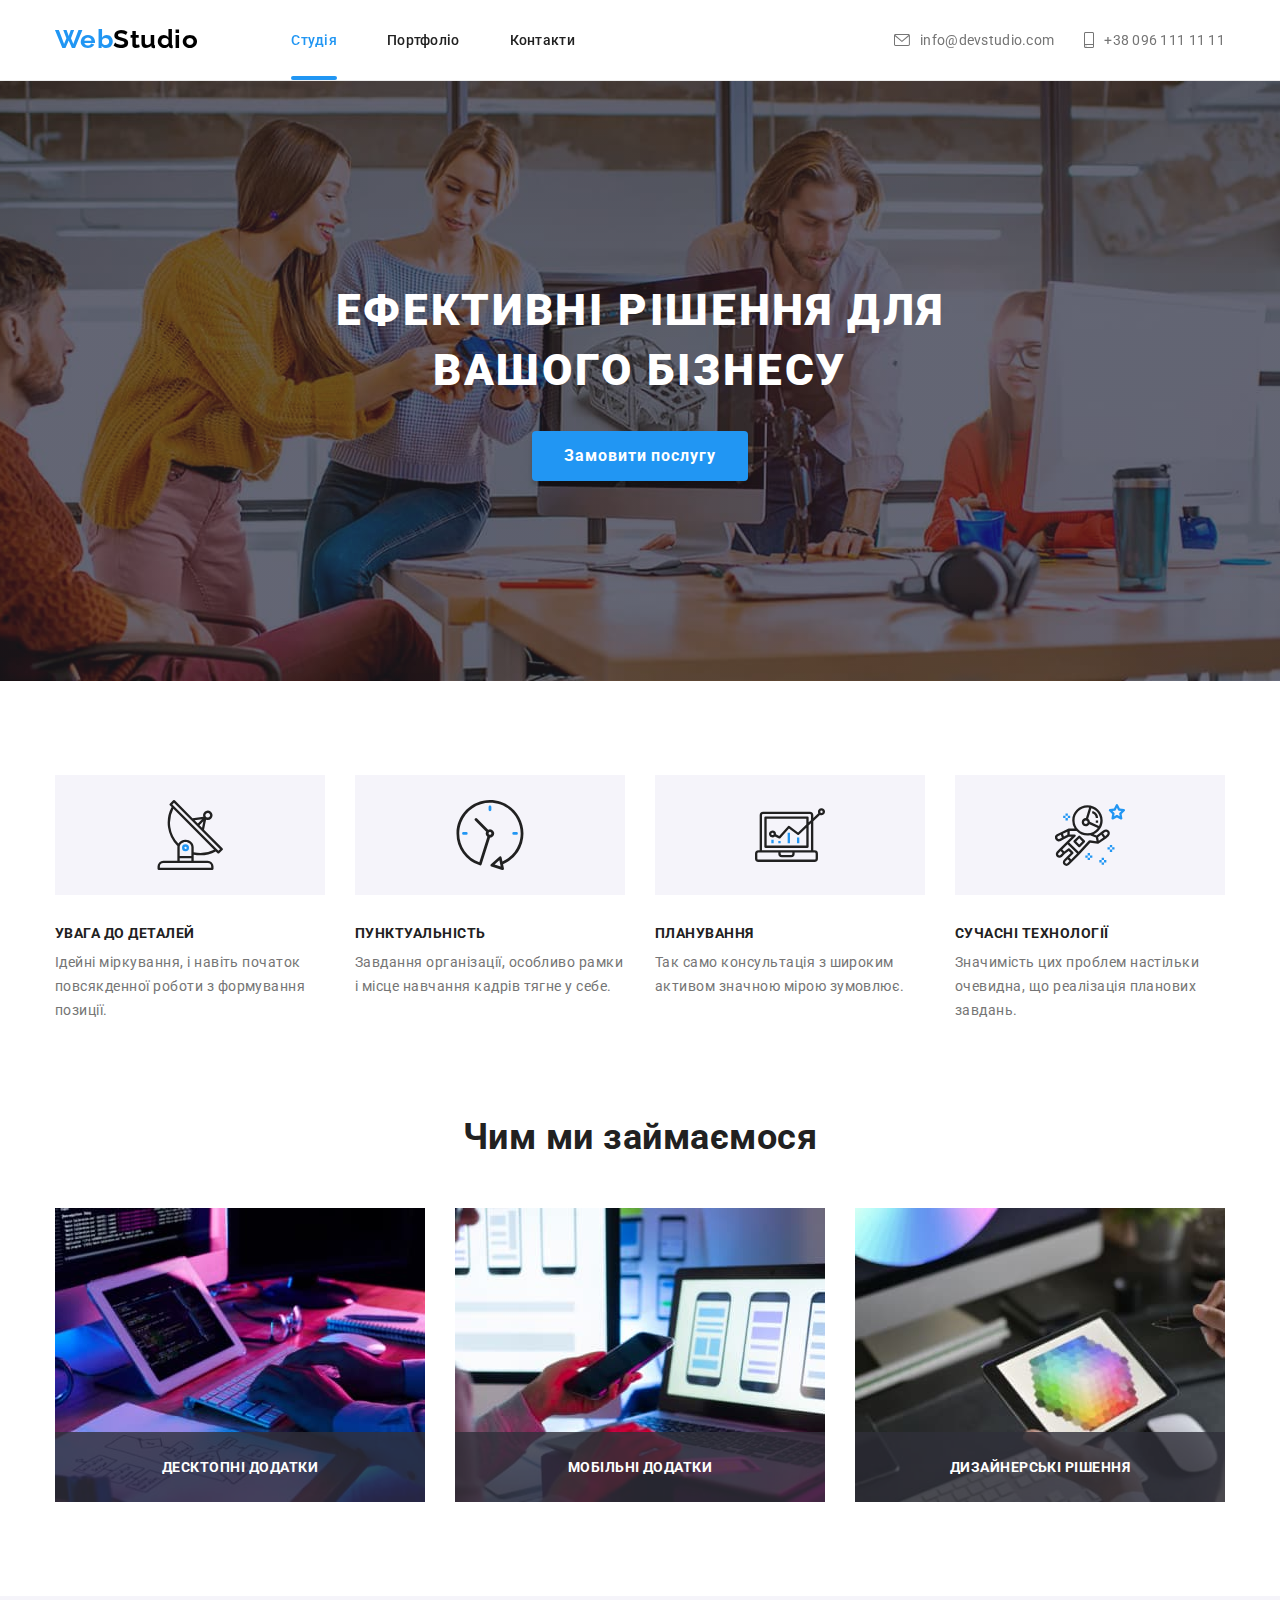
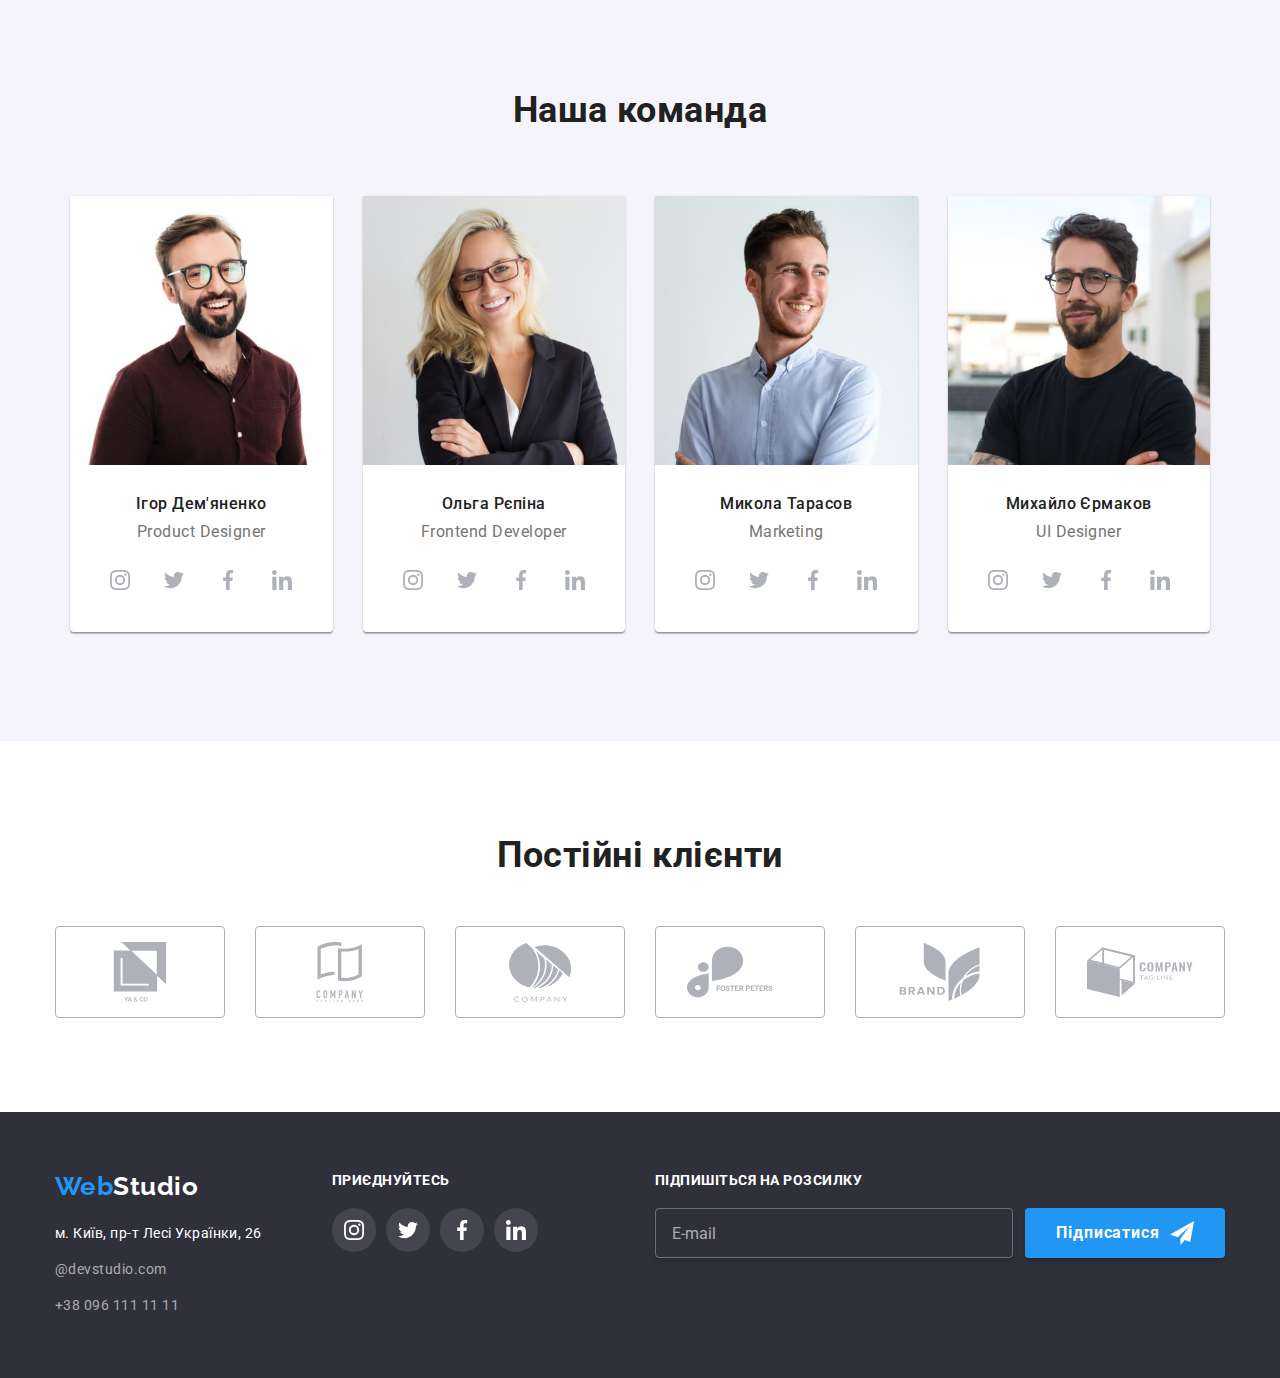
==== commit a44191e7: "hw 08" ====
--- a/index.html
+++ b/index.html
@@ -21,7 +21,7 @@
     <header class="header">
       <div class="container header__container">
         <nav class="navygation">
-          <a class="logo" href="">Web<span class="logo--dark">Studio</span></a>
+          <a class="logo header__logo" href="">Web<span class="logo--dark">Studio</span></a>
           <button
             type="button"
             class="navygation__menu-button"
--- a/css/main.min.css
+++ b/css/main.min.css
@@ -1 +1 @@
-:root{--bg-color: #ffffff;--primary-color: #212121;--secondary-color: #757575;--logo-color-black: #000000;--black-color-light: rgba(255, 255, 255, 0.6);--white-color: #ffffff;--accent-color: #2196f3;--bg-light-color: #f5f4fa;--bg-accent-color: #2196f3;--bg-dark-color: #2f303a;--bg-hero-color: #c4c4c4;--border-header-color: #ececec;--border-color: #eee;--icon-color-defoult: #afb1b8;--bg-footer-icon-color: rgba(255, 255, 255, 0.1);--overlay-benefits-color: rgba(33, 150, 243, 0.9);--border-modal-color: rgba(33, 33, 33, 0.2);--placeholder-color: rgba(117, 117, 117, 0.5);--btn-shadow-color: rgba(0, 0, 0, 0.15);--border-modal-color:rgba(0, 0, 0, 0.1);--bg-backdrop:rgba(0, 0, 0, 0.2)}html{-webkit-box-sizing:border-box;box-sizing:border-box}body{font-family:"Roboto",sans-serif;color:var(--primary-color);letter-spacing:.03em}.container{padding-left:15px;padding-right:15px;margin-right:auto;margin-left:auto}@media screen and (min-width: 480px){.container{width:480px}}@media screen and (min-width: 768px){.container{width:768px}}@media screen and (min-width: 1200px){.container{width:1200px}}img{display:block}.list{list-style:none;padding:0;margin:0}h1,h2,h3,h4,h5,h6,p,ul,input,textarea{padding:0;margin:0}.link{text-decoration:none}textarea,input{font-size:inherit;border:none}.logo{display:block;font-family:"Raleway",sans-serif;font-weight:700;font-size:26px;color:var(--accent-color);text-decoration:none;margin-top:0;padding-top:24px;padding-bottom:25px}@media screen and (max-width: 767px){.logo{padding-top:16px;padding-bottom:16px}}.logo--dark{color:var(--logo-color-black)}.logo--light{color:var(--white-color)}.footer__logo{display:inline-block;margin-bottom:20px;margin-top:0;padding:0}.section-title{font-size:28px;text-align:center;margin-top:0;margin-bottom:30px}@media screen and (min-width: 1200px){.section-title{font-size:36px;margin-bottom:50px}}.uppertitle--medium{font-size:14px;text-transform:uppercase;color:var(--white-color);margin-bottom:20px;text-align:left}@media screen and (max-width: 1199px){.uppertitle--medium{text-align:center}}.uppertitle--medium-dark{font-size:14px;text-transform:uppercase;margin-top:0;margin-bottom:10px;text-align:center}@media screen and (min-width: 768px){.uppertitle--medium-dark{text-align:left}}.btn{display:inline-block;font-family:"Roboto",sans-serif;font-weight:700;font-size:16px;border-radius:4px;color:var(--white-color);background-color:var(--bg-accent-color);letter-spacing:.06em;height:50px;line-height:1.88;cursor:pointer;border:none}.btn--hero-btn{text-align:center;padding:10px 24px;-webkit-box-shadow:0 4px 4px 0 var(--btn-shadow-color);box-shadow:0 4px 4px 0 var(--btn-shadow-color)}@media screen and (min-width: 1200px){.btn--hero-btn{padding:10px 32px}}.btn--modal-btn{display:block;margin-left:auto;margin-right:auto;width:200px;padding:10px 52px;-webkit-box-shadow:0 4px 4px 0 var(--btn-shadow-color);box-shadow:0 4px 4px 0 var(--btn-shadow-color)}.modal-close{width:30px;height:30px;position:absolute;top:8px;right:8px;border-radius:50%;display:-webkit-box;display:-ms-flexbox;display:flex;margin-left:auto;margin-bottom:2px;-webkit-box-pack:center;-ms-flex-pack:center;justify-content:center;-webkit-box-align:center;-ms-flex-align:center;align-items:center;padding:0px;border-width:1px;border-color:var(--border-modal-color);background-color:var(--bg-color)}.modal-close__icon{fill:var(--logo-color-black);-webkit-transition:fill 250ms cubic-bezier(0.4, 0, 0.2, 1);transition:fill 250ms cubic-bezier(0.4, 0, 0.2, 1)}.modal-close:hover .modal-close__icon{fill:var(--accent-color)}.modal-close:focus .modal-close__icon{fill:var(--accent-color)}.btn--primary{height:38px;padding:6px 25px;font-weight:500;line-height:1.63;letter-spacing:.03em;background-color:var(--accent-color);-webkit-box-shadow:0 4px 4px 0 var(--btn-shadow-color);box-shadow:0 4px 4px 0 var(--btn-shadow-color)}.btn--secondary{height:38px;padding:6px 22px;font-weight:500;line-height:1.63;letter-spacing:.03em;color:var(--primary-color);background-color:var(--bg-light-color)}.btn__list{display:-webkit-box;display:-ms-flexbox;display:flex;-webkit-box-pack:center;-ms-flex-pack:center;justify-content:center;margin-bottom:40px}@media screen and (max-width: 767px){.btn__list{-ms-flex-wrap:wrap;flex-wrap:wrap;-webkit-box-pack:start;-ms-flex-pack:start;justify-content:start}}@media screen and (min-width: 767px){.btn__list{margin-bottom:30px}}@media screen and (min-width: 1200px){.btn__list{margin-bottom:50px}}.btn__item{display:-webkit-box;display:-ms-flexbox;display:flex;-webkit-box-pack:center;-ms-flex-pack:center;justify-content:center;-ms-flex-wrap:wrap;flex-wrap:wrap;margin-right:8px}@media screen and (max-width: 767px){.btn__item{margin-bottom:15px}}.btn__item:last-child{margin-right:0}.footer-btn{display:inline-block;display:-webkit-box;display:-ms-flexbox;display:flex;-webkit-box-pack:center;-ms-flex-pack:center;justify-content:center;-webkit-box-align:center;-ms-flex-align:center;align-items:center;cursor:pointer;background-color:var(--bg-accent-color);border:none;border-radius:4px;-webkit-box-shadow:0 4px 4px 0 var(--btn-shadow-color);box-shadow:0 4px 4px 0 var(--btn-shadow-color);min-width:200px;height:50px;outline:none;padding:10px 28px}@media screen and (max-width: 1199px){.footer-btn{margin-left:auto;margin-right:auto}}.footer-btn__text{text-align:center;font-family:"Roboto",sans-serif;font-weight:700;font-size:16px;line-height:1.88;letter-spacing:.06em;margin-right:10px;color:var(--white-color)}.footer-btn__icon{top:13px;right:28px;fill:var(--white-color)}.social{margin-bottom:60px}@media screen and (min-width: 768px)and (max-width: 1199px){.social{margin:0}}.social__list{display:-webkit-box;display:-ms-flexbox;display:flex;-webkit-box-pack:center;-ms-flex-pack:center;justify-content:center;gap:10px}.social__item{width:44px;height:44px}.social__link{width:100%;height:100%;border-radius:50%;display:-webkit-box;display:-ms-flexbox;display:flex;-webkit-box-align:center;-ms-flex-align:center;align-items:center;-webkit-box-pack:center;-ms-flex-pack:center;justify-content:center;-webkit-transition:background-color 250ms cubic-bezier(0.4, 0, 0.2, 1);transition:background-color 250ms cubic-bezier(0.4, 0, 0.2, 1)}.social__link:hover,.social__link:focus{background-color:var(--accent-color)}.social__link:hover .social__icon{fill:var(--white-color)}.social__link:focus .social__icon{background-color:var(--accent-color);fill:var(--white-color)}.social__link--dark{background-color:var(--bg-footer-icon-color);-webkit-transition:background-color 250ms cubic-bezier(0.4, 0, 0.2, 1);transition:background-color 250ms cubic-bezier(0.4, 0, 0.2, 1)}.social__icon{fill:var(--icon-color-defoult);-webkit-transition:fill 250ms cubic-bezier(0.4, 0, 0.2, 1);transition:fill 250ms cubic-bezier(0.4, 0, 0.2, 1)}.social__icon--white{fill:var(--white-color)}.header{position:relative}.navygation{display:-webkit-box;display:-ms-flexbox;display:flex;-webkit-box-align:center;-ms-flex-align:center;align-items:center;width:100%}.navygation__menu-button{display:-webkit-inline-box;display:-ms-inline-flexbox;display:inline-flex;padding:0;margin:0;border:none;background-color:rgba(0,0,0,0);margin-left:auto}.navygation__menu-button .navygation__icon-header-close{display:none}.navygation__menu-button.is-open .navygation__icon-header-close{display:block}.navygation__menu-button.is-open .navygation__icon-header-menu{display:none}@media screen and (min-width: 768px){.navygation__menu-button{display:none}}.header-nav__list{margin-bottom:306px}@media screen and (min-width: 768px){.header-nav__list{margin-bottom:0;display:-webkit-box;display:-ms-flexbox;display:flex}}@media screen and (min-width: 1200px){.header-nav__list{margin-left:92px}}.header-nav__link{font-size:40px;letter-spacing:.02em;color:var(--primary-color);-webkit-transition:color 250ms cubic-bezier(0.4, 0, 0.2, 1);transition:color 250ms cubic-bezier(0.4, 0, 0.2, 1)}@media screen and (min-width: 768px){.header-nav__link{display:block;color:inherit;font-size:14px;font-weight:500;letter-spacing:.02em;padding-top:32px;padding-bottom:32px}}@media screen and (max-width: 767px){.header-nav__item{margin-bottom:32px}}@media screen and (min-width: 768px){.header-nav__item{margin-right:50px}}.header-nav__item:last-child{margin-right:0}.header-nav__link--current{display:block;position:relative;color:var(--accent-color)}@media screen and (min-width: 768px){.header-nav__link--current::after{content:" ";position:absolute;left:0;bottom:0;display:block;width:100%;height:4px;border-radius:2px;background-color:var(--accent-color)}}.header-nav__link:hover{color:var(--accent-color)}.header-nav__link:focus{color:var(--accent-color)}.social-list{display:-webkit-box;display:-ms-flexbox;display:flex;margin-top:64px}.social-list__link{font-size:18px;line-height:1.22;letter-spacing:.02em;color:#2196f3}.social-list__separator{margin:0 10px}@media screen and (min-width: 768px){.social-list{display:none}}@media screen and (max-width: 767px){.menu-container{display:none;position:absolute;top:100%;left:0;width:100%;background-color:#fff;padding:40px}.menu-container.is-open{display:block}}@media screen and (min-width: 768px){.menu-container{display:-webkit-box;display:-ms-flexbox;display:flex;-webkit-box-align:center;-ms-flex-align:center;align-items:center;-webkit-box-flex:1;-ms-flex-positive:1;flex-grow:1;-webkit-box-pack:justify;-ms-flex-pack:justify;justify-content:space-between;margin-left:87px}}@media screen and (min-width: 768px){.menu-container{margin-left:93px}}.footer-form{margin-left:auto}.footer-form__input{margin-bottom:20px}@media screen and (max-width: 767px){.footer-form__input{display:block}}@media screen and (min-width: 768px){.footer-form__input{margin-bottom:0}}@media screen and (min-width: 1200px){.footer-form__input{display:-webkit-box;display:-ms-flexbox;display:flex}}.footer-form__text{width:358px;height:50px;outline:rgba(0,0,0,0);border:1px solid rgba(255,255,255,.3);border-radius:4px;width:358px;height:50px;padding:16px;-webkit-box-shadow:0 4px 4px 0 var(--btn-shadow-color);box-shadow:0 4px 4px 0 var(--btn-shadow-color);background:rgba(33,150,243,0);margin:0;margin-right:12px;font-weight:400;font-size:16px;line-height:1.25;color:var(--white-color);-webkit-transition:border-color 250ms cubic-bezier(0.4, 0, 0.2, 1);transition:border-color 250ms cubic-bezier(0.4, 0, 0.2, 1)}@media screen and (max-width: 767px){.footer-form__text{margin-bottom:20px}}@media screen and (min-width: 768px)and (max-width: 1199px){.footer-form__text{display:block;margin-left:auto;margin-right:auto;margin-bottom:20px}}@media screen and (min-width: 1200px){.footer-form__text{display:-webkit-box;display:-ms-flexbox;display:flex}}.footer-form__text::-webkit-input-placeholder{color:var(--black-color-light)}.footer-form__text::-moz-placeholder{color:var(--black-color-light)}.footer-form__text:-ms-input-placeholder{color:var(--black-color-light)}.footer-form__text::-ms-input-placeholder{color:var(--black-color-light)}.footer-form__text::placeholder{color:var(--black-color-light)}.footer-form__text:focus{border-color:var(--white-color)}.footer-form__text:hover{border-color:var(--white-color)}.backdrop{position:fixed;top:0;width:100%;height:100%;background:var(--bg-backdrop);-webkit-transition:opacity 300ms linear,visibility 300ms linear;transition:opacity 300ms linear,visibility 300ms linear;overflow-y:scroll}.backdrop.is-hidden .modal{-webkit-transform:translate(-50%, -50%) scale(0);transform:translate(-50%, -50%) scale(0)}.is-hidden{visibility:none;opacity:0;pointer-events:none}.modal{position:absolute;top:50%;left:50%;-webkit-transform:translate(-50%, -50%) scale(1);transform:translate(-50%, -50%) scale(1);-webkit-transition:-webkit-transform 300ms linear;transition:-webkit-transform 300ms linear;transition:transform 300ms linear;transition:transform 300ms linear, -webkit-transform 300ms linear;border-radius:4px;width:450px;-webkit-box-shadow:0 2px 1px 0 rgba(0,0,0,.2),0 1px 1px 0 rgba(0,0,0,.14),0 1px 3px 0 rgba(0,0,0,.12);box-shadow:0 2px 1px 0 rgba(0,0,0,.2),0 1px 1px 0 rgba(0,0,0,.14),0 1px 3px 0 rgba(0,0,0,.12);background:var(--bg-color)}@media screen and (min-width: 1200px){.modal{width:528px}}.modal-form{display:block;width:100%;padding:40px 40px}.modal-form__label{display:block;font-weight:400;font-size:12px;letter-spacing:.01em;color:var(--secondary-color);margin-bottom:4px}.modal-form__input{height:40px;display:block;text-align:center;border:1px solid var(--border-modal-color);border-radius:4px;width:100%;padding-top:11px;padding-bottom:11px;padding-left:42px;padding-right:12px;outline:rgba(0,0,0,0);-webkit-transition:border-color 250ms cubic-bezier(0.4, 0, 0.2, 1);transition:border-color 250ms cubic-bezier(0.4, 0, 0.2, 1);margin-bottom:10px}.modal-form__field{position:relative}.modal-form__icon{position:absolute;display:inline-block;top:50%;left:12px;-webkit-transform:translateY(-50%);transform:translateY(-50%);-webkit-transition:fill 250ms cubic-bezier(0.4, 0, 0.2, 1);transition:fill 250ms cubic-bezier(0.4, 0, 0.2, 1)}.modal-form__input:hover+.modal-form__icon{fill:var(--bg-accent-color)}.modal-form__input:focus+.modal-form__icon{fill:var(--bg-accent-color)}.modal-form__input:focus,.modal-form__comment:focus{border-color:var(--bg-accent-color)}.modal-form__input:hover,.modal-form__comment:hover{border-color:var(--bg-accent-color)}.modal-form__input::-webkit-input-placeholder, .modal-form__comment::-webkit-input-placeholder{font-weight:400;font-size:12px;letter-spacing:.01em;color:var(--placeholder-color)}.modal-form__input::-moz-placeholder, .modal-form__comment::-moz-placeholder{font-weight:400;font-size:12px;letter-spacing:.01em;color:var(--placeholder-color)}.modal-form__input:-ms-input-placeholder, .modal-form__comment:-ms-input-placeholder{font-weight:400;font-size:12px;letter-spacing:.01em;color:var(--placeholder-color)}.modal-form__input::-ms-input-placeholder, .modal-form__comment::-ms-input-placeholder{font-weight:400;font-size:12px;letter-spacing:.01em;color:var(--placeholder-color)}.modal-form__input::placeholder,.modal-form__comment::placeholder{font-weight:400;font-size:12px;letter-spacing:.01em;color:var(--placeholder-color)}.modal-form__comment{border:1px solid var(--border-modal-color);border-radius:4px;width:100%;min-height:120px;resize:none;padding:12px 16px;outline:rgba(0,0,0,0);margin-bottom:20px}.modal-form__policy{position:relative;display:-webkit-box;display:-ms-flexbox;display:flex;-webkit-box-align:center;-ms-flex-align:center;align-items:center;margin-left:13px;margin-bottom:30px}.modal-form__check-text{display:block;font-weight:400;font-size:12px;line-height:1.71;letter-spacing:.03em;color:var(--secondary-color)}@media screen and (min-width: 1200px){.modal-form__check-text{font-size:14px}}.modal-form__check-conditions{display:inline-block;text-decoration:underline;-webkit-text-decoration-skip-ink:none;text-decoration-skip-ink:none;color:var(--accent-color);font-weight:400;font-size:12px}@media screen and (min-width: 1200px){.modal-form__check-conditions{font-size:14px;line-height:1.71;letter-spacing:.03em}}.modal-form .modal-title{display:block;font-size:20px;text-align:center;margin-bottom:12px}@media screen and (max-width: 1199px){.modal-form .modal-title{max-width:370px;margin-left:auto;margin-right:auto}}.chechbox-text{display:inline-block}.checkbox{position:absolute;-webkit-appearance:none;-moz-appearance:none;appearance:none}.checkbox:focus+.ckeckbox-icon{border-color:var(--accent-color)}.checkbox:hover+.ckeckbox-icon{border-color:var(--accent-color)}.checkbox:checked+.ckeckbox-icon{background-color:var(--bg-accent-color);border-color:var(--accent-color)}.ckeckbox-icon{width:16px;height:15px;background-color:var(--white-color);border:2px solid var(--primary-color);border-radius:2px;margin-right:7px;fill:var(--white-color);-webkit-transition:border-color 250ms cubic-bezier(0.4, 0, 0.2, 1);transition:border-color 250ms cubic-bezier(0.4, 0, 0.2, 1)}.header{background-color:var(--bg-color);border-bottom:1px solid var(--border-header-color)}.header__container{display:-webkit-box;display:-ms-flexbox;display:flex;-webkit-box-align:center;-ms-flex-align:center;align-items:center}@media screen and (min-width: 1200px){.header-address{display:-webkit-box;display:-ms-flexbox;display:flex}}.header-address__list{display:-webkit-box;display:-ms-flexbox;display:flex;-webkit-box-orient:vertical;-webkit-box-direction:reverse;-ms-flex-direction:column-reverse;flex-direction:column-reverse}@media screen and (min-width: 768px){.header-address__list{display:block}}@media screen and (min-width: 1200px){.header-address__list{display:-webkit-box;display:-ms-flexbox;display:flex;-webkit-box-orient:horizontal;-webkit-box-direction:normal;-ms-flex-direction:row;flex-direction:row}}@media screen and (min-width: 768px){.header-address__item{display:-webkit-box;display:-ms-flexbox;display:flex}}@media screen and (min-width: 1200px){.header-address__item{margin-bottom:0}}@media screen and (min-width: 1200px){.header-address__item:not(:last-child){margin-right:30px;margin-bottom:0}}@media screen and (max-width: 767px){.header-address__item:not(:first-child){margin-bottom:32px}}@media screen and (min-width: 768px)and (max-width: 1199px){.header-address__item:not(:last-child){margin-bottom:10px;margin-right:0}}.header-address__icon{display:none}@media screen and (min-width: 768px){.header-address__icon{display:-webkit-box;display:-ms-flexbox;display:flex;margin-right:10px;fill:var(--secondary-color);-webkit-transition:fill 250ms cubic-bezier(0.4, 0, 0.2, 1);transition:fill 250ms cubic-bezier(0.4, 0, 0.2, 1)}}.header-address__link:hover .header-address__icon,.header-address__link:focus .header-address__icon{fill:var(--accent-color)}.header-address__link:hover,.header-address__link:focus{color:var(--accent-color)}.header-address__link{-webkit-box-align:center;-ms-flex-align:center;align-items:center;font-size:24px;letter-spacing:.02em;color:#757575}@media screen and (min-width: 768px){.header-address__link{display:-webkit-box;display:-ms-flexbox;display:flex;font-size:12px}}@media screen and (min-width: 1200px){.header-address__link{font-size:14px;padding-top:32px;padding-bottom:32px}}@media screen and (max-width: 767px){.header-address__link--accent{color:#2196f3;font-size:34px}}.hero{margin:0 auto;background-color:var(--bg-dark-color);text-align:center;padding-bottom:118px;padding-top:118px;background-image:-webkit-gradient(linear, left top, right top, from(rgba(47, 48, 58, 0.4)), to(rgba(47, 48, 58, 0.4))),url(/images/mobile/hero-bg-img-M.jpg);background-image:linear-gradient(to right, rgba(47, 48, 58, 0.4), rgba(47, 48, 58, 0.4)),url(/images/mobile/hero-bg-img-M.jpg);background-repeat:no-repeat;background-position:center;max-width:1600px}@media(min-device-pixel-ratio: 2),(-webkit-min-device-pixel-ratio: 2),(min-resolution: 192dpi),(min-resolution: 2dppx){.hero{background-image:url(/images/mobile/hero-bg-img-2x-M.jpg),-webkit-gradient(linear, left top, right top, from(rgba(47, 48, 58, 0.4)), to(rgba(47, 48, 58, 0.4)));background-image:url(/images/mobile/hero-bg-img-2x-M.jpg),linear-gradient(to right, rgba(47, 48, 58, 0.4), rgba(47, 48, 58, 0.4))}}.hero__title{font-weight:900;font-size:26px;line-height:1.36;letter-spacing:.06em;text-transform:uppercase;text-align:center;color:var(--white-color);margin-top:0;margin-bottom:30px;max-width:360px;margin-right:auto;margin-left:auto}@media screen and (min-width: 1200px){.hero__title{font-size:44px;max-width:696px;line-height:1.36}}@media screen and (min-width: 768px){.hero{background-image:url(/images/tab/hero-bg-img-T.jpg),-webkit-gradient(linear, left top, right top, from(rgba(47, 48, 58, 0.4)), to(rgba(47, 48, 58, 0.4)));background-image:url(/images/tab/hero-bg-img-T.jpg),linear-gradient(to right, rgba(47, 48, 58, 0.4), rgba(47, 48, 58, 0.4))}}@media screen and (min-width: 768px)and (min-device-pixel-ratio: 2),screen and (min-width: 768px)and (-webkit-min-device-pixel-ratio: 2),screen and (min-width: 768px)and (min-resolution: 192dpi),screen and (min-width: 768px)and (min-resolution: 2dppx){.hero{background-image:url(/images/tab/hero-bg-img-2x-T.jpg),-webkit-gradient(linear, left top, right top, from(rgba(47, 48, 58, 0.4)), to(rgba(47, 48, 58, 0.4)));background-image:url(/images/tab/hero-bg-img-2x-T.jpg),linear-gradient(to right, rgba(47, 48, 58, 0.4), rgba(47, 48, 58, 0.4))}}@media screen and (min-width: 1200px){.hero{background-image:url(/images/desktop/hero-bg-img-D.jpg),-webkit-gradient(linear, left top, right top, from(rgba(47, 48, 58, 0.4)), to(rgba(47, 48, 58, 0.4)));background-image:url(/images/desktop/hero-bg-img-D.jpg),linear-gradient(to right, rgba(47, 48, 58, 0.4), rgba(47, 48, 58, 0.4))}}@media screen and (min-width: 1200px)and (min-device-pixel-ratio: 2),screen and (min-width: 1200px)and (-webkit-min-device-pixel-ratio: 2),screen and (min-width: 1200px)and (min-resolution: 192dpi),screen and (min-width: 1200px)and (min-resolution: 2dppx){.hero{background-image:url(/images/desktop/hero-bg-img-2x-D.jpg),-webkit-gradient(linear, left top, right top, from(rgba(47, 48, 58, 0.4)), to(rgba(47, 48, 58, 0.4)));background-image:url(/images/desktop/hero-bg-img-2x-D.jpg),linear-gradient(to right, rgba(47, 48, 58, 0.4), rgba(47, 48, 58, 0.4))}}.features{padding-top:60px;padding-bottom:60px}@media screen and (min-width: 1200px){.features{padding-top:94px;padding-bottom:94px}}@media screen and (min-width: 768px){.features__list{display:-webkit-box;display:-ms-flexbox;display:flex;-ms-flex-wrap:wrap;flex-wrap:wrap;margin:-15px}}@media screen and (max-width: 767px){.features__item:not(:last-child){margin-bottom:30px}}@media screen and (min-width: 768px){.features__item{width:calc((100% - 60px)/2);margin:15px}}@media screen and (min-width: 1200px){.features__item{width:calc((100% - 120px)/4)}}.features__text{font-size:14px;line-height:1.71;color:var(--secondary-color);padding-top:0;padding-bottom:0;margin:0}.features__img{display:-webkit-box;display:-ms-flexbox;display:flex;height:120px;margin-bottom:30px;-webkit-box-pack:center;-ms-flex-pack:center;justify-content:center;-webkit-box-align:center;-ms-flex-align:center;align-items:center;background-color:var(--bg-light-color)}.work{margin:0 auto;padding-bottom:94px}@media screen and (max-width: 1199px){.work{display:none}}.work__list{display:-webkit-box;display:-ms-flexbox;display:flex}.work__item{margin-right:30px}.work__item:last-child{margin-right:0}.work__thumb{position:relative;display:-webkit-box;display:-ms-flexbox;display:flex;-webkit-box-pack:center;-ms-flex-pack:center;justify-content:center}.work__label{display:block;font-size:14px;text-transform:uppercase;-webkit-box-pack:center;-ms-flex-pack:center;justify-content:center;text-align:center;color:var(--white-color);padding-bottom:27px;position:absolute;bottom:0}.work__thumb::before{content:"";display:-webkit-box;display:-ms-flexbox;display:flex;width:100%;height:70px;background:rgba(47,48,58,.8);position:absolute;left:0;bottom:0}.team{margin:0 auto;background-color:var(--bg-light-color);padding-top:60px;padding-bottom:60px}@media screen and (min-width: 1200px){.team{padding-top:94px;padding-bottom:94px}}.team__list{text-align:center;margin-right:auto;margin-left:auto}@media screen and (min-width: 768px){.team__list{display:-webkit-box;display:-ms-flexbox;display:flex;-ms-flex-wrap:wrap;flex-wrap:wrap;bottom:-15px}}.team__item{border-radius:0 0 4px 4px;-webkit-box-shadow:0 2px 1px 0 rgba(0,0,0,.2),0 1px 1px 0 rgba(0,0,0,.14),0 1px 3px 0 rgba(0,0,0,.12);box-shadow:0 2px 1px 0 rgba(0,0,0,.2),0 1px 1px 0 rgba(0,0,0,.14),0 1px 3px 0 rgba(0,0,0,.12);background:var(--white-color)}@media screen and (max-width: 767px){.team__item:not(:last-child){margin-bottom:30px}}@media screen and (min-width: 768px){.team__item{width:calc((100% - 60px)/2);margin:15px}}@media screen and (min-width: 1200px){.team__item{width:calc((100% - 120px)/4)}}.team__position{padding-top:30px;padding-bottom:30px}.team__name{font-size:inherit;font-weight:500;text-align:center;margin-top:0;margin-bottom:10px;padding-top:0;padding-right:0}.team__title{display:block;text-align:center;color:var(--secondary-color);font-size:inherit;margin-top:0;margin-bottom:16px}.team__image{width:100%}.customers{padding-top:60px;padding-bottom:60px}@media screen and (min-width: 1200px){.customers{padding-top:94px;padding-bottom:94px}}.customers__list{display:-webkit-box;display:-ms-flexbox;display:flex;-ms-flex-wrap:wrap;flex-wrap:wrap;margin:-15px}.customers__item{height:92px;width:calc((100% - 60px)/2);margin:15px}@media screen and (min-width: 768px){.customers__item{width:calc((100% - 90px)/3)}}@media screen and (min-width: 1200px){.customers__item{width:calc((100% - 180px)/6)}}.customers__link{width:100%;height:100%;display:-webkit-box;display:-ms-flexbox;display:flex;-webkit-box-pack:center;-ms-flex-pack:center;justify-content:center;-webkit-box-align:center;-ms-flex-align:center;align-items:center;border:1px solid var(--icon-color-defoult);border-radius:4px;-webkit-transition:border-color 250ms cubic-bezier(0.4, 0, 0.2, 1);transition:border-color 250ms cubic-bezier(0.4, 0, 0.2, 1)}.customers__icon{width:106px;height:60px;fill:var(--icon-color-defoult);-webkit-transition:fill 250ms cubic-bezier(0.4, 0, 0.2, 1);transition:fill 250ms cubic-bezier(0.4, 0, 0.2, 1)}.customers__link:hover,.customers__link:focus{border-color:var(--accent-color)}.customers__link:hover .customers__icon,.customers__link:focus .customers__icon{fill:var(--accent-color)}.benefits{background-color:gray;margin-left:auto;margin-right:auto;padding-top:60px;padding-bottom:60px}@media screen and (min-width: 1200px){.benefits{padding-top:94px;padding-bottom:94px}}@media screen and (max-width: 767px){.benefits__list{display:block}}@media screen and (min-width: 768px){.benefits__list{display:-webkit-box;display:-ms-flexbox;display:flex;-ms-flex-wrap:wrap;flex-wrap:wrap}}.benefits__item{margin-bottom:30px}@media screen and (min-width: 768px){.benefits__item{width:calc((100% - 30px)/2);margin-right:30px}}@media screen and (min-width: 1200px){.benefits__item{width:calc((100% - 60px)/3)}}@media screen and (min-width: 768px)and (max-width: 1199px){.benefits__item:nth-child(2n){margin-right:0}}@media screen and (min-width: 1200px){.benefits__item:nth-child(3n){margin-right:0}}@media screen and (min-width: 1200px){.benefits__item:nth-last-child(-n+3){margin-bottom:0}}.benefits__link{margin-right:auto;margin-left:auto;display:block;-webkit-box-align:center;-ms-flex-align:center;align-items:center;border:1px solid var(--border-color);width:450px;background:var(--bg-color);-webkit-transition:-webkit-box-shadow 250ms cubic-bezier(0.4, 0, 0.2, 1);transition:-webkit-box-shadow 250ms cubic-bezier(0.4, 0, 0.2, 1);transition:box-shadow 250ms cubic-bezier(0.4, 0, 0.2, 1);transition:box-shadow 250ms cubic-bezier(0.4, 0, 0.2, 1), -webkit-box-shadow 250ms cubic-bezier(0.4, 0, 0.2, 1);border-right:1px solid var(--border-color);border-bottom:1px solid var(--border-color);border-left:1px solid var(--border-color)}@media screen and (min-width: 768px){.benefits__link{width:354px}}@media screen and (min-width: 1200px){.benefits__link{width:370px}}.benefits__link:hover{-webkit-box-shadow:1px 4px 6px 0 rgba(0,0,0,.16),0 4px 4px 0 rgba(0,0,0,.06),0 1px 1px 0 rgba(0,0,0,.12);box-shadow:1px 4px 6px 0 rgba(0,0,0,.16),0 4px 4px 0 rgba(0,0,0,.06),0 1px 1px 0 rgba(0,0,0,.12)}@media screen and (max-width: 767px){.benefits__image{width:450px}}@media screen and (min-width: 768px){.benefits__image{width:354px}}@media screen and (min-width: 1200px){.benefits__image{width:370px}}.benefits__title{display:block;color:var(--primary-color);font-size:18px;line-height:2;letter-spacing:.06em;margin-bottom:4px}.benefits__subtitle{font-size:16px;line-height:1.88;color:var(--secondary-color);font-weight:400}.benefits__thumb{position:relative;overflow:hidden}.benefits__thumb-text{position:absolute;top:0;left:0;-webkit-transform:translateY(100%);transform:translateY(100%);-webkit-transition:-webkit-transform 250ms cubic-bezier(0.4, 0, 0.2, 1);transition:-webkit-transform 250ms cubic-bezier(0.4, 0, 0.2, 1);transition:transform 250ms cubic-bezier(0.4, 0, 0.2, 1);transition:transform 250ms cubic-bezier(0.4, 0, 0.2, 1), -webkit-transform 250ms cubic-bezier(0.4, 0, 0.2, 1);font-size:18px;line-height:1.56;color:#fff;padding:63px 24px;background:var(--overlay-benefits-color);height:100%}.benefits__item:hover .benefits__thumb-text{-webkit-transform:translateY(0);transform:translateY(0)}.benefits__title-group{padding:20px 24px}.footecontainer{display:-webkit-box;display:-ms-flexbox;display:flex}.footer{display:-webkit-box;display:-ms-flexbox;display:flex;margin:0 auto;background-color:var(--bg-dark-color);padding-top:60px;padding-bottom:60px}@media screen and (max-width: 767px){.footer{display:block;text-align:center}}@media screen and (min-width: 1200px){.footer__container{display:-webkit-box;display:-ms-flexbox;display:flex}}@media screen and (min-width: 768px)and (max-width: 1199px){.footer-nav{display:-webkit-box;display:-ms-flexbox;display:flex;-ms-flex-pack:distribute;justify-content:space-around;-webkit-box-align:start;-ms-flex-align:start;align-items:flex-start;margin-bottom:60px}}@media screen and (min-width: 1200px){.footer-nav{display:-webkit-box;display:-ms-flexbox;display:flex}}@media screen and (min-width: 768px)and (max-width: 1199px){.footer-main{display:block;text-align:center}}@media screen and (min-width: 1200px){.footer-main{margin-right:70px}}.address{font-style:normal;font-weight:400;line-height:1.71}@media screen and (max-width: 767px){.address{margin-bottom:60px}}.address__name{color:var(--white-color);font-size:14px;line-height:1.71;margin-bottom:8px;margin-top:0;padding-top:0;padding-bottom:0}@media screen and (min-width: 1200px){.address__name{margin-bottom:9px}}.address__link{color:var(--black-color-light);font-size:14px;font-weight:400;line-height:1.71;padding-top:0;padding-bottom:0}.address__item{margin-bottom:8px}@media screen and (min-width: 768px){.address__item{margin-bottom:9px}}.address__item:last-child{margin-bottom:0}/*# sourceMappingURL=main.min.css.map */+body.menu-container-open{overflow:hidden}:root{--bg-color: #ffffff;--primary-color: #212121;--secondary-color: #757575;--logo-color-black: #000000;--black-color-light: rgba(255, 255, 255, 0.6);--white-color: #ffffff;--accent-color: #2196f3;--bg-light-color: #f5f4fa;--bg-accent-color: #2196f3;--bg-dark-color: #2f303a;--bg-hero-color: #c4c4c4;--border-header-color: #ececec;--border-color: #eee;--icon-color-defoult: #afb1b8;--bg-footer-icon-color: rgba(255, 255, 255, 0.1);--overlay-benefits-color: rgba(33, 150, 243, 0.9);--border-modal-color: rgba(33, 33, 33, 0.2);--placeholder-color: rgba(117, 117, 117, 0.5);--btn-shadow-color: rgba(0, 0, 0, 0.15);--border-modal-color:rgba(0, 0, 0, 0.1);--bg-backdrop:rgba(0, 0, 0, 0.2)}html{-webkit-box-sizing:border-box;box-sizing:border-box}body{font-family:"Roboto",sans-serif;color:var(--primary-color);letter-spacing:.03em}.container{padding-left:15px;padding-right:15px;margin-right:auto;margin-left:auto;max-width:1600px}@media screen and (min-width: 480px){.container{width:480px}}@media screen and (min-width: 768px){.container{width:768px}}@media screen and (min-width: 1200px){.container{width:1200px}}img{display:block}.list{list-style:none;padding:0;margin:0}h1,h2,h3,h4,h5,h6,p,ul,input,textarea{padding:0;margin:0}.link{text-decoration:none}textarea,input{font-size:inherit;border:none}.logo{display:block;font-family:"Raleway",sans-serif;font-weight:700;font-size:26px;color:var(--accent-color);text-decoration:none;margin-top:0;padding-top:24px;padding-bottom:25px}@media screen and (max-width: 767px){.logo{padding-top:16px;padding-bottom:16px}}.logo--dark{color:var(--logo-color-black)}.logo--light{color:var(--white-color)}.footer__logo{display:inline-block;margin-bottom:20px;margin-top:0;padding:0}.section-title{font-size:28px;text-align:center;margin-top:0;margin-bottom:30px}@media screen and (min-width: 1200px){.section-title{font-size:36px;margin-bottom:50px}}.uppertitle--medium{font-size:14px;text-transform:uppercase;color:var(--white-color);margin-bottom:20px;text-align:left}@media screen and (max-width: 1199px){.uppertitle--medium{text-align:center}}.uppertitle--medium-dark{font-size:14px;text-transform:uppercase;margin-top:0;margin-bottom:10px;text-align:center}@media screen and (min-width: 768px){.uppertitle--medium-dark{text-align:left}}.btn{display:inline-block;font-family:"Roboto",sans-serif;font-weight:700;font-size:16px;border-radius:4px;color:var(--white-color);background-color:var(--bg-accent-color);letter-spacing:.06em;height:50px;line-height:1.88;cursor:pointer;border:none}.btn--hero-btn{text-align:center;padding:10px 24px;-webkit-box-shadow:0 4px 4px 0 var(--btn-shadow-color);box-shadow:0 4px 4px 0 var(--btn-shadow-color)}@media screen and (min-width: 1200px){.btn--hero-btn{padding:10px 32px}}.btn--modal-btn{display:block;margin-left:auto;margin-right:auto;width:200px;padding:10px 52px;-webkit-box-shadow:0 4px 4px 0 var(--btn-shadow-color);box-shadow:0 4px 4px 0 var(--btn-shadow-color)}.modal-close{width:30px;height:30px;position:absolute;top:8px;right:8px;border-radius:50%;display:-webkit-box;display:-ms-flexbox;display:flex;margin-left:auto;margin-bottom:2px;-webkit-box-pack:center;-ms-flex-pack:center;justify-content:center;-webkit-box-align:center;-ms-flex-align:center;align-items:center;padding:0px;border-width:1px;border-color:var(--border-modal-color);background-color:var(--bg-color)}.modal-close__icon{fill:var(--logo-color-black);-webkit-transition:fill 250ms cubic-bezier(0.4, 0, 0.2, 1);transition:fill 250ms cubic-bezier(0.4, 0, 0.2, 1)}.modal-close:hover .modal-close__icon{fill:var(--accent-color)}.modal-close:focus .modal-close__icon{fill:var(--accent-color)}.btn--primary{height:38px;padding:6px 25px;font-weight:500;line-height:1.63;letter-spacing:.03em;background-color:var(--accent-color);-webkit-box-shadow:0 4px 4px 0 var(--btn-shadow-color);box-shadow:0 4px 4px 0 var(--btn-shadow-color)}.btn--secondary{height:38px;padding:6px 22px;font-weight:500;line-height:1.63;letter-spacing:.03em;color:var(--primary-color);background-color:var(--bg-light-color)}.btn__list{display:-webkit-box;display:-ms-flexbox;display:flex;-webkit-box-pack:center;-ms-flex-pack:center;justify-content:center;margin-bottom:40px}@media screen and (max-width: 767px){.btn__list{-ms-flex-wrap:wrap;flex-wrap:wrap;-webkit-box-pack:start;-ms-flex-pack:start;justify-content:start}}@media screen and (min-width: 767px){.btn__list{margin-bottom:30px}}@media screen and (min-width: 1200px){.btn__list{margin-bottom:50px}}.btn__item{display:-webkit-box;display:-ms-flexbox;display:flex;-webkit-box-pack:center;-ms-flex-pack:center;justify-content:center;-ms-flex-wrap:wrap;flex-wrap:wrap;margin-right:8px}@media screen and (max-width: 767px){.btn__item{margin-bottom:15px}}.btn__item:last-child{margin-right:0}.footer-btn{display:inline-block;display:-webkit-box;display:-ms-flexbox;display:flex;-webkit-box-pack:center;-ms-flex-pack:center;justify-content:center;-webkit-box-align:center;-ms-flex-align:center;align-items:center;cursor:pointer;background-color:var(--bg-accent-color);border:none;border-radius:4px;-webkit-box-shadow:0 4px 4px 0 var(--btn-shadow-color);box-shadow:0 4px 4px 0 var(--btn-shadow-color);min-width:200px;height:50px;outline:none;padding:10px 28px}@media screen and (max-width: 1199px){.footer-btn{margin-left:auto;margin-right:auto}}.footer-btn__text{text-align:center;font-family:"Roboto",sans-serif;font-weight:700;font-size:16px;line-height:1.88;letter-spacing:.06em;margin-right:10px;color:var(--white-color)}.footer-btn__icon{top:13px;right:28px;fill:var(--white-color)}.social{margin-bottom:60px}@media screen and (min-width: 768px)and (max-width: 1199px){.social{margin:0}}.social__list{display:-webkit-box;display:-ms-flexbox;display:flex;-webkit-box-pack:center;-ms-flex-pack:center;justify-content:center;gap:10px}.social__item{width:44px;height:44px}.social__link{width:100%;height:100%;border-radius:50%;display:-webkit-box;display:-ms-flexbox;display:flex;-webkit-box-align:center;-ms-flex-align:center;align-items:center;-webkit-box-pack:center;-ms-flex-pack:center;justify-content:center;-webkit-transition:background-color 250ms cubic-bezier(0.4, 0, 0.2, 1);transition:background-color 250ms cubic-bezier(0.4, 0, 0.2, 1)}.social__link:hover,.social__link:focus{background-color:var(--accent-color)}.social__link:hover .social__icon{fill:var(--white-color)}.social__link:focus .social__icon{background-color:var(--accent-color);fill:var(--white-color)}.social__link--dark{background-color:var(--bg-footer-icon-color);-webkit-transition:background-color 250ms cubic-bezier(0.4, 0, 0.2, 1);transition:background-color 250ms cubic-bezier(0.4, 0, 0.2, 1)}.social__icon{fill:var(--icon-color-defoult);-webkit-transition:fill 250ms cubic-bezier(0.4, 0, 0.2, 1);transition:fill 250ms cubic-bezier(0.4, 0, 0.2, 1)}.social__icon--white{fill:var(--white-color)}.header{position:relative}.navygation{display:-webkit-box;display:-ms-flexbox;display:flex;-webkit-box-align:center;-ms-flex-align:center;align-items:center;width:100%;z-index:1}.navygation__menu-button{display:-webkit-inline-box;display:-ms-inline-flexbox;display:inline-flex;padding:0;margin:0;border:none;background-color:rgba(0,0,0,0);margin-left:auto;z-index:1}.navygation__menu-button:hover,.navygation__menu-button:focus .navygation__icon-header-menu{fill:var(--accent-color);-webkit-transition:color 250ms cubic-bezier(0.4, 0, 0.2, 1);transition:color 250ms cubic-bezier(0.4, 0, 0.2, 1)}.navygation__menu-button .navygation__icon-header-close{display:none}.navygation__menu-button.is-open .navygation__icon-header-close{display:block}.navygation__menu-button.is-open .navygation__icon-header-menu{display:none}@media screen and (min-width: 768px){.navygation__menu-button{display:none}}.header-nav__list{margin-bottom:306px}@media screen and (min-width: 768px){.header-nav__list{margin-bottom:0;display:-webkit-box;display:-ms-flexbox;display:flex}}.header-nav__link{font-weight:500;font-size:40px;letter-spacing:.02em;color:var(--primary-color);-webkit-transition:color 250ms cubic-bezier(0.4, 0, 0.2, 1);transition:color 250ms cubic-bezier(0.4, 0, 0.2, 1)}@media screen and (min-width: 768px){.header-nav__link{display:block;color:inherit;font-size:14px;font-weight:500;letter-spacing:.02em;padding-top:32px;padding-bottom:32px}}@media screen and (max-width: 767px){.header-nav__item{margin-bottom:32px}}@media screen and (min-width: 768px){.header-nav__item{margin-right:50px}}.header-nav__item:last-child{margin-right:0}.header-nav__link--current{display:block;position:relative;color:var(--accent-color)}@media screen and (min-width: 768px){.header-nav__link--current::after{content:" ";position:absolute;left:0;bottom:0;display:block;width:100%;height:4px;border-radius:2px;background-color:var(--accent-color)}}.header-nav__link:hover{color:var(--accent-color)}.header-nav__link:focus{color:var(--accent-color)}.social-list{display:-webkit-box;display:-ms-flexbox;display:flex;margin-top:64px}@media screen and (max-width: 479px){.social-list{-ms-flex-wrap:wrap;flex-wrap:wrap;margin-top:50px}}.social-list__link{font-size:18px;line-height:1.22;letter-spacing:.02em;color:var(--accent-color)}.social-list__separator{margin:0 10px}@media screen and (min-width: 768px){.social-list{display:none}}@media screen and (max-width: 767px){.menu-container{display:none;position:absolute;top:0;left:0;width:100%;height:100vh;background-color:var(--bg-color);padding:40px}.menu-container.is-open{display:block;overflow-y:scroll}}@media screen and (min-width: 768px){.menu-container{display:-webkit-box;display:-ms-flexbox;display:flex;-webkit-box-align:center;-ms-flex-align:center;align-items:center;-webkit-box-flex:1;-ms-flex-positive:1;flex-grow:1;-webkit-box-pack:justify;-ms-flex-pack:justify;justify-content:space-between;margin-left:87px}}@media screen and (min-width: 768px){.menu-container{margin-left:93px}}.footer-form{margin-left:auto}.footer-form__input{margin-bottom:20px}@media screen and (max-width: 767px){.footer-form__input{display:block}}@media screen and (min-width: 768px){.footer-form__input{margin-bottom:0}}@media screen and (min-width: 1200px){.footer-form__input{display:-webkit-box;display:-ms-flexbox;display:flex}}.footer-form__text{width:358px;height:50px;outline:rgba(0,0,0,0);border:1px solid rgba(255,255,255,.3);border-radius:4px;width:358px;height:50px;padding:16px;-webkit-box-shadow:0 4px 4px 0 var(--btn-shadow-color);box-shadow:0 4px 4px 0 var(--btn-shadow-color);background:rgba(33,150,243,0);margin:0;margin-right:12px;font-weight:400;font-size:16px;line-height:1.25;color:var(--white-color);-webkit-transition:border-color 250ms cubic-bezier(0.4, 0, 0.2, 1);transition:border-color 250ms cubic-bezier(0.4, 0, 0.2, 1)}@media screen and (max-width: 479px){.footer-form__text{width:100%}}@media screen and (min-width: 480px){.footer-form__text{width:450px}}@media screen and (min-width: 1200px){.footer-form__text{width:358px}}@media screen and (max-width: 767px){.footer-form__text{margin-bottom:20px}}@media screen and (min-width: 768px)and (max-width: 1199px){.footer-form__text{display:block;margin-left:auto;margin-right:auto;margin-bottom:20px}}@media screen and (min-width: 1200px){.footer-form__text{display:-webkit-box;display:-ms-flexbox;display:flex}}.footer-form__text::-webkit-input-placeholder{color:var(--black-color-light)}.footer-form__text::-moz-placeholder{color:var(--black-color-light)}.footer-form__text:-ms-input-placeholder{color:var(--black-color-light)}.footer-form__text::-ms-input-placeholder{color:var(--black-color-light)}.footer-form__text::placeholder{color:var(--black-color-light)}.footer-form__text:focus{border-color:var(--white-color)}.footer-form__text:hover{border-color:var(--white-color)}.backdrop{position:fixed;top:0;width:100%;height:100%;background:var(--bg-backdrop);-webkit-transition:opacity 300ms linear,visibility 300ms linear;transition:opacity 300ms linear,visibility 300ms linear;overflow-y:scroll}.backdrop.is-hidden .modal{-webkit-transform:translate(-50%, -50%) scale(0);transform:translate(-50%, -50%) scale(0)}.is-hidden{visibility:none;opacity:0;pointer-events:none}.modal{position:absolute;top:50%;left:50%;-webkit-transform:translate(-50%, -50%) scale(1);transform:translate(-50%, -50%) scale(1);-webkit-transition:-webkit-transform 300ms linear;transition:-webkit-transform 300ms linear;transition:transform 300ms linear;transition:transform 300ms linear, -webkit-transform 300ms linear;border-radius:4px;width:450px;-webkit-box-shadow:0 2px 1px 0 rgba(0,0,0,.2),0 1px 1px 0 rgba(0,0,0,.14),0 1px 3px 0 rgba(0,0,0,.12);box-shadow:0 2px 1px 0 rgba(0,0,0,.2),0 1px 1px 0 rgba(0,0,0,.14),0 1px 3px 0 rgba(0,0,0,.12);background:var(--bg-color)}@media screen and (min-width: 1200px){.modal{width:528px}}.modal-form{display:block;width:100%;padding:40px 40px}.modal-form__label{display:block;font-weight:400;font-size:12px;letter-spacing:.01em;color:var(--secondary-color);margin-bottom:4px}.modal-form__input{height:40px;display:block;text-align:left;border:1px solid var(--border-modal-color);border-radius:4px;width:100%;padding-top:11px;padding-bottom:11px;padding-left:42px;padding-right:12px;outline:rgba(0,0,0,0);-webkit-transition:border-color 250ms cubic-bezier(0.4, 0, 0.2, 1);transition:border-color 250ms cubic-bezier(0.4, 0, 0.2, 1);margin-bottom:10px}.modal-form__field{position:relative}.modal-form__icon{position:absolute;display:inline-block;top:50%;left:12px;-webkit-transform:translateY(-50%);transform:translateY(-50%);-webkit-transition:fill 250ms cubic-bezier(0.4, 0, 0.2, 1);transition:fill 250ms cubic-bezier(0.4, 0, 0.2, 1)}.modal-form__input:hover+.modal-form__icon{fill:var(--bg-accent-color)}.modal-form__input:focus+.modal-form__icon{fill:var(--bg-accent-color)}.modal-form__input:focus,.modal-form__comment:focus{border-color:var(--bg-accent-color)}.modal-form__input:hover,.modal-form__comment:hover{border-color:var(--bg-accent-color)}.modal-form__input::-webkit-input-placeholder, .modal-form__comment::-webkit-input-placeholder{font-weight:400;font-size:12px;letter-spacing:.01em;color:var(--placeholder-color)}.modal-form__input::-moz-placeholder, .modal-form__comment::-moz-placeholder{font-weight:400;font-size:12px;letter-spacing:.01em;color:var(--placeholder-color)}.modal-form__input:-ms-input-placeholder, .modal-form__comment:-ms-input-placeholder{font-weight:400;font-size:12px;letter-spacing:.01em;color:var(--placeholder-color)}.modal-form__input::-ms-input-placeholder, .modal-form__comment::-ms-input-placeholder{font-weight:400;font-size:12px;letter-spacing:.01em;color:var(--placeholder-color)}.modal-form__input::placeholder,.modal-form__comment::placeholder{font-weight:400;font-size:12px;letter-spacing:.01em;color:var(--placeholder-color)}.modal-form__comment{border:1px solid var(--border-modal-color);border-radius:4px;width:100%;min-height:120px;resize:none;padding:12px 16px;outline:rgba(0,0,0,0);margin-bottom:20px}.modal-form__policy{position:relative;display:-webkit-box;display:-ms-flexbox;display:flex;-webkit-box-align:center;-ms-flex-align:center;align-items:center;margin-left:13px;margin-bottom:30px}.modal-form__check-text{display:block;font-weight:400;font-size:12px;line-height:1.71;letter-spacing:.03em;color:var(--secondary-color)}@media screen and (min-width: 1200px){.modal-form__check-text{font-size:14px}}.modal-form__check-conditions{display:inline-block;text-decoration:underline;-webkit-text-decoration-skip-ink:none;text-decoration-skip-ink:none;color:var(--accent-color);font-weight:400;font-size:12px}@media screen and (min-width: 1200px){.modal-form__check-conditions{font-size:14px;line-height:1.71;letter-spacing:.03em}}.modal-form .modal-title{display:block;font-size:20px;text-align:center;margin-bottom:12px}@media screen and (max-width: 1199px){.modal-form .modal-title{max-width:370px;margin-left:auto;margin-right:auto}}.chechbox-text{display:inline-block}.checkbox{position:absolute;-webkit-appearance:none;-moz-appearance:none;appearance:none}.checkbox:focus+.ckeckbox-icon{border-color:var(--accent-color)}.checkbox:hover+.ckeckbox-icon{border-color:var(--accent-color)}.checkbox:checked+.ckeckbox-icon{background-color:var(--bg-accent-color);border-color:var(--accent-color)}.ckeckbox-icon{width:16px;height:15px;background-color:var(--white-color);border:2px solid var(--primary-color);border-radius:2px;margin-right:7px;fill:var(--white-color);-webkit-transition:border-color 250ms cubic-bezier(0.4, 0, 0.2, 1);transition:border-color 250ms cubic-bezier(0.4, 0, 0.2, 1)}.header{background-color:var(--bg-color);border-bottom:1px solid var(--border-header-color)}.header__container{display:-webkit-box;display:-ms-flexbox;display:flex;-webkit-box-align:center;-ms-flex-align:center;align-items:center}@media screen and (min-width: 1200px){.header-address{display:-webkit-box;display:-ms-flexbox;display:flex}}.header-address__list{display:-webkit-box;display:-ms-flexbox;display:flex;-webkit-box-orient:vertical;-webkit-box-direction:reverse;-ms-flex-direction:column-reverse;flex-direction:column-reverse}@media screen and (min-width: 768px){.header-address__list{display:block}}@media screen and (min-width: 1200px){.header-address__list{display:-webkit-box;display:-ms-flexbox;display:flex;-webkit-box-orient:horizontal;-webkit-box-direction:normal;-ms-flex-direction:row;flex-direction:row}}@media screen and (min-width: 768px){.header-address__item{display:-webkit-box;display:-ms-flexbox;display:flex}}@media screen and (min-width: 1200px){.header-address__item{margin-bottom:0}}@media screen and (min-width: 1200px){.header-address__item:not(:last-child){margin-right:30px;margin-bottom:0}}@media screen and (max-width: 767px){.header-address__item:not(:first-child){margin-bottom:32px}}@media screen and (min-width: 768px)and (max-width: 1199px){.header-address__item:not(:last-child){margin-bottom:10px;margin-right:0}}.header-address__icon{display:none}@media screen and (min-width: 768px){.header-address__icon{display:-webkit-box;display:-ms-flexbox;display:flex;margin-right:10px;fill:var(--secondary-color);-webkit-transition:fill 250ms cubic-bezier(0.4, 0, 0.2, 1);transition:fill 250ms cubic-bezier(0.4, 0, 0.2, 1)}}.header-address__link:hover .header-address__icon,.header-address__link:focus .header-address__icon{fill:var(--accent-color)}.header-address__link:hover,.header-address__link:focus{color:var(--accent-color)}.header-address__link{-webkit-box-align:center;-ms-flex-align:center;align-items:center;font-size:24px;letter-spacing:.02em;color:var(--secondary-color)}@media screen and (min-width: 768px){.header-address__link{display:-webkit-box;display:-ms-flexbox;display:flex;font-size:12px}}@media screen and (min-width: 1200px){.header-address__link{font-size:14px;padding-top:32px;padding-bottom:32px}}@media screen and (max-width: 479px){.header-address__link--accent{color:#2196f3;font-size:26px}}@media screen and (min-width: 480px)and (max-width: 767px){.header-address__link--accent{color:#2196f3;font-size:34px}}.hero{margin:0 auto;background-color:var(--bg-dark-color);text-align:center;padding-bottom:118px;padding-top:118px}@media screen and (min-width: 1200px){.hero{padding-top:200px;padding-bottom:200px}}@media screen and (max-width: 479px){.hero{background-image:-webkit-gradient(linear, left top, right top, from(rgba(47, 48, 58, 0.4)), to(rgba(47, 48, 58, 0.4))),url(../images/mobile/hero-bg-img-M.jpg);background-image:linear-gradient(to right, rgba(47, 48, 58, 0.4), rgba(47, 48, 58, 0.4)),url(../images/mobile/hero-bg-img-M.jpg);background-repeat:no-repeat;background-position:center}}@media screen and (max-width: 479px)and (min-device-pixel-ratio: 2),screen and (max-width: 479px)and (-webkit-min-device-pixel-ratio: 2),screen and (max-width: 479px)and (min-resolution: 192dpi),screen and (max-width: 479px)and (min-resolution: 2dppx){.hero{background-image:-webkit-gradient(linear, left top, right top, from(rgba(47, 48, 58, 0.4)), to(rgba(47, 48, 58, 0.4))),url(../images/mobile/hero-bg-img-2x-M.jpg);background-image:linear-gradient(to right, rgba(47, 48, 58, 0.4), rgba(47, 48, 58, 0.4)),url(../images/mobile/hero-bg-img-2x-M.jpg);background-repeat:no-repeat;background-position:center}}@media screen and (min-width: 480px)and (max-width: 767px){.hero{background-image:-webkit-gradient(linear, left top, right top, from(rgba(47, 48, 58, 0.4)), to(rgba(47, 48, 58, 0.4))),url(../images/tab/hero-bg-img-T.jpg);background-image:linear-gradient(to right, rgba(47, 48, 58, 0.4), rgba(47, 48, 58, 0.4)),url(../images/tab/hero-bg-img-T.jpg);background-repeat:no-repeat;background-position:center}}@media screen and (min-width: 480px)and (max-width: 767px)and (min-device-pixel-ratio: 2),screen and (min-width: 480px)and (max-width: 767px)and (-webkit-min-device-pixel-ratio: 2),screen and (min-width: 480px)and (max-width: 767px)and (min-resolution: 192dpi),screen and (min-width: 480px)and (max-width: 767px)and (min-resolution: 2dppx){.hero{background-image:-webkit-gradient(linear, left top, right top, from(rgba(47, 48, 58, 0.4)), to(rgba(47, 48, 58, 0.4))),url(../images/tab/hero-bg-img-2x-T.jpg);background-image:linear-gradient(to right, rgba(47, 48, 58, 0.4), rgba(47, 48, 58, 0.4)),url(../images/tab/hero-bg-img-2x-T.jpg);background-repeat:no-repeat;background-position:center}}@media screen and (min-width: 768px){.hero{background-image:-webkit-gradient(linear, left top, right top, from(rgba(47, 48, 58, 0.4)), to(rgba(47, 48, 58, 0.4))),url(../images/desktop/hero-bg-img-D.jpg);background-image:linear-gradient(to right, rgba(47, 48, 58, 0.4), rgba(47, 48, 58, 0.4)),url(../images/desktop/hero-bg-img-D.jpg);background-repeat:no-repeat;background-position:center;max-width:1600px}}@media screen and (min-width: 768px)and (min-device-pixel-ratio: 2),screen and (min-width: 768px)and (-webkit-min-device-pixel-ratio: 2),screen and (min-width: 768px)and (min-resolution: 192dpi),screen and (min-width: 768px)and (min-resolution: 2dppx){.hero{background-image:-webkit-gradient(linear, left top, right top, from(rgba(47, 48, 58, 0.4)), to(rgba(47, 48, 58, 0.4))),url(../images/desktop/hero-bg-img-2x-D.jpg);background-image:linear-gradient(to right, rgba(47, 48, 58, 0.4), rgba(47, 48, 58, 0.4)),url(../images/desktop/hero-bg-img-2x-D.jpg);background-repeat:no-repeat;background-position:center}}.hero__title{font-weight:900;font-size:26px;line-height:1.36;letter-spacing:.06em;text-transform:uppercase;text-align:center;color:var(--white-color);margin-top:0;margin-bottom:30px;max-width:360px;margin-right:auto;margin-left:auto}@media screen and (min-width: 1200px){.hero__title{font-size:44px;max-width:696px;line-height:1.36}}.features{padding-top:60px;padding-bottom:60px}@media screen and (min-width: 1200px){.features{padding-top:94px;padding-bottom:94px}}@media screen and (min-width: 768px){.features__list{display:-webkit-box;display:-ms-flexbox;display:flex;-ms-flex-wrap:wrap;flex-wrap:wrap;margin:-15px}}@media screen and (max-width: 767px){.features__item:not(:last-child){margin-bottom:30px}}@media screen and (min-width: 768px){.features__item{width:calc((100% - 60px)/2);margin:15px}}@media screen and (min-width: 1200px){.features__item{width:calc((100% - 120px)/4)}}.features__text{font-size:14px;line-height:1.71;color:var(--secondary-color);padding-top:0;padding-bottom:0;margin:0}.features__img{display:-webkit-box;display:-ms-flexbox;display:flex;height:120px;margin-bottom:30px;-webkit-box-pack:center;-ms-flex-pack:center;justify-content:center;-webkit-box-align:center;-ms-flex-align:center;align-items:center;background-color:var(--bg-light-color)}.work{margin:0 auto;padding-bottom:94px}@media screen and (max-width: 1199px){.work{display:none}}.work__list{display:-webkit-box;display:-ms-flexbox;display:flex}.work__item{margin-right:30px}.work__item:last-child{margin-right:0}.work__thumb{position:relative;display:-webkit-box;display:-ms-flexbox;display:flex;-webkit-box-pack:center;-ms-flex-pack:center;justify-content:center}.work__label{display:block;font-size:14px;text-transform:uppercase;-webkit-box-pack:center;-ms-flex-pack:center;justify-content:center;text-align:center;color:var(--white-color);padding-bottom:27px;position:absolute;bottom:0}.work__thumb::before{content:"";display:-webkit-box;display:-ms-flexbox;display:flex;width:100%;height:70px;background:rgba(47,48,58,.8);position:absolute;left:0;bottom:0}.team{margin:0 auto;background-color:var(--bg-light-color);padding-top:60px;padding-bottom:60px}@media screen and (min-width: 1200px){.team{padding-top:94px;padding-bottom:94px}}.team__list{text-align:center;margin-right:auto;margin-left:auto}@media screen and (min-width: 768px){.team__list{display:-webkit-box;display:-ms-flexbox;display:flex;-ms-flex-wrap:wrap;flex-wrap:wrap;bottom:-15px}}.team__item{border-radius:0 0 4px 4px;-webkit-box-shadow:0 2px 1px 0 rgba(0,0,0,.2),0 1px 1px 0 rgba(0,0,0,.14),0 1px 3px 0 rgba(0,0,0,.12);box-shadow:0 2px 1px 0 rgba(0,0,0,.2),0 1px 1px 0 rgba(0,0,0,.14),0 1px 3px 0 rgba(0,0,0,.12);background:var(--white-color)}@media screen and (max-width: 767px){.team__item:not(:last-child){margin-bottom:30px}}@media screen and (min-width: 768px){.team__item{width:calc((100% - 60px)/2);margin:15px}}@media screen and (min-width: 1200px){.team__item{width:calc((100% - 120px)/4)}}.team__position{padding-top:30px;padding-bottom:30px}.team__name{font-size:inherit;font-weight:500;text-align:center;margin-top:0;margin-bottom:10px;padding-top:0;padding-right:0}.team__title{display:block;text-align:center;color:var(--secondary-color);font-size:inherit;margin-top:0;margin-bottom:16px}.team__image{width:100%}.customers{padding-top:60px;padding-bottom:60px}@media screen and (min-width: 1200px){.customers{padding-top:94px;padding-bottom:94px}}.customers__list{display:-webkit-box;display:-ms-flexbox;display:flex;-ms-flex-wrap:wrap;flex-wrap:wrap;margin:-15px}.customers__item{height:92px;width:calc((100% - 60px)/2);margin:15px}@media screen and (min-width: 768px){.customers__item{width:calc((100% - 90px)/3)}}@media screen and (min-width: 1200px){.customers__item{width:calc((100% - 180px)/6)}}.customers__link{width:100%;height:100%;display:-webkit-box;display:-ms-flexbox;display:flex;-webkit-box-pack:center;-ms-flex-pack:center;justify-content:center;-webkit-box-align:center;-ms-flex-align:center;align-items:center;border:1px solid var(--icon-color-defoult);border-radius:4px;-webkit-transition:border-color 250ms cubic-bezier(0.4, 0, 0.2, 1);transition:border-color 250ms cubic-bezier(0.4, 0, 0.2, 1)}.customers__icon{width:106px;height:60px;fill:var(--icon-color-defoult);-webkit-transition:fill 250ms cubic-bezier(0.4, 0, 0.2, 1);transition:fill 250ms cubic-bezier(0.4, 0, 0.2, 1)}.customers__link:hover,.customers__link:focus{border-color:var(--accent-color)}.customers__link:hover .customers__icon,.customers__link:focus .customers__icon{fill:var(--accent-color)}.benefits{background-color:gray;margin-left:auto;margin-right:auto;padding-top:60px;padding-bottom:60px}@media screen and (min-width: 1200px){.benefits{padding-top:94px;padding-bottom:94px}}@media screen and (max-width: 767px){.benefits__list{display:block}}@media screen and (min-width: 768px){.benefits__list{display:-webkit-box;display:-ms-flexbox;display:flex;-ms-flex-wrap:wrap;flex-wrap:wrap}}.benefits__item{margin-bottom:30px}@media screen and (min-width: 768px){.benefits__item{width:calc((100% - 30px)/2);margin-right:30px;display:-webkit-box;display:-ms-flexbox;display:flex;-webkit-box-orient:vertical;-webkit-box-direction:normal;-ms-flex-direction:column;flex-direction:column}}@media screen and (min-width: 1200px){.benefits__item{width:calc((100% - 60px)/3)}}@media screen and (min-width: 768px)and (max-width: 1199px){.benefits__item:nth-child(2n){margin-right:0}}@media screen and (min-width: 1200px){.benefits__item:nth-child(3n){margin-right:0}}@media screen and (min-width: 1200px){.benefits__item:nth-last-child(-n+3){margin-bottom:0}}.benefits__link{margin-right:auto;margin-left:auto;display:block;-webkit-box-align:center;-ms-flex-align:center;align-items:center;border:1px solid var(--border-color);background:var(--bg-color);-webkit-transition:-webkit-box-shadow 250ms cubic-bezier(0.4, 0, 0.2, 1);transition:-webkit-box-shadow 250ms cubic-bezier(0.4, 0, 0.2, 1);transition:box-shadow 250ms cubic-bezier(0.4, 0, 0.2, 1);transition:box-shadow 250ms cubic-bezier(0.4, 0, 0.2, 1), -webkit-box-shadow 250ms cubic-bezier(0.4, 0, 0.2, 1);border-right:1px solid var(--border-color);border-bottom:1px solid var(--border-color);border-left:1px solid var(--border-color)}@media screen and (max-width: 479px){.benefits__link{max-width:370px}}@media screen and (min-width: 480px){.benefits__link{width:450px}}@media screen and (min-width: 768px){.benefits__link{width:354px;-webkit-box-flex:1;-ms-flex-positive:1;flex-grow:1}}@media screen and (min-width: 1200px){.benefits__link{width:370px}}.benefits__link:hover{-webkit-box-shadow:1px 4px 6px 0 rgba(0,0,0,.16),0 4px 4px 0 rgba(0,0,0,.06),0 1px 1px 0 rgba(0,0,0,.12);box-shadow:1px 4px 6px 0 rgba(0,0,0,.16),0 4px 4px 0 rgba(0,0,0,.06),0 1px 1px 0 rgba(0,0,0,.12)}@media screen and (max-width: 479px){.benefits__image{width:100%}}@media screen and (min-width: 480px)and (max-width: 767px){.benefits__image{width:450px}}@media screen and (min-width: 768px){.benefits__image{width:354px}}@media screen and (min-width: 1200px){.benefits__image{width:370px}}.benefits__title{display:block;color:var(--primary-color);font-size:18px;line-height:2;letter-spacing:.06em;margin-bottom:4px}.benefits__subtitle{font-size:16px;line-height:1.88;color:var(--secondary-color);font-weight:400}.benefits__thumb{position:relative;overflow:hidden}.benefits__thumb-text{position:absolute;top:0;left:0;-webkit-transform:translateY(100%);transform:translateY(100%);-webkit-transition:-webkit-transform 250ms cubic-bezier(0.4, 0, 0.2, 1);transition:-webkit-transform 250ms cubic-bezier(0.4, 0, 0.2, 1);transition:transform 250ms cubic-bezier(0.4, 0, 0.2, 1);transition:transform 250ms cubic-bezier(0.4, 0, 0.2, 1), -webkit-transform 250ms cubic-bezier(0.4, 0, 0.2, 1);font-size:18px;line-height:1.56;color:#fff;padding:63px 24px;background:var(--overlay-benefits-color);height:100%}.benefits__item:hover .benefits__thumb-text{-webkit-transform:translateY(0);transform:translateY(0)}.benefits__title-group{padding:20px 24px}.footecontainer{display:-webkit-box;display:-ms-flexbox;display:flex}.footer{display:-webkit-box;display:-ms-flexbox;display:flex;margin:0 auto;background-color:var(--bg-dark-color);padding-top:60px;padding-bottom:60px}@media screen and (max-width: 767px){.footer{display:block;text-align:center}}@media screen and (min-width: 1200px){.footer__container{display:-webkit-box;display:-ms-flexbox;display:flex}}@media screen and (min-width: 768px)and (max-width: 1199px){.footer-nav{display:-webkit-box;display:-ms-flexbox;display:flex;-ms-flex-pack:distribute;justify-content:space-around;-webkit-box-align:start;-ms-flex-align:start;align-items:flex-start;margin-bottom:60px}}@media screen and (min-width: 1200px){.footer-nav{display:-webkit-box;display:-ms-flexbox;display:flex}}@media screen and (min-width: 768px)and (max-width: 1199px){.footer-main{display:block;text-align:center}}@media screen and (min-width: 1200px){.footer-main{margin-right:70px}}.address{font-style:normal;font-weight:400;line-height:1.71}@media screen and (max-width: 767px){.address{margin-bottom:60px}}.address__name{color:var(--white-color);font-size:14px;line-height:1.71;margin-bottom:8px;margin-top:0;padding-top:0;padding-bottom:0}@media screen and (min-width: 1200px){.address__name{margin-bottom:9px}}.address__link{color:var(--black-color-light);font-size:14px;font-weight:400;line-height:1.71;padding-top:0;padding-bottom:0}.address__item{margin-bottom:8px}@media screen and (min-width: 768px){.address__item{margin-bottom:9px}}.address__item:last-child{margin-bottom:0}/*# sourceMappingURL=main.min.css.map */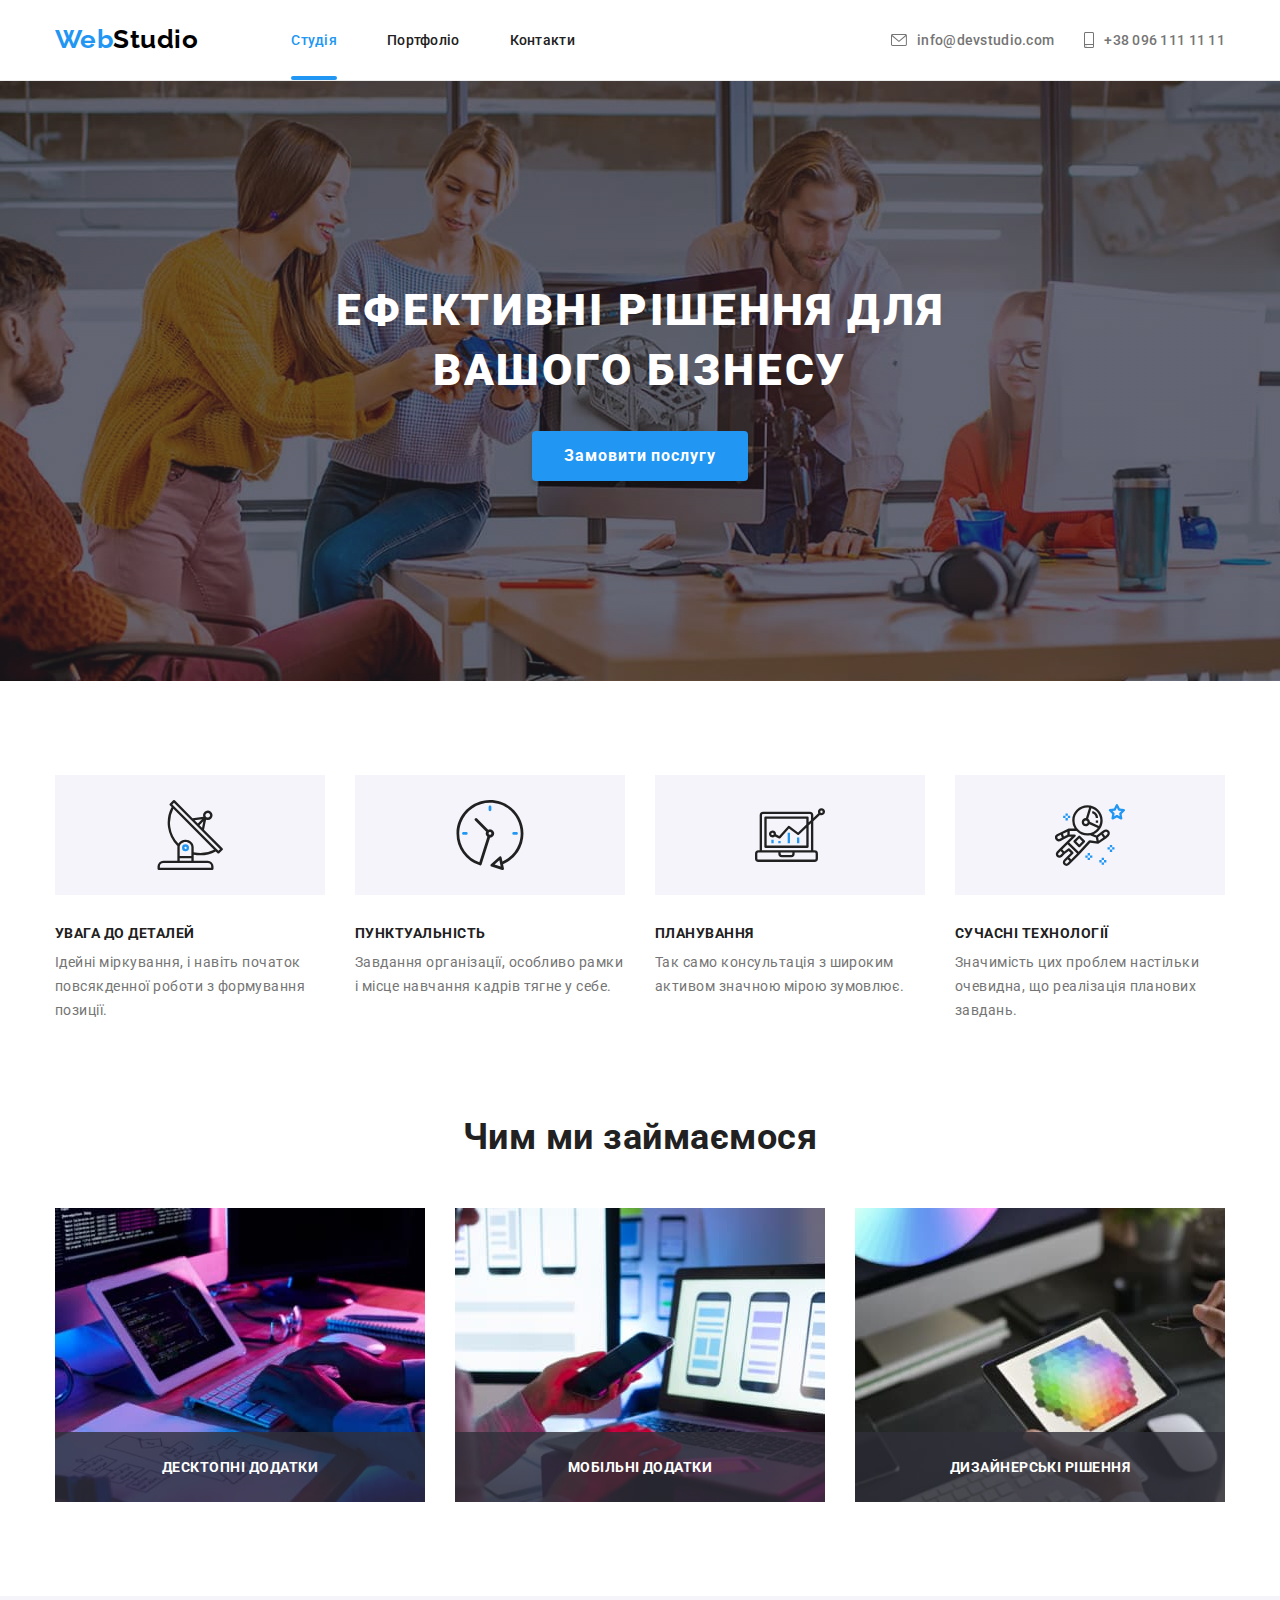
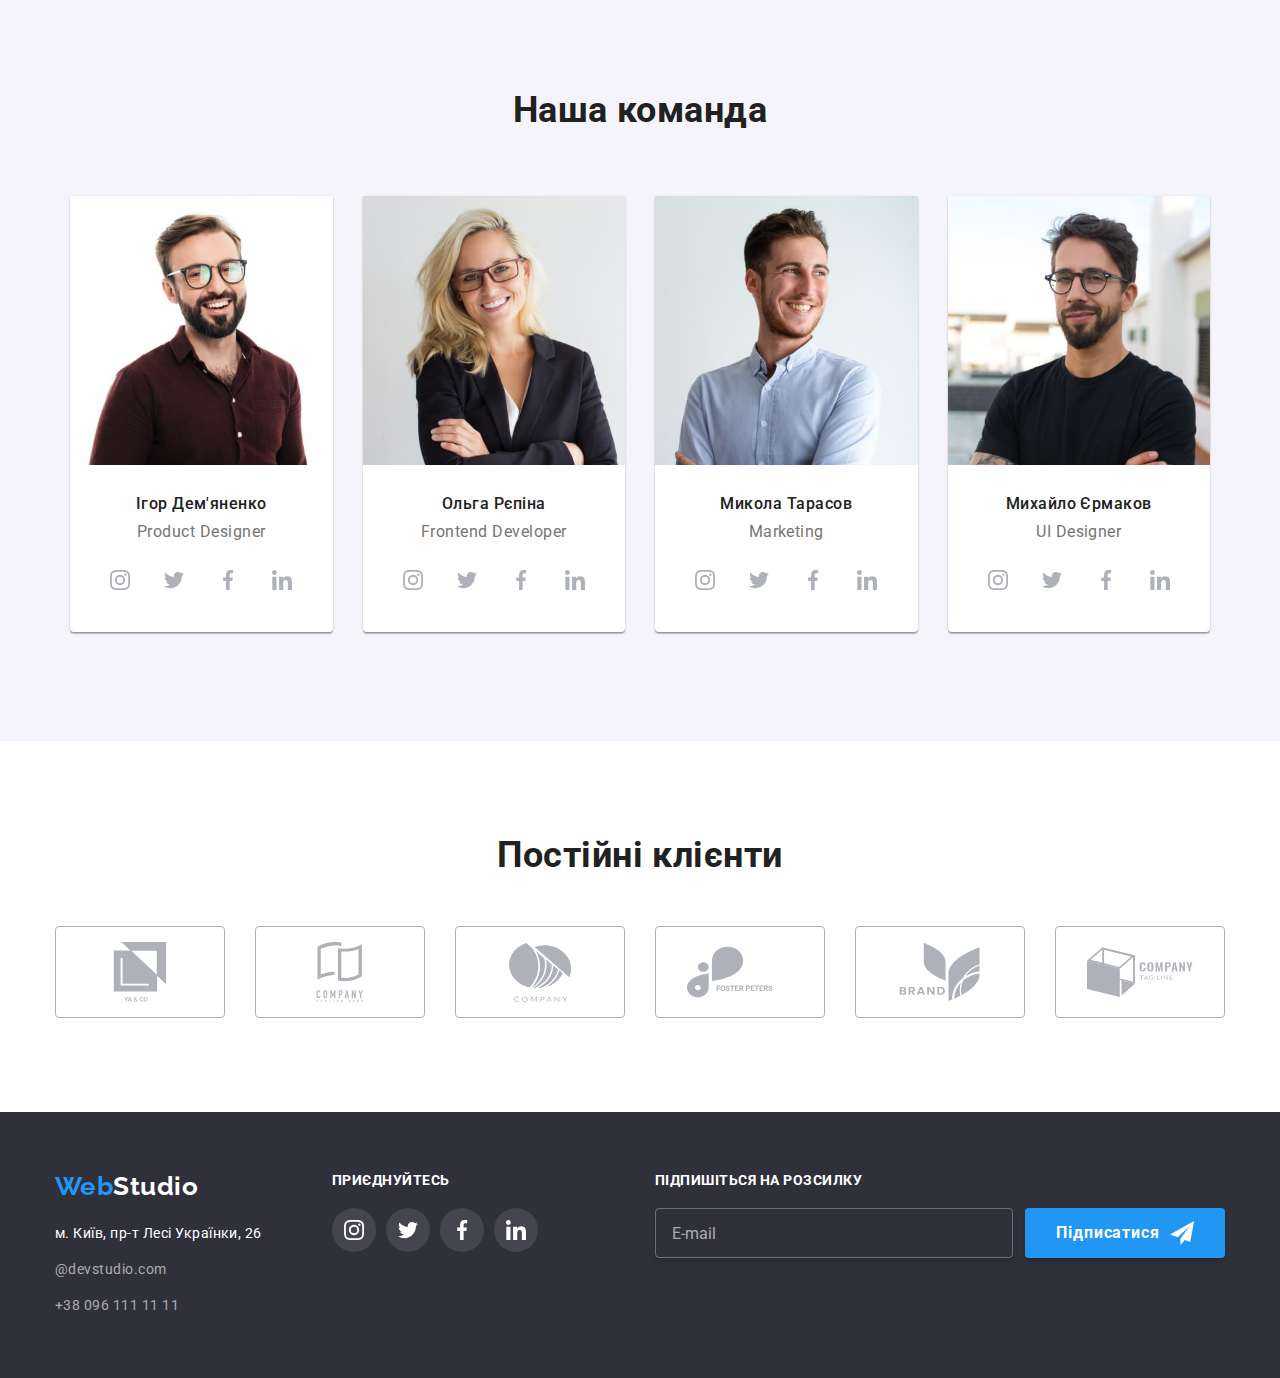
==== commit 1e895613: "hw08" ====
--- a/index.html
+++ b/index.html
@@ -66,6 +66,7 @@
                 </li>
               </ul>
             </div>
+            <div class="header-soc">
             <div class="header-address">
               <ul class="header-address__list list">
                 <li class="header-address__item">
@@ -109,6 +110,7 @@
               </li>
             </ul>
           </div>
+          </div>
         </nav>
       </div>
     </header>
--- a/css/main.min.css
+++ b/css/main.min.css
@@ -1 +1 @@
-body.menu-container-open{overflow:hidden}:root{--bg-color: #ffffff;--primary-color: #212121;--secondary-color: #757575;--logo-color-black: #000000;--black-color-light: rgba(255, 255, 255, 0.6);--white-color: #ffffff;--accent-color: #2196f3;--bg-light-color: #f5f4fa;--bg-accent-color: #2196f3;--bg-dark-color: #2f303a;--bg-hero-color: #c4c4c4;--border-header-color: #ececec;--border-color: #eee;--icon-color-defoult: #afb1b8;--bg-footer-icon-color: rgba(255, 255, 255, 0.1);--overlay-benefits-color: rgba(33, 150, 243, 0.9);--border-modal-color: rgba(33, 33, 33, 0.2);--placeholder-color: rgba(117, 117, 117, 0.5);--btn-shadow-color: rgba(0, 0, 0, 0.15);--border-modal-color:rgba(0, 0, 0, 0.1);--bg-backdrop:rgba(0, 0, 0, 0.2)}html{-webkit-box-sizing:border-box;box-sizing:border-box}body{font-family:"Roboto",sans-serif;color:var(--primary-color);letter-spacing:.03em}.container{padding-left:15px;padding-right:15px;margin-right:auto;margin-left:auto;max-width:1600px}@media screen and (min-width: 480px){.container{width:480px}}@media screen and (min-width: 768px){.container{width:768px}}@media screen and (min-width: 1200px){.container{width:1200px}}img{display:block}.list{list-style:none;padding:0;margin:0}h1,h2,h3,h4,h5,h6,p,ul,input,textarea{padding:0;margin:0}.link{text-decoration:none}textarea,input{font-size:inherit;border:none}.logo{display:block;font-family:"Raleway",sans-serif;font-weight:700;font-size:26px;color:var(--accent-color);text-decoration:none;margin-top:0;padding-top:24px;padding-bottom:25px}@media screen and (max-width: 767px){.logo{padding-top:16px;padding-bottom:16px}}.logo--dark{color:var(--logo-color-black)}.logo--light{color:var(--white-color)}.footer__logo{display:inline-block;margin-bottom:20px;margin-top:0;padding:0}.section-title{font-size:28px;text-align:center;margin-top:0;margin-bottom:30px}@media screen and (min-width: 1200px){.section-title{font-size:36px;margin-bottom:50px}}.uppertitle--medium{font-size:14px;text-transform:uppercase;color:var(--white-color);margin-bottom:20px;text-align:left}@media screen and (max-width: 1199px){.uppertitle--medium{text-align:center}}.uppertitle--medium-dark{font-size:14px;text-transform:uppercase;margin-top:0;margin-bottom:10px;text-align:center}@media screen and (min-width: 768px){.uppertitle--medium-dark{text-align:left}}.btn{display:inline-block;font-family:"Roboto",sans-serif;font-weight:700;font-size:16px;border-radius:4px;color:var(--white-color);background-color:var(--bg-accent-color);letter-spacing:.06em;height:50px;line-height:1.88;cursor:pointer;border:none}.btn--hero-btn{text-align:center;padding:10px 24px;-webkit-box-shadow:0 4px 4px 0 var(--btn-shadow-color);box-shadow:0 4px 4px 0 var(--btn-shadow-color)}@media screen and (min-width: 1200px){.btn--hero-btn{padding:10px 32px}}.btn--modal-btn{display:block;margin-left:auto;margin-right:auto;width:200px;padding:10px 52px;-webkit-box-shadow:0 4px 4px 0 var(--btn-shadow-color);box-shadow:0 4px 4px 0 var(--btn-shadow-color)}.modal-close{width:30px;height:30px;position:absolute;top:8px;right:8px;border-radius:50%;display:-webkit-box;display:-ms-flexbox;display:flex;margin-left:auto;margin-bottom:2px;-webkit-box-pack:center;-ms-flex-pack:center;justify-content:center;-webkit-box-align:center;-ms-flex-align:center;align-items:center;padding:0px;border-width:1px;border-color:var(--border-modal-color);background-color:var(--bg-color)}.modal-close__icon{fill:var(--logo-color-black);-webkit-transition:fill 250ms cubic-bezier(0.4, 0, 0.2, 1);transition:fill 250ms cubic-bezier(0.4, 0, 0.2, 1)}.modal-close:hover .modal-close__icon{fill:var(--accent-color)}.modal-close:focus .modal-close__icon{fill:var(--accent-color)}.btn--primary{height:38px;padding:6px 25px;font-weight:500;line-height:1.63;letter-spacing:.03em;background-color:var(--accent-color);-webkit-box-shadow:0 4px 4px 0 var(--btn-shadow-color);box-shadow:0 4px 4px 0 var(--btn-shadow-color)}.btn--secondary{height:38px;padding:6px 22px;font-weight:500;line-height:1.63;letter-spacing:.03em;color:var(--primary-color);background-color:var(--bg-light-color)}.btn__list{display:-webkit-box;display:-ms-flexbox;display:flex;-webkit-box-pack:center;-ms-flex-pack:center;justify-content:center;margin-bottom:40px}@media screen and (max-width: 767px){.btn__list{-ms-flex-wrap:wrap;flex-wrap:wrap;-webkit-box-pack:start;-ms-flex-pack:start;justify-content:start}}@media screen and (min-width: 767px){.btn__list{margin-bottom:30px}}@media screen and (min-width: 1200px){.btn__list{margin-bottom:50px}}.btn__item{display:-webkit-box;display:-ms-flexbox;display:flex;-webkit-box-pack:center;-ms-flex-pack:center;justify-content:center;-ms-flex-wrap:wrap;flex-wrap:wrap;margin-right:8px}@media screen and (max-width: 767px){.btn__item{margin-bottom:15px}}.btn__item:last-child{margin-right:0}.footer-btn{display:inline-block;display:-webkit-box;display:-ms-flexbox;display:flex;-webkit-box-pack:center;-ms-flex-pack:center;justify-content:center;-webkit-box-align:center;-ms-flex-align:center;align-items:center;cursor:pointer;background-color:var(--bg-accent-color);border:none;border-radius:4px;-webkit-box-shadow:0 4px 4px 0 var(--btn-shadow-color);box-shadow:0 4px 4px 0 var(--btn-shadow-color);min-width:200px;height:50px;outline:none;padding:10px 28px}@media screen and (max-width: 1199px){.footer-btn{margin-left:auto;margin-right:auto}}.footer-btn__text{text-align:center;font-family:"Roboto",sans-serif;font-weight:700;font-size:16px;line-height:1.88;letter-spacing:.06em;margin-right:10px;color:var(--white-color)}.footer-btn__icon{top:13px;right:28px;fill:var(--white-color)}.social{margin-bottom:60px}@media screen and (min-width: 768px)and (max-width: 1199px){.social{margin:0}}.social__list{display:-webkit-box;display:-ms-flexbox;display:flex;-webkit-box-pack:center;-ms-flex-pack:center;justify-content:center;gap:10px}.social__item{width:44px;height:44px}.social__link{width:100%;height:100%;border-radius:50%;display:-webkit-box;display:-ms-flexbox;display:flex;-webkit-box-align:center;-ms-flex-align:center;align-items:center;-webkit-box-pack:center;-ms-flex-pack:center;justify-content:center;-webkit-transition:background-color 250ms cubic-bezier(0.4, 0, 0.2, 1);transition:background-color 250ms cubic-bezier(0.4, 0, 0.2, 1)}.social__link:hover,.social__link:focus{background-color:var(--accent-color)}.social__link:hover .social__icon{fill:var(--white-color)}.social__link:focus .social__icon{background-color:var(--accent-color);fill:var(--white-color)}.social__link--dark{background-color:var(--bg-footer-icon-color);-webkit-transition:background-color 250ms cubic-bezier(0.4, 0, 0.2, 1);transition:background-color 250ms cubic-bezier(0.4, 0, 0.2, 1)}.social__icon{fill:var(--icon-color-defoult);-webkit-transition:fill 250ms cubic-bezier(0.4, 0, 0.2, 1);transition:fill 250ms cubic-bezier(0.4, 0, 0.2, 1)}.social__icon--white{fill:var(--white-color)}.header{position:relative}.navygation{display:-webkit-box;display:-ms-flexbox;display:flex;-webkit-box-align:center;-ms-flex-align:center;align-items:center;width:100%;z-index:1}.navygation__menu-button{display:-webkit-inline-box;display:-ms-inline-flexbox;display:inline-flex;padding:0;margin:0;border:none;background-color:rgba(0,0,0,0);margin-left:auto;z-index:1}.navygation__menu-button:hover,.navygation__menu-button:focus .navygation__icon-header-menu{fill:var(--accent-color);-webkit-transition:color 250ms cubic-bezier(0.4, 0, 0.2, 1);transition:color 250ms cubic-bezier(0.4, 0, 0.2, 1)}.navygation__menu-button .navygation__icon-header-close{display:none}.navygation__menu-button.is-open .navygation__icon-header-close{display:block}.navygation__menu-button.is-open .navygation__icon-header-menu{display:none}@media screen and (min-width: 768px){.navygation__menu-button{display:none}}.header-nav__list{margin-bottom:306px}@media screen and (min-width: 768px){.header-nav__list{margin-bottom:0;display:-webkit-box;display:-ms-flexbox;display:flex}}.header-nav__link{font-weight:500;font-size:40px;letter-spacing:.02em;color:var(--primary-color);-webkit-transition:color 250ms cubic-bezier(0.4, 0, 0.2, 1);transition:color 250ms cubic-bezier(0.4, 0, 0.2, 1)}@media screen and (min-width: 768px){.header-nav__link{display:block;color:inherit;font-size:14px;font-weight:500;letter-spacing:.02em;padding-top:32px;padding-bottom:32px}}@media screen and (max-width: 767px){.header-nav__item{margin-bottom:32px}}@media screen and (min-width: 768px){.header-nav__item{margin-right:50px}}.header-nav__item:last-child{margin-right:0}.header-nav__link--current{display:block;position:relative;color:var(--accent-color)}@media screen and (min-width: 768px){.header-nav__link--current::after{content:" ";position:absolute;left:0;bottom:0;display:block;width:100%;height:4px;border-radius:2px;background-color:var(--accent-color)}}.header-nav__link:hover{color:var(--accent-color)}.header-nav__link:focus{color:var(--accent-color)}.social-list{display:-webkit-box;display:-ms-flexbox;display:flex;margin-top:64px}@media screen and (max-width: 479px){.social-list{-ms-flex-wrap:wrap;flex-wrap:wrap;margin-top:50px}}.social-list__link{font-size:18px;line-height:1.22;letter-spacing:.02em;color:var(--accent-color)}.social-list__separator{margin:0 10px}@media screen and (min-width: 768px){.social-list{display:none}}@media screen and (max-width: 767px){.menu-container{display:none;position:absolute;top:0;left:0;width:100%;height:100vh;background-color:var(--bg-color);padding:40px}.menu-container.is-open{display:block;overflow-y:scroll}}@media screen and (min-width: 768px){.menu-container{display:-webkit-box;display:-ms-flexbox;display:flex;-webkit-box-align:center;-ms-flex-align:center;align-items:center;-webkit-box-flex:1;-ms-flex-positive:1;flex-grow:1;-webkit-box-pack:justify;-ms-flex-pack:justify;justify-content:space-between;margin-left:87px}}@media screen and (min-width: 768px){.menu-container{margin-left:93px}}.footer-form{margin-left:auto}.footer-form__input{margin-bottom:20px}@media screen and (max-width: 767px){.footer-form__input{display:block}}@media screen and (min-width: 768px){.footer-form__input{margin-bottom:0}}@media screen and (min-width: 1200px){.footer-form__input{display:-webkit-box;display:-ms-flexbox;display:flex}}.footer-form__text{width:358px;height:50px;outline:rgba(0,0,0,0);border:1px solid rgba(255,255,255,.3);border-radius:4px;width:358px;height:50px;padding:16px;-webkit-box-shadow:0 4px 4px 0 var(--btn-shadow-color);box-shadow:0 4px 4px 0 var(--btn-shadow-color);background:rgba(33,150,243,0);margin:0;margin-right:12px;font-weight:400;font-size:16px;line-height:1.25;color:var(--white-color);-webkit-transition:border-color 250ms cubic-bezier(0.4, 0, 0.2, 1);transition:border-color 250ms cubic-bezier(0.4, 0, 0.2, 1)}@media screen and (max-width: 479px){.footer-form__text{width:100%}}@media screen and (min-width: 480px){.footer-form__text{width:450px}}@media screen and (min-width: 1200px){.footer-form__text{width:358px}}@media screen and (max-width: 767px){.footer-form__text{margin-bottom:20px}}@media screen and (min-width: 768px)and (max-width: 1199px){.footer-form__text{display:block;margin-left:auto;margin-right:auto;margin-bottom:20px}}@media screen and (min-width: 1200px){.footer-form__text{display:-webkit-box;display:-ms-flexbox;display:flex}}.footer-form__text::-webkit-input-placeholder{color:var(--black-color-light)}.footer-form__text::-moz-placeholder{color:var(--black-color-light)}.footer-form__text:-ms-input-placeholder{color:var(--black-color-light)}.footer-form__text::-ms-input-placeholder{color:var(--black-color-light)}.footer-form__text::placeholder{color:var(--black-color-light)}.footer-form__text:focus{border-color:var(--white-color)}.footer-form__text:hover{border-color:var(--white-color)}.backdrop{position:fixed;top:0;width:100%;height:100%;background:var(--bg-backdrop);-webkit-transition:opacity 300ms linear,visibility 300ms linear;transition:opacity 300ms linear,visibility 300ms linear;overflow-y:scroll}.backdrop.is-hidden .modal{-webkit-transform:translate(-50%, -50%) scale(0);transform:translate(-50%, -50%) scale(0)}.is-hidden{visibility:none;opacity:0;pointer-events:none}.modal{position:absolute;top:50%;left:50%;-webkit-transform:translate(-50%, -50%) scale(1);transform:translate(-50%, -50%) scale(1);-webkit-transition:-webkit-transform 300ms linear;transition:-webkit-transform 300ms linear;transition:transform 300ms linear;transition:transform 300ms linear, -webkit-transform 300ms linear;border-radius:4px;width:450px;-webkit-box-shadow:0 2px 1px 0 rgba(0,0,0,.2),0 1px 1px 0 rgba(0,0,0,.14),0 1px 3px 0 rgba(0,0,0,.12);box-shadow:0 2px 1px 0 rgba(0,0,0,.2),0 1px 1px 0 rgba(0,0,0,.14),0 1px 3px 0 rgba(0,0,0,.12);background:var(--bg-color)}@media screen and (min-width: 1200px){.modal{width:528px}}.modal-form{display:block;width:100%;padding:40px 40px}.modal-form__label{display:block;font-weight:400;font-size:12px;letter-spacing:.01em;color:var(--secondary-color);margin-bottom:4px}.modal-form__input{height:40px;display:block;text-align:left;border:1px solid var(--border-modal-color);border-radius:4px;width:100%;padding-top:11px;padding-bottom:11px;padding-left:42px;padding-right:12px;outline:rgba(0,0,0,0);-webkit-transition:border-color 250ms cubic-bezier(0.4, 0, 0.2, 1);transition:border-color 250ms cubic-bezier(0.4, 0, 0.2, 1);margin-bottom:10px}.modal-form__field{position:relative}.modal-form__icon{position:absolute;display:inline-block;top:50%;left:12px;-webkit-transform:translateY(-50%);transform:translateY(-50%);-webkit-transition:fill 250ms cubic-bezier(0.4, 0, 0.2, 1);transition:fill 250ms cubic-bezier(0.4, 0, 0.2, 1)}.modal-form__input:hover+.modal-form__icon{fill:var(--bg-accent-color)}.modal-form__input:focus+.modal-form__icon{fill:var(--bg-accent-color)}.modal-form__input:focus,.modal-form__comment:focus{border-color:var(--bg-accent-color)}.modal-form__input:hover,.modal-form__comment:hover{border-color:var(--bg-accent-color)}.modal-form__input::-webkit-input-placeholder, .modal-form__comment::-webkit-input-placeholder{font-weight:400;font-size:12px;letter-spacing:.01em;color:var(--placeholder-color)}.modal-form__input::-moz-placeholder, .modal-form__comment::-moz-placeholder{font-weight:400;font-size:12px;letter-spacing:.01em;color:var(--placeholder-color)}.modal-form__input:-ms-input-placeholder, .modal-form__comment:-ms-input-placeholder{font-weight:400;font-size:12px;letter-spacing:.01em;color:var(--placeholder-color)}.modal-form__input::-ms-input-placeholder, .modal-form__comment::-ms-input-placeholder{font-weight:400;font-size:12px;letter-spacing:.01em;color:var(--placeholder-color)}.modal-form__input::placeholder,.modal-form__comment::placeholder{font-weight:400;font-size:12px;letter-spacing:.01em;color:var(--placeholder-color)}.modal-form__comment{border:1px solid var(--border-modal-color);border-radius:4px;width:100%;min-height:120px;resize:none;padding:12px 16px;outline:rgba(0,0,0,0);margin-bottom:20px}.modal-form__policy{position:relative;display:-webkit-box;display:-ms-flexbox;display:flex;-webkit-box-align:center;-ms-flex-align:center;align-items:center;margin-left:13px;margin-bottom:30px}.modal-form__check-text{display:block;font-weight:400;font-size:12px;line-height:1.71;letter-spacing:.03em;color:var(--secondary-color)}@media screen and (min-width: 1200px){.modal-form__check-text{font-size:14px}}.modal-form__check-conditions{display:inline-block;text-decoration:underline;-webkit-text-decoration-skip-ink:none;text-decoration-skip-ink:none;color:var(--accent-color);font-weight:400;font-size:12px}@media screen and (min-width: 1200px){.modal-form__check-conditions{font-size:14px;line-height:1.71;letter-spacing:.03em}}.modal-form .modal-title{display:block;font-size:20px;text-align:center;margin-bottom:12px}@media screen and (max-width: 1199px){.modal-form .modal-title{max-width:370px;margin-left:auto;margin-right:auto}}.chechbox-text{display:inline-block}.checkbox{position:absolute;-webkit-appearance:none;-moz-appearance:none;appearance:none}.checkbox:focus+.ckeckbox-icon{border-color:var(--accent-color)}.checkbox:hover+.ckeckbox-icon{border-color:var(--accent-color)}.checkbox:checked+.ckeckbox-icon{background-color:var(--bg-accent-color);border-color:var(--accent-color)}.ckeckbox-icon{width:16px;height:15px;background-color:var(--white-color);border:2px solid var(--primary-color);border-radius:2px;margin-right:7px;fill:var(--white-color);-webkit-transition:border-color 250ms cubic-bezier(0.4, 0, 0.2, 1);transition:border-color 250ms cubic-bezier(0.4, 0, 0.2, 1)}.header{background-color:var(--bg-color);border-bottom:1px solid var(--border-header-color)}.header__container{display:-webkit-box;display:-ms-flexbox;display:flex;-webkit-box-align:center;-ms-flex-align:center;align-items:center}@media screen and (min-width: 1200px){.header-address{display:-webkit-box;display:-ms-flexbox;display:flex}}.header-address__list{display:-webkit-box;display:-ms-flexbox;display:flex;-webkit-box-orient:vertical;-webkit-box-direction:reverse;-ms-flex-direction:column-reverse;flex-direction:column-reverse}@media screen and (min-width: 768px){.header-address__list{display:block}}@media screen and (min-width: 1200px){.header-address__list{display:-webkit-box;display:-ms-flexbox;display:flex;-webkit-box-orient:horizontal;-webkit-box-direction:normal;-ms-flex-direction:row;flex-direction:row}}@media screen and (min-width: 768px){.header-address__item{display:-webkit-box;display:-ms-flexbox;display:flex}}@media screen and (min-width: 1200px){.header-address__item{margin-bottom:0}}@media screen and (min-width: 1200px){.header-address__item:not(:last-child){margin-right:30px;margin-bottom:0}}@media screen and (max-width: 767px){.header-address__item:not(:first-child){margin-bottom:32px}}@media screen and (min-width: 768px)and (max-width: 1199px){.header-address__item:not(:last-child){margin-bottom:10px;margin-right:0}}.header-address__icon{display:none}@media screen and (min-width: 768px){.header-address__icon{display:-webkit-box;display:-ms-flexbox;display:flex;margin-right:10px;fill:var(--secondary-color);-webkit-transition:fill 250ms cubic-bezier(0.4, 0, 0.2, 1);transition:fill 250ms cubic-bezier(0.4, 0, 0.2, 1)}}.header-address__link:hover .header-address__icon,.header-address__link:focus .header-address__icon{fill:var(--accent-color)}.header-address__link:hover,.header-address__link:focus{color:var(--accent-color)}.header-address__link{-webkit-box-align:center;-ms-flex-align:center;align-items:center;font-size:24px;letter-spacing:.02em;color:var(--secondary-color)}@media screen and (min-width: 768px){.header-address__link{display:-webkit-box;display:-ms-flexbox;display:flex;font-size:12px}}@media screen and (min-width: 1200px){.header-address__link{font-size:14px;padding-top:32px;padding-bottom:32px}}@media screen and (max-width: 479px){.header-address__link--accent{color:#2196f3;font-size:26px}}@media screen and (min-width: 480px)and (max-width: 767px){.header-address__link--accent{color:#2196f3;font-size:34px}}.hero{margin:0 auto;background-color:var(--bg-dark-color);text-align:center;padding-bottom:118px;padding-top:118px}@media screen and (min-width: 1200px){.hero{padding-top:200px;padding-bottom:200px}}@media screen and (max-width: 479px){.hero{background-image:-webkit-gradient(linear, left top, right top, from(rgba(47, 48, 58, 0.4)), to(rgba(47, 48, 58, 0.4))),url(../images/mobile/hero-bg-img-M.jpg);background-image:linear-gradient(to right, rgba(47, 48, 58, 0.4), rgba(47, 48, 58, 0.4)),url(../images/mobile/hero-bg-img-M.jpg);background-repeat:no-repeat;background-position:center}}@media screen and (max-width: 479px)and (min-device-pixel-ratio: 2),screen and (max-width: 479px)and (-webkit-min-device-pixel-ratio: 2),screen and (max-width: 479px)and (min-resolution: 192dpi),screen and (max-width: 479px)and (min-resolution: 2dppx){.hero{background-image:-webkit-gradient(linear, left top, right top, from(rgba(47, 48, 58, 0.4)), to(rgba(47, 48, 58, 0.4))),url(../images/mobile/hero-bg-img-2x-M.jpg);background-image:linear-gradient(to right, rgba(47, 48, 58, 0.4), rgba(47, 48, 58, 0.4)),url(../images/mobile/hero-bg-img-2x-M.jpg);background-repeat:no-repeat;background-position:center}}@media screen and (min-width: 480px)and (max-width: 767px){.hero{background-image:-webkit-gradient(linear, left top, right top, from(rgba(47, 48, 58, 0.4)), to(rgba(47, 48, 58, 0.4))),url(../images/tab/hero-bg-img-T.jpg);background-image:linear-gradient(to right, rgba(47, 48, 58, 0.4), rgba(47, 48, 58, 0.4)),url(../images/tab/hero-bg-img-T.jpg);background-repeat:no-repeat;background-position:center}}@media screen and (min-width: 480px)and (max-width: 767px)and (min-device-pixel-ratio: 2),screen and (min-width: 480px)and (max-width: 767px)and (-webkit-min-device-pixel-ratio: 2),screen and (min-width: 480px)and (max-width: 767px)and (min-resolution: 192dpi),screen and (min-width: 480px)and (max-width: 767px)and (min-resolution: 2dppx){.hero{background-image:-webkit-gradient(linear, left top, right top, from(rgba(47, 48, 58, 0.4)), to(rgba(47, 48, 58, 0.4))),url(../images/tab/hero-bg-img-2x-T.jpg);background-image:linear-gradient(to right, rgba(47, 48, 58, 0.4), rgba(47, 48, 58, 0.4)),url(../images/tab/hero-bg-img-2x-T.jpg);background-repeat:no-repeat;background-position:center}}@media screen and (min-width: 768px){.hero{background-image:-webkit-gradient(linear, left top, right top, from(rgba(47, 48, 58, 0.4)), to(rgba(47, 48, 58, 0.4))),url(../images/desktop/hero-bg-img-D.jpg);background-image:linear-gradient(to right, rgba(47, 48, 58, 0.4), rgba(47, 48, 58, 0.4)),url(../images/desktop/hero-bg-img-D.jpg);background-repeat:no-repeat;background-position:center;max-width:1600px}}@media screen and (min-width: 768px)and (min-device-pixel-ratio: 2),screen and (min-width: 768px)and (-webkit-min-device-pixel-ratio: 2),screen and (min-width: 768px)and (min-resolution: 192dpi),screen and (min-width: 768px)and (min-resolution: 2dppx){.hero{background-image:-webkit-gradient(linear, left top, right top, from(rgba(47, 48, 58, 0.4)), to(rgba(47, 48, 58, 0.4))),url(../images/desktop/hero-bg-img-2x-D.jpg);background-image:linear-gradient(to right, rgba(47, 48, 58, 0.4), rgba(47, 48, 58, 0.4)),url(../images/desktop/hero-bg-img-2x-D.jpg);background-repeat:no-repeat;background-position:center}}.hero__title{font-weight:900;font-size:26px;line-height:1.36;letter-spacing:.06em;text-transform:uppercase;text-align:center;color:var(--white-color);margin-top:0;margin-bottom:30px;max-width:360px;margin-right:auto;margin-left:auto}@media screen and (min-width: 1200px){.hero__title{font-size:44px;max-width:696px;line-height:1.36}}.features{padding-top:60px;padding-bottom:60px}@media screen and (min-width: 1200px){.features{padding-top:94px;padding-bottom:94px}}@media screen and (min-width: 768px){.features__list{display:-webkit-box;display:-ms-flexbox;display:flex;-ms-flex-wrap:wrap;flex-wrap:wrap;margin:-15px}}@media screen and (max-width: 767px){.features__item:not(:last-child){margin-bottom:30px}}@media screen and (min-width: 768px){.features__item{width:calc((100% - 60px)/2);margin:15px}}@media screen and (min-width: 1200px){.features__item{width:calc((100% - 120px)/4)}}.features__text{font-size:14px;line-height:1.71;color:var(--secondary-color);padding-top:0;padding-bottom:0;margin:0}.features__img{display:-webkit-box;display:-ms-flexbox;display:flex;height:120px;margin-bottom:30px;-webkit-box-pack:center;-ms-flex-pack:center;justify-content:center;-webkit-box-align:center;-ms-flex-align:center;align-items:center;background-color:var(--bg-light-color)}.work{margin:0 auto;padding-bottom:94px}@media screen and (max-width: 1199px){.work{display:none}}.work__list{display:-webkit-box;display:-ms-flexbox;display:flex}.work__item{margin-right:30px}.work__item:last-child{margin-right:0}.work__thumb{position:relative;display:-webkit-box;display:-ms-flexbox;display:flex;-webkit-box-pack:center;-ms-flex-pack:center;justify-content:center}.work__label{display:block;font-size:14px;text-transform:uppercase;-webkit-box-pack:center;-ms-flex-pack:center;justify-content:center;text-align:center;color:var(--white-color);padding-bottom:27px;position:absolute;bottom:0}.work__thumb::before{content:"";display:-webkit-box;display:-ms-flexbox;display:flex;width:100%;height:70px;background:rgba(47,48,58,.8);position:absolute;left:0;bottom:0}.team{margin:0 auto;background-color:var(--bg-light-color);padding-top:60px;padding-bottom:60px}@media screen and (min-width: 1200px){.team{padding-top:94px;padding-bottom:94px}}.team__list{text-align:center;margin-right:auto;margin-left:auto}@media screen and (min-width: 768px){.team__list{display:-webkit-box;display:-ms-flexbox;display:flex;-ms-flex-wrap:wrap;flex-wrap:wrap;bottom:-15px}}.team__item{border-radius:0 0 4px 4px;-webkit-box-shadow:0 2px 1px 0 rgba(0,0,0,.2),0 1px 1px 0 rgba(0,0,0,.14),0 1px 3px 0 rgba(0,0,0,.12);box-shadow:0 2px 1px 0 rgba(0,0,0,.2),0 1px 1px 0 rgba(0,0,0,.14),0 1px 3px 0 rgba(0,0,0,.12);background:var(--white-color)}@media screen and (max-width: 767px){.team__item:not(:last-child){margin-bottom:30px}}@media screen and (min-width: 768px){.team__item{width:calc((100% - 60px)/2);margin:15px}}@media screen and (min-width: 1200px){.team__item{width:calc((100% - 120px)/4)}}.team__position{padding-top:30px;padding-bottom:30px}.team__name{font-size:inherit;font-weight:500;text-align:center;margin-top:0;margin-bottom:10px;padding-top:0;padding-right:0}.team__title{display:block;text-align:center;color:var(--secondary-color);font-size:inherit;margin-top:0;margin-bottom:16px}.team__image{width:100%}.customers{padding-top:60px;padding-bottom:60px}@media screen and (min-width: 1200px){.customers{padding-top:94px;padding-bottom:94px}}.customers__list{display:-webkit-box;display:-ms-flexbox;display:flex;-ms-flex-wrap:wrap;flex-wrap:wrap;margin:-15px}.customers__item{height:92px;width:calc((100% - 60px)/2);margin:15px}@media screen and (min-width: 768px){.customers__item{width:calc((100% - 90px)/3)}}@media screen and (min-width: 1200px){.customers__item{width:calc((100% - 180px)/6)}}.customers__link{width:100%;height:100%;display:-webkit-box;display:-ms-flexbox;display:flex;-webkit-box-pack:center;-ms-flex-pack:center;justify-content:center;-webkit-box-align:center;-ms-flex-align:center;align-items:center;border:1px solid var(--icon-color-defoult);border-radius:4px;-webkit-transition:border-color 250ms cubic-bezier(0.4, 0, 0.2, 1);transition:border-color 250ms cubic-bezier(0.4, 0, 0.2, 1)}.customers__icon{width:106px;height:60px;fill:var(--icon-color-defoult);-webkit-transition:fill 250ms cubic-bezier(0.4, 0, 0.2, 1);transition:fill 250ms cubic-bezier(0.4, 0, 0.2, 1)}.customers__link:hover,.customers__link:focus{border-color:var(--accent-color)}.customers__link:hover .customers__icon,.customers__link:focus .customers__icon{fill:var(--accent-color)}.benefits{background-color:gray;margin-left:auto;margin-right:auto;padding-top:60px;padding-bottom:60px}@media screen and (min-width: 1200px){.benefits{padding-top:94px;padding-bottom:94px}}@media screen and (max-width: 767px){.benefits__list{display:block}}@media screen and (min-width: 768px){.benefits__list{display:-webkit-box;display:-ms-flexbox;display:flex;-ms-flex-wrap:wrap;flex-wrap:wrap}}.benefits__item{margin-bottom:30px}@media screen and (min-width: 768px){.benefits__item{width:calc((100% - 30px)/2);margin-right:30px;display:-webkit-box;display:-ms-flexbox;display:flex;-webkit-box-orient:vertical;-webkit-box-direction:normal;-ms-flex-direction:column;flex-direction:column}}@media screen and (min-width: 1200px){.benefits__item{width:calc((100% - 60px)/3)}}@media screen and (min-width: 768px)and (max-width: 1199px){.benefits__item:nth-child(2n){margin-right:0}}@media screen and (min-width: 1200px){.benefits__item:nth-child(3n){margin-right:0}}@media screen and (min-width: 1200px){.benefits__item:nth-last-child(-n+3){margin-bottom:0}}.benefits__link{margin-right:auto;margin-left:auto;display:block;-webkit-box-align:center;-ms-flex-align:center;align-items:center;border:1px solid var(--border-color);background:var(--bg-color);-webkit-transition:-webkit-box-shadow 250ms cubic-bezier(0.4, 0, 0.2, 1);transition:-webkit-box-shadow 250ms cubic-bezier(0.4, 0, 0.2, 1);transition:box-shadow 250ms cubic-bezier(0.4, 0, 0.2, 1);transition:box-shadow 250ms cubic-bezier(0.4, 0, 0.2, 1), -webkit-box-shadow 250ms cubic-bezier(0.4, 0, 0.2, 1);border-right:1px solid var(--border-color);border-bottom:1px solid var(--border-color);border-left:1px solid var(--border-color)}@media screen and (max-width: 479px){.benefits__link{max-width:370px}}@media screen and (min-width: 480px){.benefits__link{width:450px}}@media screen and (min-width: 768px){.benefits__link{width:354px;-webkit-box-flex:1;-ms-flex-positive:1;flex-grow:1}}@media screen and (min-width: 1200px){.benefits__link{width:370px}}.benefits__link:hover{-webkit-box-shadow:1px 4px 6px 0 rgba(0,0,0,.16),0 4px 4px 0 rgba(0,0,0,.06),0 1px 1px 0 rgba(0,0,0,.12);box-shadow:1px 4px 6px 0 rgba(0,0,0,.16),0 4px 4px 0 rgba(0,0,0,.06),0 1px 1px 0 rgba(0,0,0,.12)}@media screen and (max-width: 479px){.benefits__image{width:100%}}@media screen and (min-width: 480px)and (max-width: 767px){.benefits__image{width:450px}}@media screen and (min-width: 768px){.benefits__image{width:354px}}@media screen and (min-width: 1200px){.benefits__image{width:370px}}.benefits__title{display:block;color:var(--primary-color);font-size:18px;line-height:2;letter-spacing:.06em;margin-bottom:4px}.benefits__subtitle{font-size:16px;line-height:1.88;color:var(--secondary-color);font-weight:400}.benefits__thumb{position:relative;overflow:hidden}.benefits__thumb-text{position:absolute;top:0;left:0;-webkit-transform:translateY(100%);transform:translateY(100%);-webkit-transition:-webkit-transform 250ms cubic-bezier(0.4, 0, 0.2, 1);transition:-webkit-transform 250ms cubic-bezier(0.4, 0, 0.2, 1);transition:transform 250ms cubic-bezier(0.4, 0, 0.2, 1);transition:transform 250ms cubic-bezier(0.4, 0, 0.2, 1), -webkit-transform 250ms cubic-bezier(0.4, 0, 0.2, 1);font-size:18px;line-height:1.56;color:#fff;padding:63px 24px;background:var(--overlay-benefits-color);height:100%}.benefits__item:hover .benefits__thumb-text{-webkit-transform:translateY(0);transform:translateY(0)}.benefits__title-group{padding:20px 24px}.footecontainer{display:-webkit-box;display:-ms-flexbox;display:flex}.footer{display:-webkit-box;display:-ms-flexbox;display:flex;margin:0 auto;background-color:var(--bg-dark-color);padding-top:60px;padding-bottom:60px}@media screen and (max-width: 767px){.footer{display:block;text-align:center}}@media screen and (min-width: 1200px){.footer__container{display:-webkit-box;display:-ms-flexbox;display:flex}}@media screen and (min-width: 768px)and (max-width: 1199px){.footer-nav{display:-webkit-box;display:-ms-flexbox;display:flex;-ms-flex-pack:distribute;justify-content:space-around;-webkit-box-align:start;-ms-flex-align:start;align-items:flex-start;margin-bottom:60px}}@media screen and (min-width: 1200px){.footer-nav{display:-webkit-box;display:-ms-flexbox;display:flex}}@media screen and (min-width: 768px)and (max-width: 1199px){.footer-main{display:block;text-align:center}}@media screen and (min-width: 1200px){.footer-main{margin-right:70px}}.address{font-style:normal;font-weight:400;line-height:1.71}@media screen and (max-width: 767px){.address{margin-bottom:60px}}.address__name{color:var(--white-color);font-size:14px;line-height:1.71;margin-bottom:8px;margin-top:0;padding-top:0;padding-bottom:0}@media screen and (min-width: 1200px){.address__name{margin-bottom:9px}}.address__link{color:var(--black-color-light);font-size:14px;font-weight:400;line-height:1.71;padding-top:0;padding-bottom:0}.address__item{margin-bottom:8px}@media screen and (min-width: 768px){.address__item{margin-bottom:9px}}.address__item:last-child{margin-bottom:0}/*# sourceMappingURL=main.min.css.map */+body.menu-container-open{overflow:hidden}:root{--bg-color: #ffffff;--primary-color: #212121;--secondary-color: #757575;--logo-color-black: #000000;--black-color-light: rgba(255, 255, 255, 0.6);--white-color: #ffffff;--accent-color: #2196f3;--bg-light-color: #f5f4fa;--bg-accent-color: #2196f3;--bg-dark-color: #2f303a;--bg-hero-color: #c4c4c4;--border-header-color: #ececec;--border-color: #eee;--icon-color-defoult: #afb1b8;--bg-footer-icon-color: rgba(255, 255, 255, 0.1);--overlay-benefits-color: rgba(33, 150, 243, 0.9);--border-modal-color: rgba(33, 33, 33, 0.2);--placeholder-color: rgba(117, 117, 117, 0.5);--btn-shadow-color: rgba(0, 0, 0, 0.15);--border-modal-color:rgba(0, 0, 0, 0.1);--bg-backdrop:rgba(0, 0, 0, 0.2)}html{-webkit-box-sizing:border-box;box-sizing:border-box}body{font-family:"Roboto",sans-serif;color:var(--primary-color);letter-spacing:.03em}.container{padding-left:15px;padding-right:15px;margin-right:auto;margin-left:auto;max-width:1600px}@media screen and (min-width: 480px){.container{width:480px}}@media screen and (min-width: 768px){.container{width:768px}}@media screen and (min-width: 1200px){.container{width:1200px}}img{display:block}.list{list-style:none;padding:0;margin:0}h1,h2,h3,h4,h5,h6,p,ul,input,textarea{padding:0;margin:0}.link{text-decoration:none}textarea,input{font-size:inherit;border:none}.logo{display:block;font-family:"Raleway",sans-serif;font-weight:700;font-size:26px;color:var(--accent-color);text-decoration:none;margin-top:0;padding-top:24px;padding-bottom:25px}@media screen and (max-width: 767px){.logo{padding-top:16px;padding-bottom:16px}}.logo--dark{color:var(--logo-color-black)}.logo--light{color:var(--white-color)}.footer__logo{display:inline-block;margin-bottom:20px;margin-top:0;padding:0}.section-title{font-size:28px;text-align:center;margin-top:0;margin-bottom:30px}@media screen and (min-width: 1200px){.section-title{font-size:36px;margin-bottom:50px}}.uppertitle--medium{font-size:14px;text-transform:uppercase;color:var(--white-color);margin-bottom:20px;text-align:left}@media screen and (max-width: 1199px){.uppertitle--medium{text-align:center}}.uppertitle--medium-dark{font-size:14px;text-transform:uppercase;margin-top:0;margin-bottom:10px;text-align:center}@media screen and (min-width: 768px){.uppertitle--medium-dark{text-align:left}}.btn{display:inline-block;font-family:"Roboto",sans-serif;font-weight:700;font-size:16px;border-radius:4px;color:var(--white-color);background-color:var(--bg-accent-color);letter-spacing:.06em;height:50px;line-height:1.88;cursor:pointer;border:none}.btn--hero-btn{text-align:center;padding:10px 24px;-webkit-box-shadow:0 4px 4px 0 var(--btn-shadow-color);box-shadow:0 4px 4px 0 var(--btn-shadow-color)}@media screen and (min-width: 1200px){.btn--hero-btn{padding:10px 32px}}.btn--modal-btn{display:block;margin-left:auto;margin-right:auto;width:200px;padding:10px 52px;-webkit-box-shadow:0 4px 4px 0 var(--btn-shadow-color);box-shadow:0 4px 4px 0 var(--btn-shadow-color)}.modal-close{width:30px;height:30px;position:absolute;top:8px;right:8px;border-radius:50%;display:-webkit-box;display:-ms-flexbox;display:flex;margin-left:auto;margin-bottom:2px;-webkit-box-pack:center;-ms-flex-pack:center;justify-content:center;-webkit-box-align:center;-ms-flex-align:center;align-items:center;padding:0px;border-width:1px;border-color:var(--border-modal-color);background-color:var(--bg-color)}.modal-close__icon{fill:var(--logo-color-black);-webkit-transition:fill 250ms cubic-bezier(0.4, 0, 0.2, 1);transition:fill 250ms cubic-bezier(0.4, 0, 0.2, 1)}.modal-close:hover .modal-close__icon{fill:var(--accent-color)}.modal-close:focus .modal-close__icon{fill:var(--accent-color)}.btn--primary{height:38px;padding:6px 25px;font-weight:500;line-height:1.63;letter-spacing:.03em;background-color:var(--accent-color);-webkit-box-shadow:0 4px 4px 0 var(--btn-shadow-color);box-shadow:0 4px 4px 0 var(--btn-shadow-color)}.btn--secondary{height:38px;padding:6px 22px;font-weight:500;line-height:1.63;letter-spacing:.03em;color:var(--primary-color);background-color:var(--bg-light-color)}.btn__list{display:-webkit-box;display:-ms-flexbox;display:flex;-webkit-box-pack:center;-ms-flex-pack:center;justify-content:center;margin-bottom:40px}@media screen and (max-width: 767px){.btn__list{-ms-flex-wrap:wrap;flex-wrap:wrap;-webkit-box-pack:start;-ms-flex-pack:start;justify-content:start}}@media screen and (min-width: 767px){.btn__list{margin-bottom:30px}}@media screen and (min-width: 1200px){.btn__list{margin-bottom:50px}}.btn__item{display:-webkit-box;display:-ms-flexbox;display:flex;-webkit-box-pack:center;-ms-flex-pack:center;justify-content:center;-ms-flex-wrap:wrap;flex-wrap:wrap;margin-right:8px}@media screen and (max-width: 767px){.btn__item{margin-bottom:15px}}.btn__item:last-child{margin-right:0}.footer-btn{display:inline-block;display:-webkit-box;display:-ms-flexbox;display:flex;-webkit-box-pack:center;-ms-flex-pack:center;justify-content:center;-webkit-box-align:center;-ms-flex-align:center;align-items:center;cursor:pointer;background-color:var(--bg-accent-color);border:none;border-radius:4px;-webkit-box-shadow:0 4px 4px 0 var(--btn-shadow-color);box-shadow:0 4px 4px 0 var(--btn-shadow-color);min-width:200px;height:50px;outline:none;padding:10px 28px}@media screen and (max-width: 1199px){.footer-btn{margin-left:auto;margin-right:auto}}.footer-btn__text{text-align:center;font-family:"Roboto",sans-serif;font-weight:700;font-size:16px;line-height:1.88;letter-spacing:.06em;margin-right:10px;color:var(--white-color)}.footer-btn__icon{top:13px;right:28px;fill:var(--white-color)}.social{margin-bottom:60px}@media screen and (min-width: 768px)and (max-width: 1199px){.social{margin:0}}.social__list{display:-webkit-box;display:-ms-flexbox;display:flex;-webkit-box-pack:center;-ms-flex-pack:center;justify-content:center;gap:10px}.social__item{width:44px;height:44px}.social__link{width:100%;height:100%;border-radius:50%;display:-webkit-box;display:-ms-flexbox;display:flex;-webkit-box-align:center;-ms-flex-align:center;align-items:center;-webkit-box-pack:center;-ms-flex-pack:center;justify-content:center;-webkit-transition:background-color 250ms cubic-bezier(0.4, 0, 0.2, 1);transition:background-color 250ms cubic-bezier(0.4, 0, 0.2, 1)}.social__link:hover,.social__link:focus{background-color:var(--accent-color)}.social__link:hover .social__icon{fill:var(--white-color)}.social__link:focus .social__icon{background-color:var(--accent-color);fill:var(--white-color)}.social__link--dark{background-color:var(--bg-footer-icon-color);-webkit-transition:background-color 250ms cubic-bezier(0.4, 0, 0.2, 1);transition:background-color 250ms cubic-bezier(0.4, 0, 0.2, 1)}.social__icon{fill:var(--icon-color-defoult);-webkit-transition:fill 250ms cubic-bezier(0.4, 0, 0.2, 1);transition:fill 250ms cubic-bezier(0.4, 0, 0.2, 1)}.social__icon--white{fill:var(--white-color)}.header{position:relative}.navygation{display:-webkit-box;display:-ms-flexbox;display:flex;-webkit-box-align:center;-ms-flex-align:center;align-items:center;width:100%;z-index:1}.navygation__menu-button{display:-webkit-inline-box;display:-ms-inline-flexbox;display:inline-flex;padding:0;margin:0;border:none;background-color:rgba(0,0,0,0);margin-left:auto;z-index:1}.navygation__menu-button.is-open .navygation__icon-header-close{position:fixed}.navygation__menu-button:hover .navygation__icon-header-menu{fill:var(--accent-color);-webkit-transition:color 250ms cubic-bezier(0.4, 0, 0.2, 1);transition:color 250ms cubic-bezier(0.4, 0, 0.2, 1)}.navygation__menu-button:focus .navygation__icon-header-menu{fill:var(--accent-color);-webkit-transition:color 250ms cubic-bezier(0.4, 0, 0.2, 1);transition:color 250ms cubic-bezier(0.4, 0, 0.2, 1)}.navygation__menu-button:hover .navygation__icon-header-close{fill:var(--accent-color);-webkit-transition:color 250ms cubic-bezier(0.4, 0, 0.2, 1);transition:color 250ms cubic-bezier(0.4, 0, 0.2, 1)}.navygation__menu-button:focus .navygation__icon-header-close{fill:var(--accent-color);-webkit-transition:color 250ms cubic-bezier(0.4, 0, 0.2, 1);transition:color 250ms cubic-bezier(0.4, 0, 0.2, 1)}.navygation__menu-button .navygation__icon-header-close{display:none}.navygation__menu-button.is-open .navygation__icon-header-close{display:block}.navygation__menu-button.is-open .navygation__icon-header-menu{display:none}@media screen and (min-width: 768px){.navygation__menu-button{display:none}}@media screen and (min-width: 768px){.header-nav__list{margin-bottom:0;display:-webkit-box;display:-ms-flexbox;display:flex}}.header-nav__link{font-weight:500;font-size:40px;letter-spacing:.02em;color:var(--primary-color);-webkit-transition:color 250ms cubic-bezier(0.4, 0, 0.2, 1);transition:color 250ms cubic-bezier(0.4, 0, 0.2, 1)}@media screen and (min-width: 768px){.header-nav__link{display:block;color:inherit;font-size:14px;font-weight:500;letter-spacing:.02em;padding-top:32px;padding-bottom:32px}}@media screen and (max-width: 767px){.header-nav__item{margin-bottom:32px}}@media screen and (min-width: 768px){.header-nav__item{margin-right:50px}}.header-nav__item:last-child{margin-right:0}.header-nav__link--current{display:block;position:relative;color:var(--accent-color)}@media screen and (min-width: 768px){.header-nav__link--current::after{content:" ";position:absolute;left:0;bottom:0;display:block;width:100%;height:4px;border-radius:2px;background-color:var(--accent-color)}}.header-nav__link:hover{color:var(--accent-color)}.header-nav__link:focus{color:var(--accent-color)}.social-list{display:-webkit-box;display:-ms-flexbox;display:flex;margin-top:64px}@media screen and (max-width: 479px){.social-list{-ms-flex-wrap:wrap;flex-wrap:wrap;margin-top:50px}}.social-list__link{font-size:18px;line-height:1.22;letter-spacing:.02em;color:var(--accent-color)}.social-list__separator{margin:0 10px}@media screen and (min-width: 768px){.social-list{display:none}}@media screen and (max-width: 767px){.menu-container{display:none;position:absolute;top:0;left:0;width:100%;height:100vh;background-color:var(--bg-color);padding:40px}.menu-container.is-open{display:-webkit-box;display:-ms-flexbox;display:flex;-webkit-box-orient:vertical;-webkit-box-direction:normal;-ms-flex-direction:column;flex-direction:column;-webkit-box-pack:justify;-ms-flex-pack:justify;justify-content:space-between;position:fixed;overflow-y:scroll}}@media screen and (min-width: 768px){.menu-container{display:-webkit-box;display:-ms-flexbox;display:flex;-webkit-box-align:center;-ms-flex-align:center;align-items:center;-webkit-box-flex:1;-ms-flex-positive:1;flex-grow:1;-webkit-box-pack:justify;-ms-flex-pack:justify;justify-content:space-between;margin-left:87px}}@media screen and (min-width: 768px){.menu-container{margin-left:93px}}.footer-form{margin-left:auto}.footer-form__input{margin-bottom:20px}@media screen and (max-width: 767px){.footer-form__input{display:block}}@media screen and (min-width: 768px){.footer-form__input{margin-bottom:0}}@media screen and (min-width: 1200px){.footer-form__input{display:-webkit-box;display:-ms-flexbox;display:flex}}.footer-form__text{width:358px;height:50px;outline:rgba(0,0,0,0);border:1px solid rgba(255,255,255,.3);border-radius:4px;width:358px;height:50px;padding:16px;-webkit-box-shadow:0 4px 4px 0 var(--btn-shadow-color);box-shadow:0 4px 4px 0 var(--btn-shadow-color);background:rgba(33,150,243,0);margin:0;margin-right:12px;font-weight:400;font-size:16px;line-height:1.25;color:var(--white-color);-webkit-transition:border-color 250ms cubic-bezier(0.4, 0, 0.2, 1);transition:border-color 250ms cubic-bezier(0.4, 0, 0.2, 1)}@media screen and (max-width: 479px){.footer-form__text{width:100%}}@media screen and (min-width: 480px){.footer-form__text{width:450px}}@media screen and (min-width: 1200px){.footer-form__text{width:358px}}@media screen and (max-width: 767px){.footer-form__text{margin-bottom:20px}}@media screen and (min-width: 768px)and (max-width: 1199px){.footer-form__text{display:block;margin-left:auto;margin-right:auto;margin-bottom:20px}}@media screen and (min-width: 1200px){.footer-form__text{display:-webkit-box;display:-ms-flexbox;display:flex}}.footer-form__text::-webkit-input-placeholder{color:var(--black-color-light)}.footer-form__text::-moz-placeholder{color:var(--black-color-light)}.footer-form__text:-ms-input-placeholder{color:var(--black-color-light)}.footer-form__text::-ms-input-placeholder{color:var(--black-color-light)}.footer-form__text::placeholder{color:var(--black-color-light)}.footer-form__text:focus{border-color:var(--white-color)}.footer-form__text:hover{border-color:var(--white-color)}.backdrop{z-index:2;position:fixed;top:0;width:100%;height:100%;background:var(--bg-backdrop);-webkit-transition:opacity 300ms linear,visibility 300ms linear;transition:opacity 300ms linear,visibility 300ms linear;overflow-y:scroll}.backdrop.is-hidden .modal{-webkit-transform:translate(-50%, -50%) scale(0);transform:translate(-50%, -50%) scale(0)}.is-hidden{visibility:none;opacity:0;pointer-events:none}.modal{position:absolute;top:50%;left:50%;-webkit-transform:translate(-50%, -50%) scale(1);transform:translate(-50%, -50%) scale(1);-webkit-transition:-webkit-transform 300ms linear;transition:-webkit-transform 300ms linear;transition:transform 300ms linear;transition:transform 300ms linear, -webkit-transform 300ms linear;border-radius:4px;-webkit-box-shadow:0 2px 1px 0 rgba(0,0,0,.2),0 1px 1px 0 rgba(0,0,0,.14),0 1px 3px 0 rgba(0,0,0,.12);box-shadow:0 2px 1px 0 rgba(0,0,0,.2),0 1px 1px 0 rgba(0,0,0,.14),0 1px 3px 0 rgba(0,0,0,.12);background:var(--bg-color)}@media screen and (max-width: 479px){.modal{max-width:450px}}@media screen and (min-width: 480px){.modal{width:450px}}@media screen and (min-width: 1200px){.modal{width:528px}}.modal-form{display:block;width:100%;padding:40px 40px}.modal-form__label{display:block;font-weight:400;font-size:12px;letter-spacing:.01em;color:var(--secondary-color);margin-bottom:4px}.modal-form__input{height:40px;display:block;text-align:left;border:1px solid var(--border-modal-color);border-radius:4px;width:100%;padding-top:11px;padding-bottom:11px;padding-left:42px;padding-right:12px;outline:rgba(0,0,0,0);-webkit-transition:border-color 250ms cubic-bezier(0.4, 0, 0.2, 1);transition:border-color 250ms cubic-bezier(0.4, 0, 0.2, 1);margin-bottom:10px}.modal-form__field{position:relative}.modal-form__icon{position:absolute;display:inline-block;top:50%;left:12px;-webkit-transform:translateY(-50%);transform:translateY(-50%);-webkit-transition:fill 250ms cubic-bezier(0.4, 0, 0.2, 1);transition:fill 250ms cubic-bezier(0.4, 0, 0.2, 1)}.modal-form__input:hover+.modal-form__icon{fill:var(--bg-accent-color)}.modal-form__input:focus+.modal-form__icon{fill:var(--bg-accent-color)}.modal-form__input:focus,.modal-form__comment:focus{border-color:var(--bg-accent-color)}.modal-form__input:hover,.modal-form__comment:hover{border-color:var(--bg-accent-color)}.modal-form__input::-webkit-input-placeholder, .modal-form__comment::-webkit-input-placeholder{font-weight:400;font-size:12px;letter-spacing:.01em;color:var(--placeholder-color)}.modal-form__input::-moz-placeholder, .modal-form__comment::-moz-placeholder{font-weight:400;font-size:12px;letter-spacing:.01em;color:var(--placeholder-color)}.modal-form__input:-ms-input-placeholder, .modal-form__comment:-ms-input-placeholder{font-weight:400;font-size:12px;letter-spacing:.01em;color:var(--placeholder-color)}.modal-form__input::-ms-input-placeholder, .modal-form__comment::-ms-input-placeholder{font-weight:400;font-size:12px;letter-spacing:.01em;color:var(--placeholder-color)}.modal-form__input::placeholder,.modal-form__comment::placeholder{font-weight:400;font-size:12px;letter-spacing:.01em;color:var(--placeholder-color)}.modal-form__comment{border:1px solid var(--border-modal-color);border-radius:4px;width:100%;min-height:120px;resize:none;padding:12px 16px;outline:rgba(0,0,0,0);margin-bottom:20px}.modal-form__policy{position:relative;display:-webkit-box;display:-ms-flexbox;display:flex;-webkit-box-align:center;-ms-flex-align:center;align-items:center;margin-left:13px;margin-bottom:30px}@media screen and (max-width: 479px){.modal-form__policy{margin-left:0;-ms-flex-wrap:wrap;flex-wrap:wrap}}.modal-form__check-text{display:block;font-weight:400;font-size:12px;line-height:1.71;letter-spacing:.03em;color:var(--secondary-color)}@media screen and (max-width: 479px){.modal-form__check-text{font-size:10px;display:-webkit-box;display:-ms-flexbox;display:flex}}@media screen and (min-width: 1200px){.modal-form__check-text{font-size:14px}}.modal-form__check-conditions{display:inline-block;text-decoration:underline;-webkit-text-decoration-skip-ink:none;text-decoration-skip-ink:none;color:var(--accent-color);font-weight:400;font-size:12px}@media screen and (min-width: 1200px){.modal-form__check-conditions{font-size:14px;line-height:1.71;letter-spacing:.03em}}.modal-form .modal-title{display:block;font-size:20px;text-align:center;margin-bottom:12px}@media screen and (max-width: 479px){.modal-form .modal-title{min-width:240px;margin-left:auto;margin-right:auto}}@media screen and (max-width: 1199px){.modal-form .modal-title{max-width:370px;margin-left:auto;margin-right:auto}}.chechbox-text{display:inline-block}.checkbox{position:absolute;-webkit-appearance:none;-moz-appearance:none;appearance:none}.checkbox:focus+.ckeckbox-icon{border-color:var(--accent-color)}.checkbox:hover+.ckeckbox-icon{border-color:var(--accent-color)}.checkbox:checked+.ckeckbox-icon{background-color:var(--bg-accent-color);border-color:var(--accent-color)}.ckeckbox-icon{width:16px;height:15px;background-color:var(--white-color);border:2px solid var(--primary-color);border-radius:2px;margin-right:7px;fill:var(--white-color);-webkit-transition:border-color 250ms cubic-bezier(0.4, 0, 0.2, 1);transition:border-color 250ms cubic-bezier(0.4, 0, 0.2, 1)}.header{background-color:var(--bg-color);border-bottom:1px solid var(--border-header-color)}.header__container{display:-webkit-box;display:-ms-flexbox;display:flex;-webkit-box-align:center;-ms-flex-align:center;align-items:center}@media screen and (min-width: 1200px){.header-address{display:-webkit-box;display:-ms-flexbox;display:flex}}.header-address__list{display:-webkit-box;display:-ms-flexbox;display:flex;-webkit-box-orient:vertical;-webkit-box-direction:reverse;-ms-flex-direction:column-reverse;flex-direction:column-reverse}@media screen and (min-width: 768px){.header-address__list{display:block}}@media screen and (min-width: 1200px){.header-address__list{display:-webkit-box;display:-ms-flexbox;display:flex;-webkit-box-orient:horizontal;-webkit-box-direction:normal;-ms-flex-direction:row;flex-direction:row}}@media screen and (min-width: 768px){.header-address__item{display:-webkit-box;display:-ms-flexbox;display:flex}}@media screen and (min-width: 1200px){.header-address__item{margin-bottom:0}}@media screen and (min-width: 1200px){.header-address__item:not(:last-child){margin-right:30px;margin-bottom:0}}@media screen and (max-width: 767px){.header-address__item:not(:first-child){margin-bottom:32px}}@media screen and (min-width: 768px)and (max-width: 1199px){.header-address__item:not(:last-child){margin-bottom:10px;margin-right:0}}.header-address__icon{display:none}@media screen and (min-width: 768px){.header-address__icon{display:-webkit-box;display:-ms-flexbox;display:flex;margin-right:10px;fill:var(--secondary-color);-webkit-transition:fill 250ms cubic-bezier(0.4, 0, 0.2, 1);transition:fill 250ms cubic-bezier(0.4, 0, 0.2, 1)}}.header-address__link:hover .header-address__icon,.header-address__link:focus .header-address__icon{fill:var(--accent-color)}.header-address__link:hover,.header-address__link:focus{color:var(--accent-color)}.header-address__link{-webkit-box-align:center;-ms-flex-align:center;align-items:center;font-weight:500;font-size:24px;letter-spacing:.02em;color:var(--secondary-color)}@media screen and (min-width: 768px){.header-address__link{display:-webkit-box;display:-ms-flexbox;display:flex;font-size:12px}}@media screen and (min-width: 1200px){.header-address__link{font-size:14px;padding-top:32px;padding-bottom:32px}}@media screen and (max-width: 479px){.header-address__link--accent{color:#2196f3;font-size:26px}}@media screen and (min-width: 480px)and (max-width: 767px){.header-address__link--accent{color:#2196f3;font-size:34px}}.hero{margin:0 auto;background-color:var(--bg-dark-color);text-align:center;padding-bottom:118px;padding-top:118px}@media screen and (min-width: 1200px){.hero{padding-top:200px;padding-bottom:200px}}@media screen and (max-width: 479px){.hero{background-image:-webkit-gradient(linear, left top, right top, from(rgba(47, 48, 58, 0.4)), to(rgba(47, 48, 58, 0.4))),url(../images/mobile/hero-bg-img-M.jpg);background-image:linear-gradient(to right, rgba(47, 48, 58, 0.4), rgba(47, 48, 58, 0.4)),url(../images/mobile/hero-bg-img-M.jpg);background-repeat:no-repeat;background-position:center}}@media screen and (max-width: 479px)and (min-device-pixel-ratio: 2),screen and (max-width: 479px)and (-webkit-min-device-pixel-ratio: 2),screen and (max-width: 479px)and (min-resolution: 192dpi),screen and (max-width: 479px)and (min-resolution: 2dppx){.hero{background-image:-webkit-gradient(linear, left top, right top, from(rgba(47, 48, 58, 0.4)), to(rgba(47, 48, 58, 0.4))),url(../images/mobile/hero-bg-img-2x-M.jpg);background-image:linear-gradient(to right, rgba(47, 48, 58, 0.4), rgba(47, 48, 58, 0.4)),url(../images/mobile/hero-bg-img-2x-M.jpg);background-repeat:no-repeat;background-position:center}}@media screen and (min-width: 480px)and (max-width: 767px){.hero{background-image:-webkit-gradient(linear, left top, right top, from(rgba(47, 48, 58, 0.4)), to(rgba(47, 48, 58, 0.4))),url(../images/tab/hero-bg-img-T.jpg);background-image:linear-gradient(to right, rgba(47, 48, 58, 0.4), rgba(47, 48, 58, 0.4)),url(../images/tab/hero-bg-img-T.jpg);background-repeat:no-repeat;background-position:center}}@media screen and (min-width: 480px)and (max-width: 767px)and (min-device-pixel-ratio: 2),screen and (min-width: 480px)and (max-width: 767px)and (-webkit-min-device-pixel-ratio: 2),screen and (min-width: 480px)and (max-width: 767px)and (min-resolution: 192dpi),screen and (min-width: 480px)and (max-width: 767px)and (min-resolution: 2dppx){.hero{background-image:-webkit-gradient(linear, left top, right top, from(rgba(47, 48, 58, 0.4)), to(rgba(47, 48, 58, 0.4))),url(../images/tab/hero-bg-img-2x-T.jpg);background-image:linear-gradient(to right, rgba(47, 48, 58, 0.4), rgba(47, 48, 58, 0.4)),url(../images/tab/hero-bg-img-2x-T.jpg);background-repeat:no-repeat;background-position:center}}@media screen and (min-width: 768px){.hero{background-image:-webkit-gradient(linear, left top, right top, from(rgba(47, 48, 58, 0.4)), to(rgba(47, 48, 58, 0.4))),url(../images/desktop/hero-bg-img-D.jpg);background-image:linear-gradient(to right, rgba(47, 48, 58, 0.4), rgba(47, 48, 58, 0.4)),url(../images/desktop/hero-bg-img-D.jpg);background-repeat:no-repeat;background-position:center;max-width:1600px}}@media screen and (min-width: 768px)and (min-device-pixel-ratio: 2),screen and (min-width: 768px)and (-webkit-min-device-pixel-ratio: 2),screen and (min-width: 768px)and (min-resolution: 192dpi),screen and (min-width: 768px)and (min-resolution: 2dppx){.hero{background-image:-webkit-gradient(linear, left top, right top, from(rgba(47, 48, 58, 0.4)), to(rgba(47, 48, 58, 0.4))),url(../images/desktop/hero-bg-img-2x-D.jpg);background-image:linear-gradient(to right, rgba(47, 48, 58, 0.4), rgba(47, 48, 58, 0.4)),url(../images/desktop/hero-bg-img-2x-D.jpg);background-repeat:no-repeat;background-position:center}}.hero__title{font-weight:900;font-size:26px;line-height:1.36;letter-spacing:.06em;text-transform:uppercase;text-align:center;color:var(--white-color);margin-top:0;margin-bottom:30px;max-width:360px;margin-right:auto;margin-left:auto}@media screen and (min-width: 1200px){.hero__title{font-size:44px;max-width:696px;line-height:1.36}}.features{padding-top:60px;padding-bottom:60px}@media screen and (min-width: 1200px){.features{padding-top:94px;padding-bottom:94px}}@media screen and (min-width: 768px){.features__list{display:-webkit-box;display:-ms-flexbox;display:flex;-ms-flex-wrap:wrap;flex-wrap:wrap;margin:-15px}}@media screen and (max-width: 767px){.features__item:not(:last-child){margin-bottom:30px}}@media screen and (min-width: 768px){.features__item{width:calc((100% - 60px)/2);margin:15px}}@media screen and (min-width: 1200px){.features__item{width:calc((100% - 120px)/4)}}.features__text{font-size:14px;line-height:1.71;color:var(--secondary-color);padding-top:0;padding-bottom:0;margin:0}.features__img{display:-webkit-box;display:-ms-flexbox;display:flex;height:120px;margin-bottom:30px;-webkit-box-pack:center;-ms-flex-pack:center;justify-content:center;-webkit-box-align:center;-ms-flex-align:center;align-items:center;background-color:var(--bg-light-color)}.work{margin:0 auto;padding-bottom:94px}@media screen and (max-width: 1199px){.work{display:none}}.work__list{display:-webkit-box;display:-ms-flexbox;display:flex}.work__item{margin-right:30px}.work__item:last-child{margin-right:0}.work__thumb{position:relative;display:-webkit-box;display:-ms-flexbox;display:flex;-webkit-box-pack:center;-ms-flex-pack:center;justify-content:center}.work__label{display:block;font-size:14px;text-transform:uppercase;-webkit-box-pack:center;-ms-flex-pack:center;justify-content:center;text-align:center;color:var(--white-color);padding-bottom:27px;position:absolute;bottom:0}.work__thumb::before{content:"";display:-webkit-box;display:-ms-flexbox;display:flex;width:100%;height:70px;background:rgba(47,48,58,.8);position:absolute;left:0;bottom:0}.team{margin:0 auto;background-color:var(--bg-light-color);padding-top:60px;padding-bottom:60px}@media screen and (min-width: 1200px){.team{padding-top:94px;padding-bottom:94px}}.team__list{text-align:center;margin-right:auto;margin-left:auto}@media screen and (min-width: 768px){.team__list{display:-webkit-box;display:-ms-flexbox;display:flex;-ms-flex-wrap:wrap;flex-wrap:wrap;bottom:-15px}}.team__item{border-radius:0 0 4px 4px;-webkit-box-shadow:0 2px 1px 0 rgba(0,0,0,.2),0 1px 1px 0 rgba(0,0,0,.14),0 1px 3px 0 rgba(0,0,0,.12);box-shadow:0 2px 1px 0 rgba(0,0,0,.2),0 1px 1px 0 rgba(0,0,0,.14),0 1px 3px 0 rgba(0,0,0,.12);background:var(--white-color)}@media screen and (max-width: 767px){.team__item:not(:last-child){margin-bottom:30px}}@media screen and (min-width: 768px){.team__item{width:calc((100% - 60px)/2);margin:15px}}@media screen and (min-width: 1200px){.team__item{width:calc((100% - 120px)/4)}}.team__position{padding-top:30px;padding-bottom:30px}.team__name{font-size:inherit;font-weight:500;text-align:center;margin-top:0;margin-bottom:10px;padding-top:0;padding-right:0}.team__title{display:block;text-align:center;color:var(--secondary-color);font-size:inherit;margin-top:0;margin-bottom:16px}.team__image{width:100%}.customers{padding-top:60px;padding-bottom:60px}@media screen and (min-width: 1200px){.customers{padding-top:94px;padding-bottom:94px}}.customers__list{display:-webkit-box;display:-ms-flexbox;display:flex;-ms-flex-wrap:wrap;flex-wrap:wrap;margin:-15px}.customers__item{height:92px;width:calc((100% - 60px)/2);margin:15px}@media screen and (min-width: 768px){.customers__item{width:calc((100% - 90px)/3)}}@media screen and (min-width: 1200px){.customers__item{width:calc((100% - 180px)/6)}}.customers__link{width:100%;height:100%;display:-webkit-box;display:-ms-flexbox;display:flex;-webkit-box-pack:center;-ms-flex-pack:center;justify-content:center;-webkit-box-align:center;-ms-flex-align:center;align-items:center;border:1px solid var(--icon-color-defoult);border-radius:4px;-webkit-transition:border-color 250ms cubic-bezier(0.4, 0, 0.2, 1);transition:border-color 250ms cubic-bezier(0.4, 0, 0.2, 1)}.customers__icon{width:106px;height:60px;fill:var(--icon-color-defoult);-webkit-transition:fill 250ms cubic-bezier(0.4, 0, 0.2, 1);transition:fill 250ms cubic-bezier(0.4, 0, 0.2, 1)}.customers__link:hover,.customers__link:focus{border-color:var(--accent-color)}.customers__link:hover .customers__icon,.customers__link:focus .customers__icon{fill:var(--accent-color)}.benefits{background-color:var(--bg-color);margin-left:auto;margin-right:auto;padding-top:60px;padding-bottom:60px}@media screen and (min-width: 1200px){.benefits{padding-top:94px;padding-bottom:94px}}@media screen and (max-width: 767px){.benefits__list{display:block}}@media screen and (min-width: 768px){.benefits__list{display:-webkit-box;display:-ms-flexbox;display:flex;-ms-flex-wrap:wrap;flex-wrap:wrap}}.benefits__item{margin-bottom:30px}@media screen and (min-width: 768px){.benefits__item{width:calc((100% - 30px)/2);margin-right:30px;display:-webkit-box;display:-ms-flexbox;display:flex;-webkit-box-orient:vertical;-webkit-box-direction:normal;-ms-flex-direction:column;flex-direction:column}}@media screen and (min-width: 1200px){.benefits__item{width:calc((100% - 60px)/3)}}@media screen and (min-width: 768px)and (max-width: 1199px){.benefits__item:nth-child(2n){margin-right:0}}@media screen and (min-width: 1200px){.benefits__item:nth-child(3n){margin-right:0}}@media screen and (min-width: 1200px){.benefits__item:nth-last-child(-n+3){margin-bottom:0}}.benefits__link{margin-right:auto;margin-left:auto;display:block;-webkit-box-align:center;-ms-flex-align:center;align-items:center;border:1px solid var(--border-color);background:var(--bg-color);-webkit-transition:-webkit-box-shadow 250ms cubic-bezier(0.4, 0, 0.2, 1);transition:-webkit-box-shadow 250ms cubic-bezier(0.4, 0, 0.2, 1);transition:box-shadow 250ms cubic-bezier(0.4, 0, 0.2, 1);transition:box-shadow 250ms cubic-bezier(0.4, 0, 0.2, 1), -webkit-box-shadow 250ms cubic-bezier(0.4, 0, 0.2, 1);border-right:1px solid var(--border-color);border-bottom:1px solid var(--border-color);border-left:1px solid var(--border-color)}@media screen and (max-width: 479px){.benefits__link{max-width:370px}}@media screen and (min-width: 480px){.benefits__link{width:450px}}@media screen and (min-width: 768px){.benefits__link{width:354px;-webkit-box-flex:1;-ms-flex-positive:1;flex-grow:1}}@media screen and (min-width: 1200px){.benefits__link{width:370px}}.benefits__link:hover{-webkit-box-shadow:1px 4px 6px 0 rgba(0,0,0,.16),0 4px 4px 0 rgba(0,0,0,.06),0 1px 1px 0 rgba(0,0,0,.12);box-shadow:1px 4px 6px 0 rgba(0,0,0,.16),0 4px 4px 0 rgba(0,0,0,.06),0 1px 1px 0 rgba(0,0,0,.12)}@media screen and (max-width: 479px){.benefits__image{width:100%}}@media screen and (min-width: 480px)and (max-width: 767px){.benefits__image{width:450px}}@media screen and (min-width: 768px){.benefits__image{width:354px}}@media screen and (min-width: 1200px){.benefits__image{width:370px}}.benefits__title{display:block;color:var(--primary-color);font-size:18px;line-height:2;letter-spacing:.06em;margin-bottom:4px}.benefits__subtitle{font-size:16px;line-height:1.88;color:var(--secondary-color);font-weight:400}.benefits__thumb{position:relative;overflow:hidden}.benefits__thumb-text{position:absolute;top:0;left:0;-webkit-transform:translateY(100%);transform:translateY(100%);-webkit-transition:-webkit-transform 250ms cubic-bezier(0.4, 0, 0.2, 1);transition:-webkit-transform 250ms cubic-bezier(0.4, 0, 0.2, 1);transition:transform 250ms cubic-bezier(0.4, 0, 0.2, 1);transition:transform 250ms cubic-bezier(0.4, 0, 0.2, 1), -webkit-transform 250ms cubic-bezier(0.4, 0, 0.2, 1);font-size:18px;line-height:1.56;color:var(--white-color);padding:24px 24px;font-size:16px;background:var(--overlay-benefits-color);height:100%}@media screen and (min-width: 480px){.benefits__thumb-text{padding:77px 24px}}@media screen and (min-width: 768px){.benefits__thumb-text{padding:49px 24px 77px 24px}}@media screen and (min-width: 1200px){.benefits__thumb-text{padding:63px 24px}}.benefits__item:hover .benefits__thumb-text{-webkit-transform:translateY(0);transform:translateY(0)}.benefits__title-group{padding:20px 24px}.footecontainer{display:-webkit-box;display:-ms-flexbox;display:flex}.footer{display:-webkit-box;display:-ms-flexbox;display:flex;margin:0 auto;background-color:var(--bg-dark-color);padding-top:60px;padding-bottom:60px}@media screen and (max-width: 767px){.footer{display:block;text-align:center}}@media screen and (min-width: 1200px){.footer__container{display:-webkit-box;display:-ms-flexbox;display:flex}}@media screen and (min-width: 768px)and (max-width: 1199px){.footer-nav{display:-webkit-box;display:-ms-flexbox;display:flex;-ms-flex-pack:distribute;justify-content:space-around;-webkit-box-align:start;-ms-flex-align:start;align-items:flex-start;margin-bottom:60px}}@media screen and (min-width: 1200px){.footer-nav{display:-webkit-box;display:-ms-flexbox;display:flex}}@media screen and (min-width: 768px)and (max-width: 1199px){.footer-main{display:block;text-align:center}}@media screen and (min-width: 1200px){.footer-main{margin-right:70px}}.address{font-style:normal;font-weight:400;line-height:1.71}@media screen and (max-width: 767px){.address{margin-bottom:60px}}.address__name{color:var(--white-color);font-size:14px;line-height:1.71;margin-bottom:8px;margin-top:0;padding-top:0;padding-bottom:0}@media screen and (min-width: 1200px){.address__name{margin-bottom:9px}}.address__link{color:var(--black-color-light);font-size:14px;font-weight:400;line-height:1.71;padding-top:0;padding-bottom:0}.address__item{margin-bottom:8px}@media screen and (min-width: 768px){.address__item{margin-bottom:9px}}.address__item:last-child{margin-bottom:0}/*# sourceMappingURL=main.min.css.map */